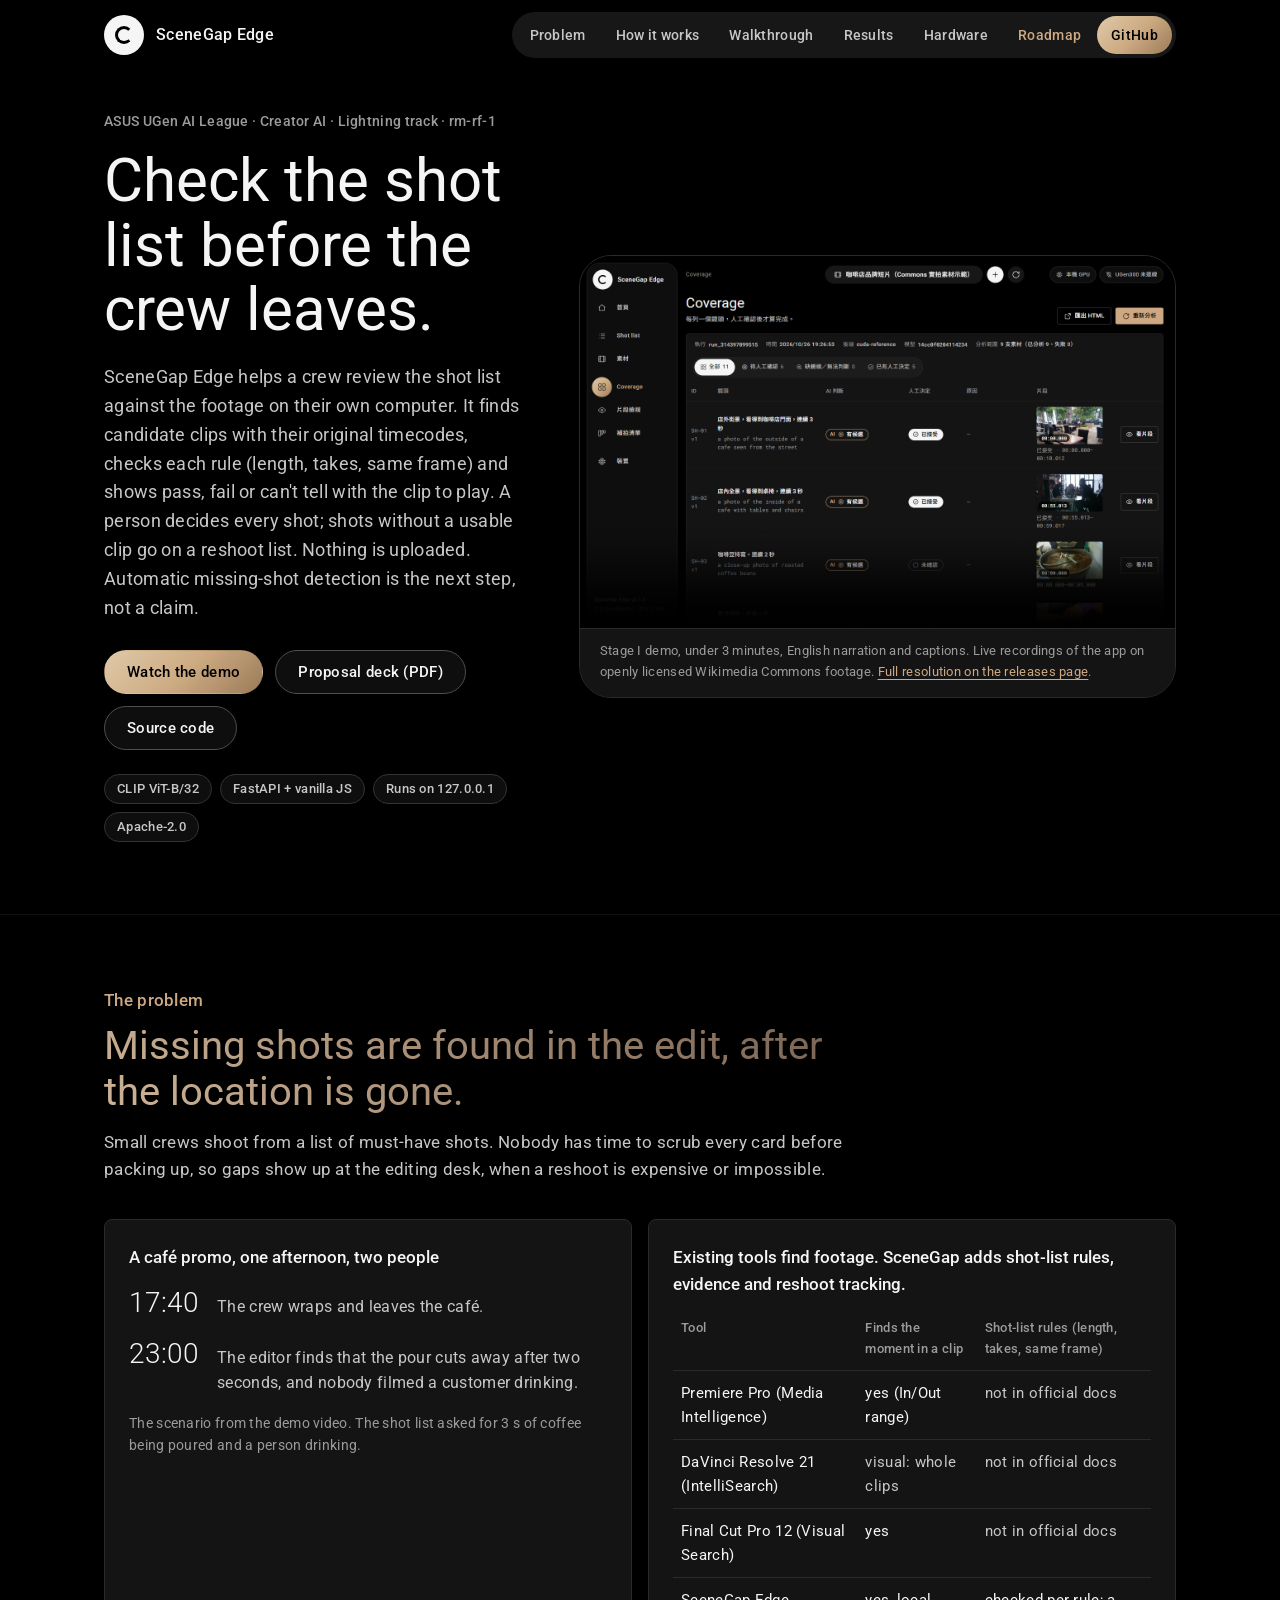
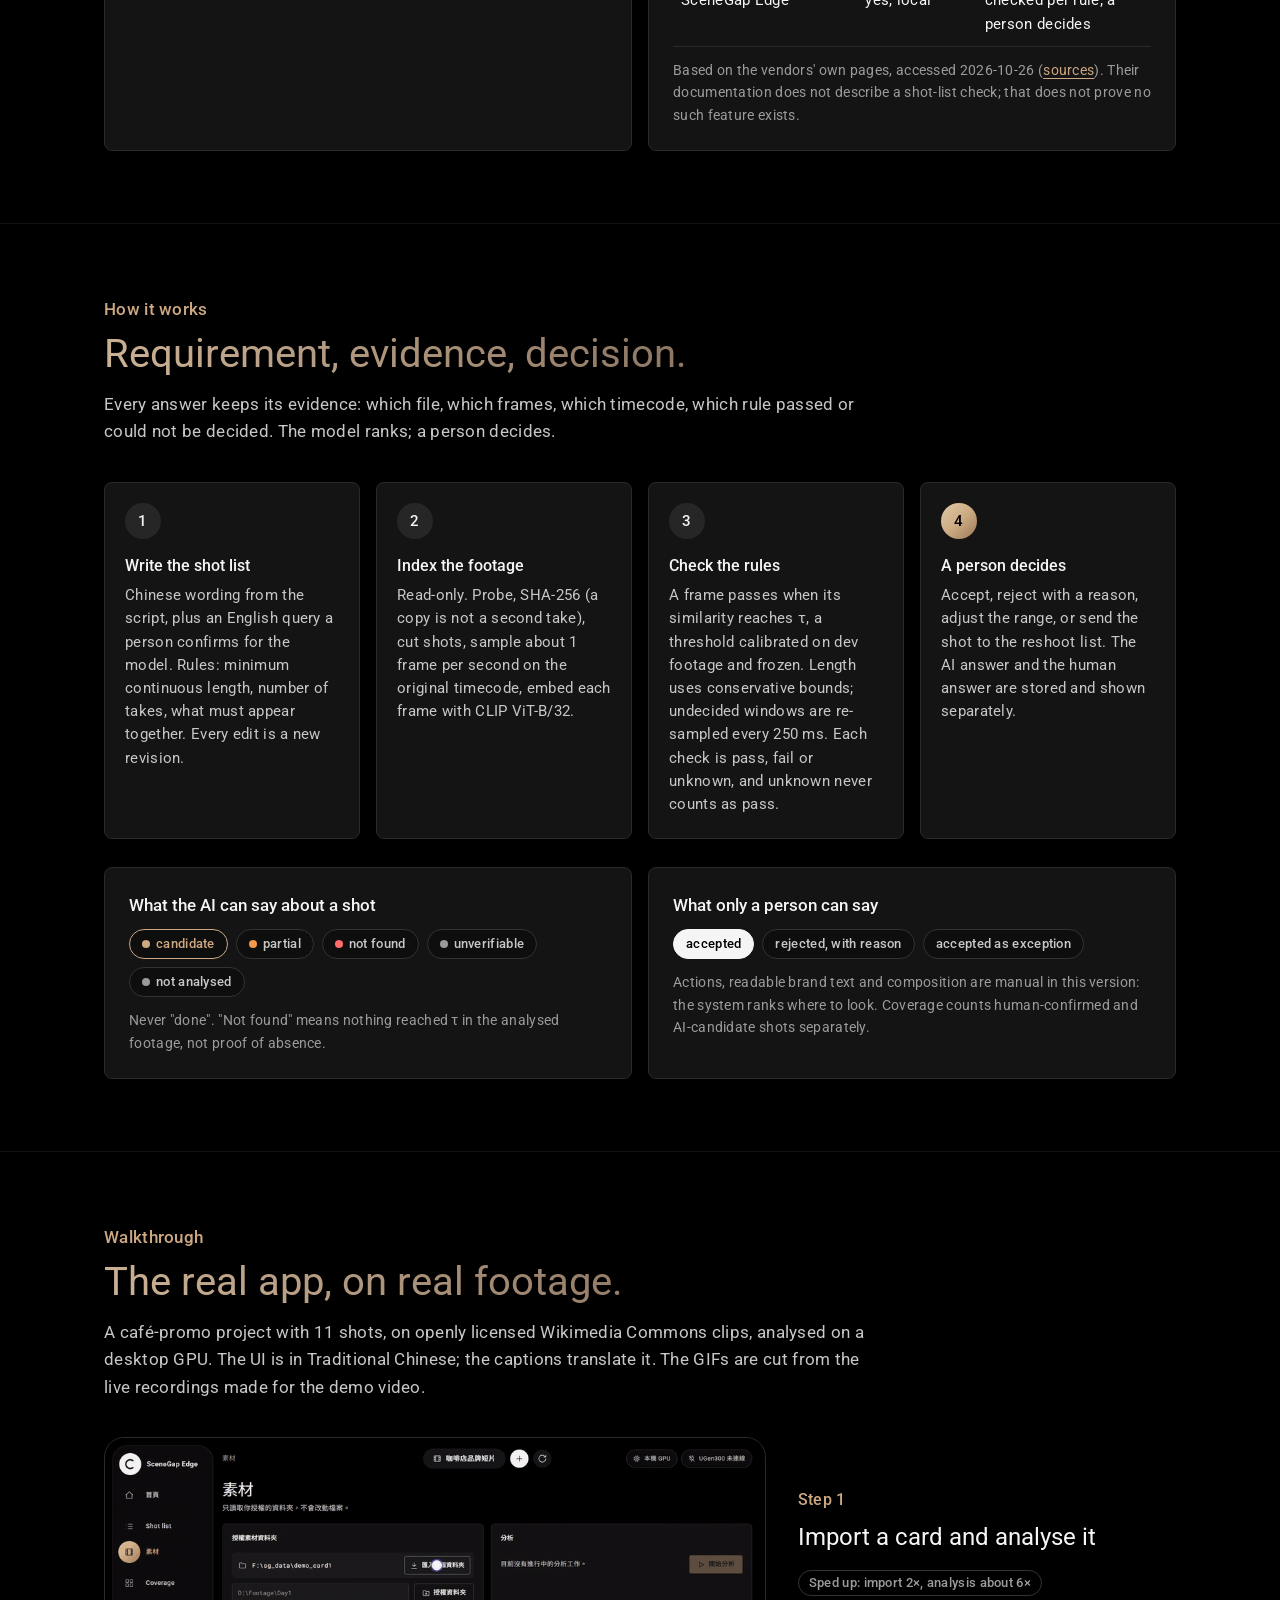
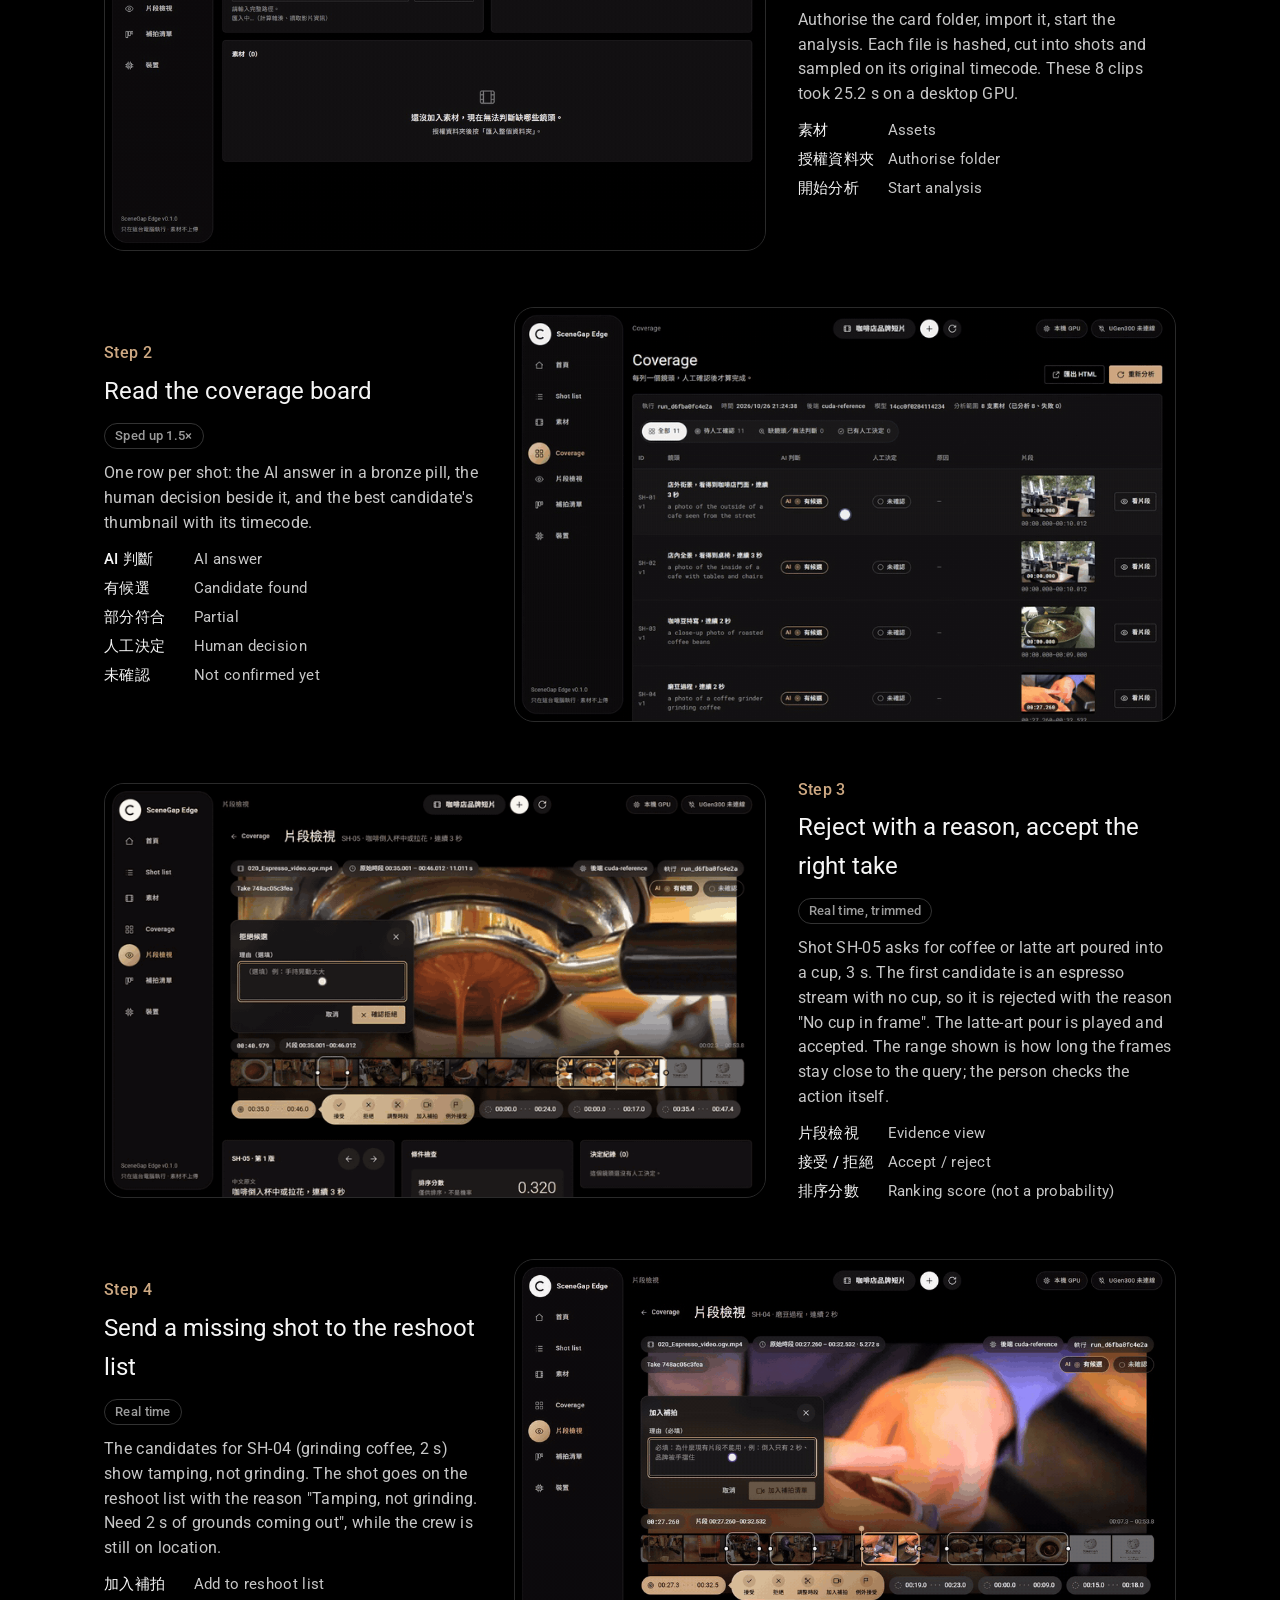
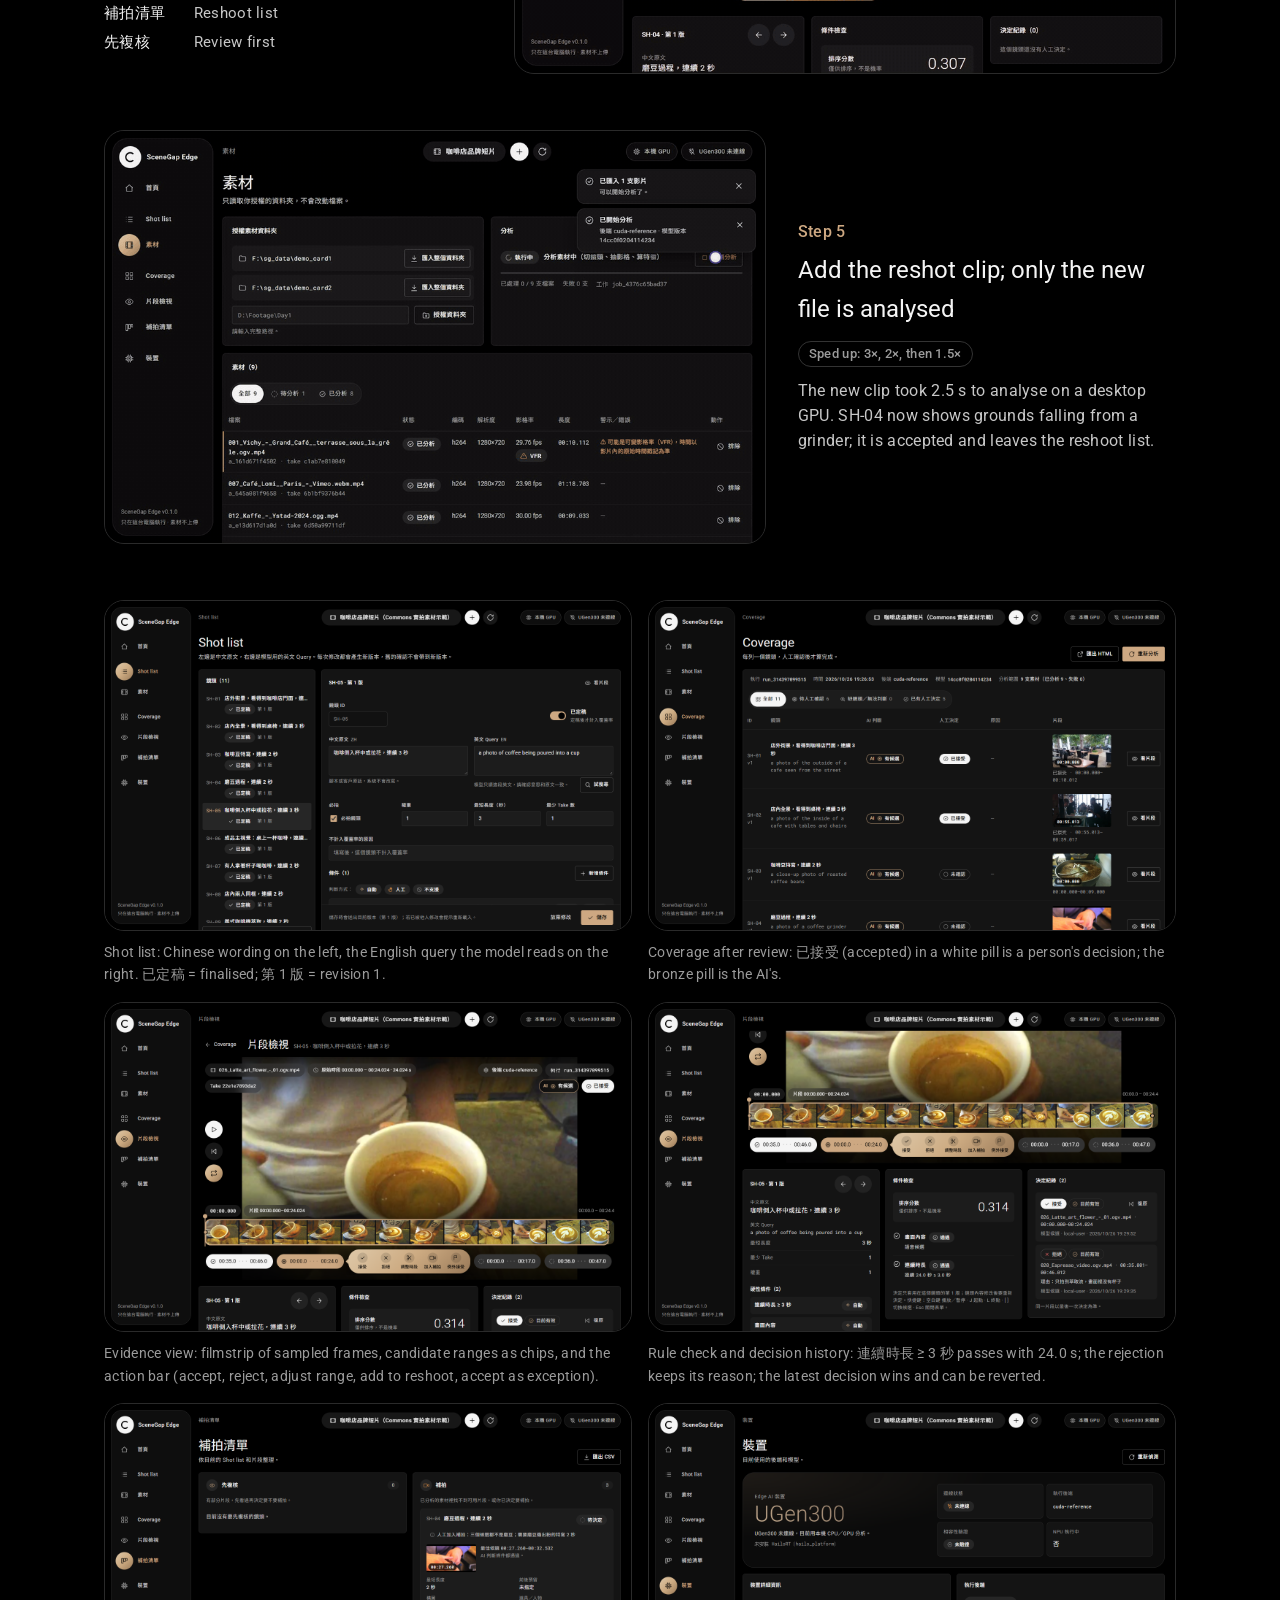
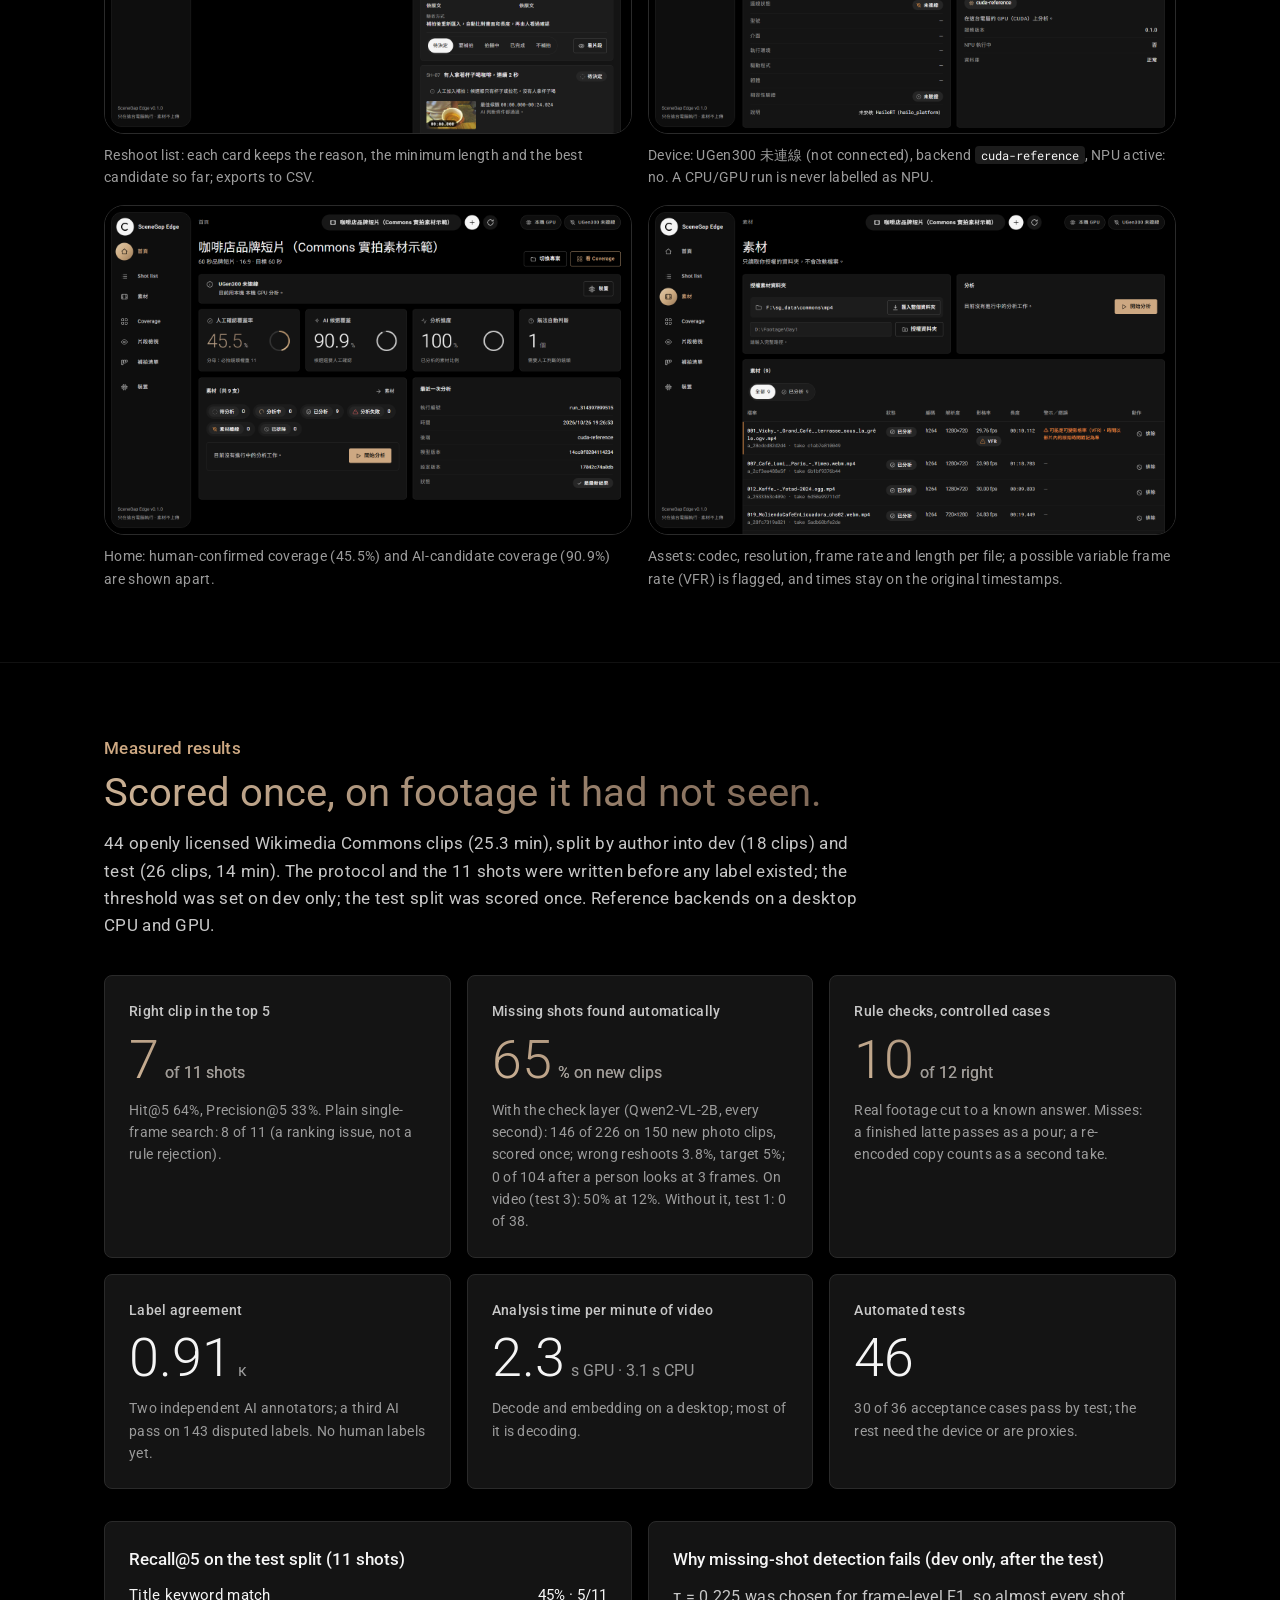
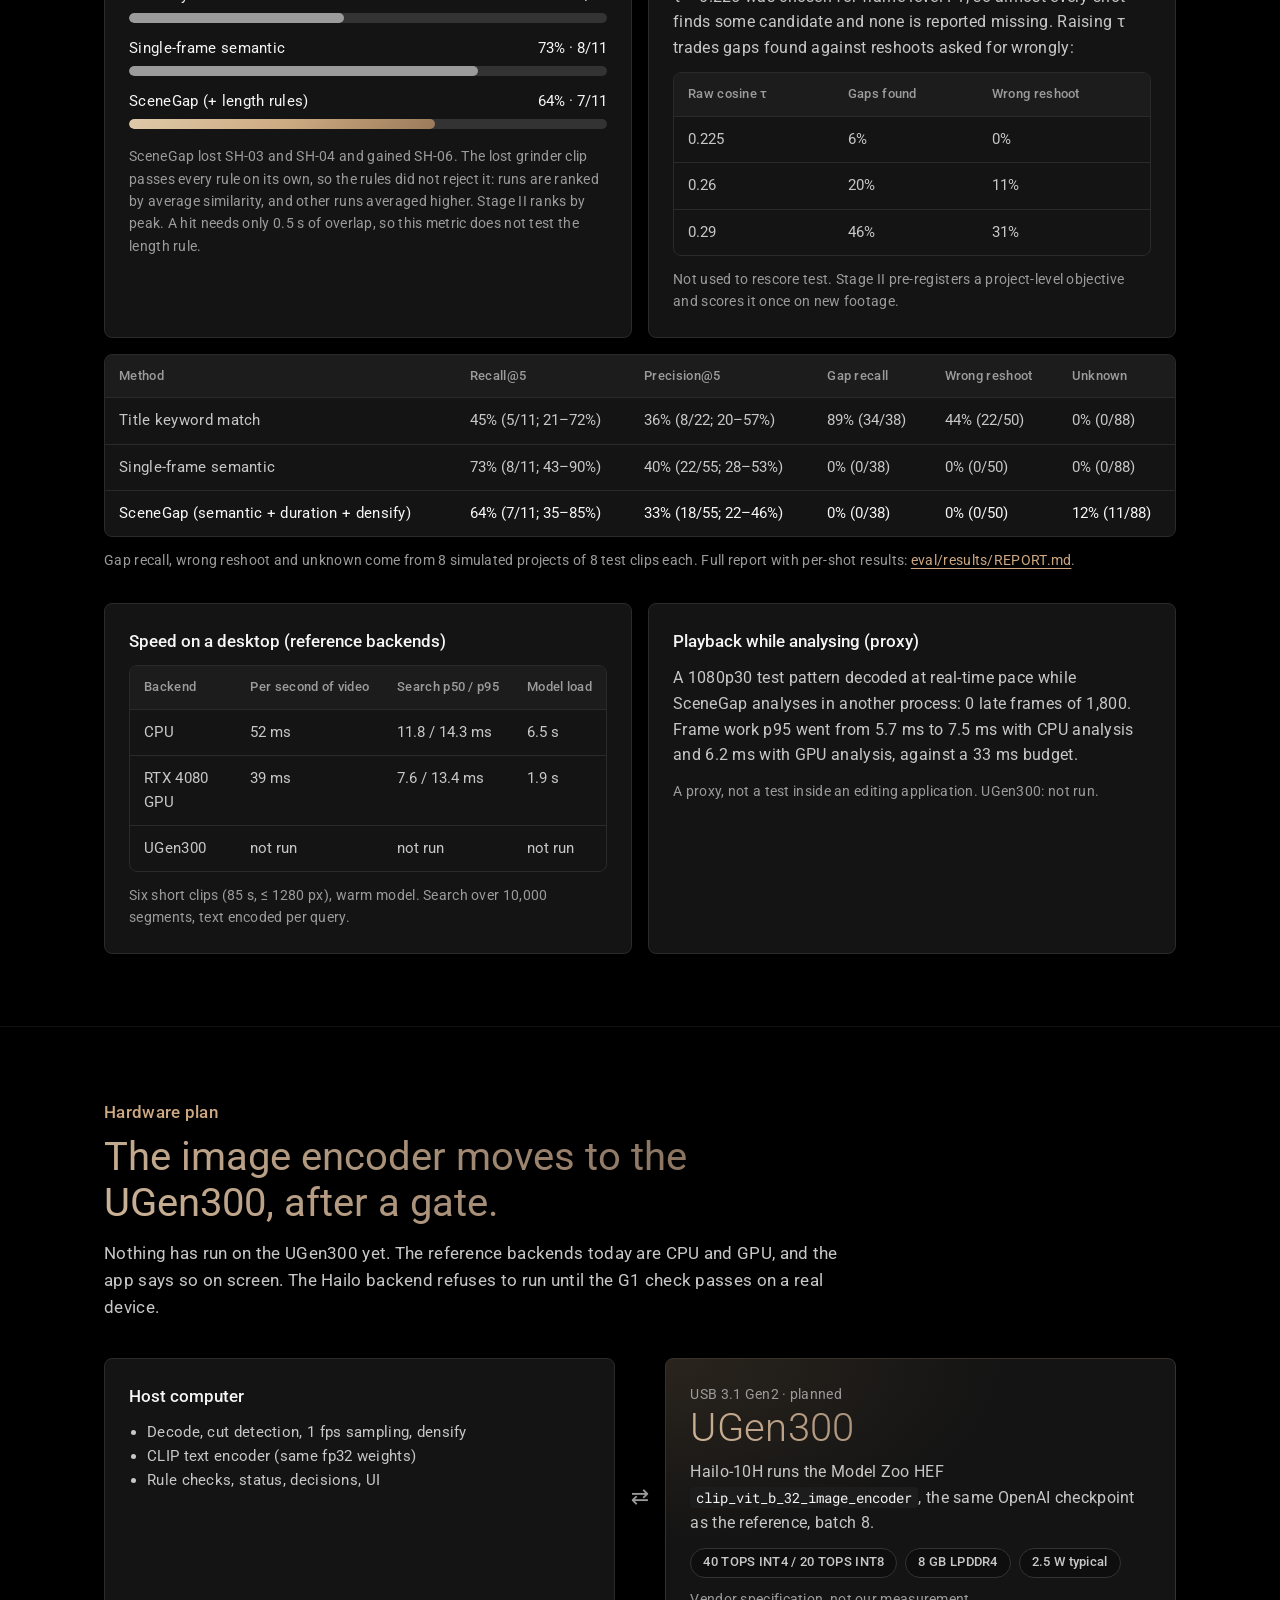
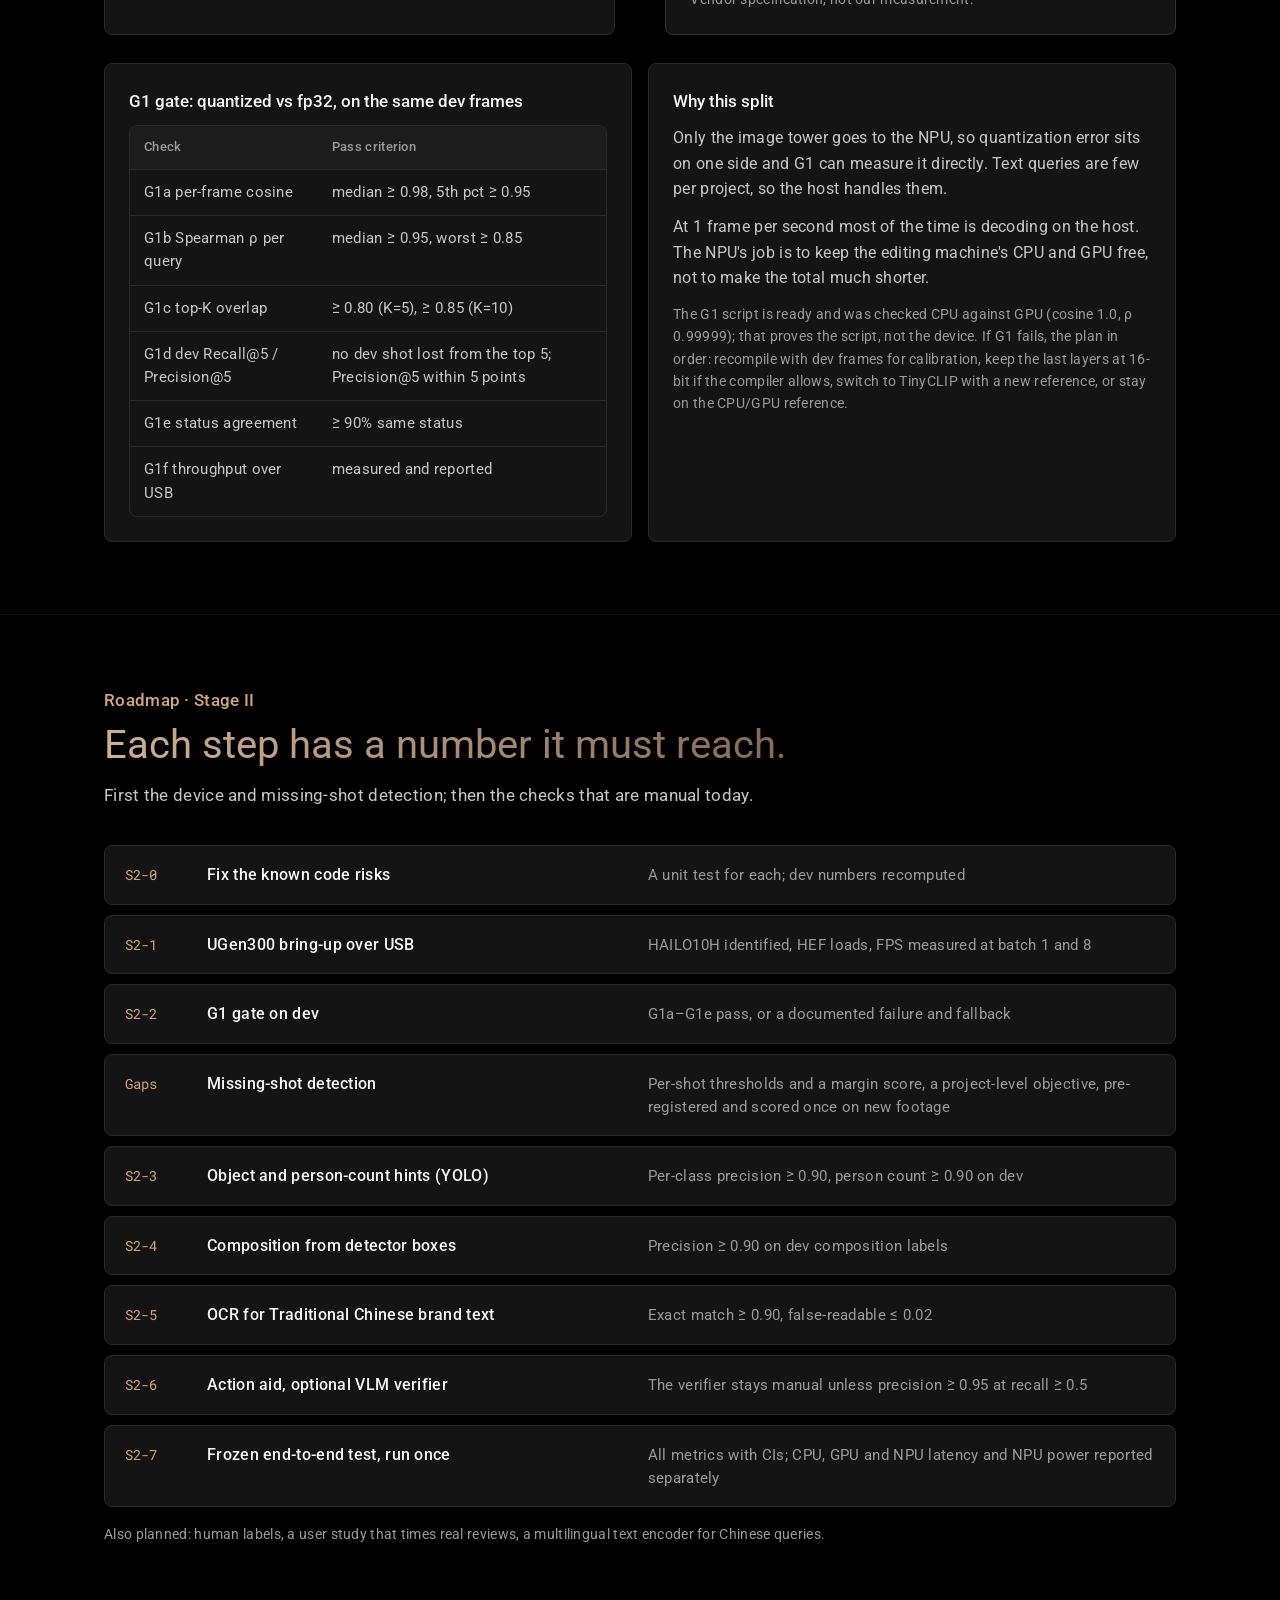
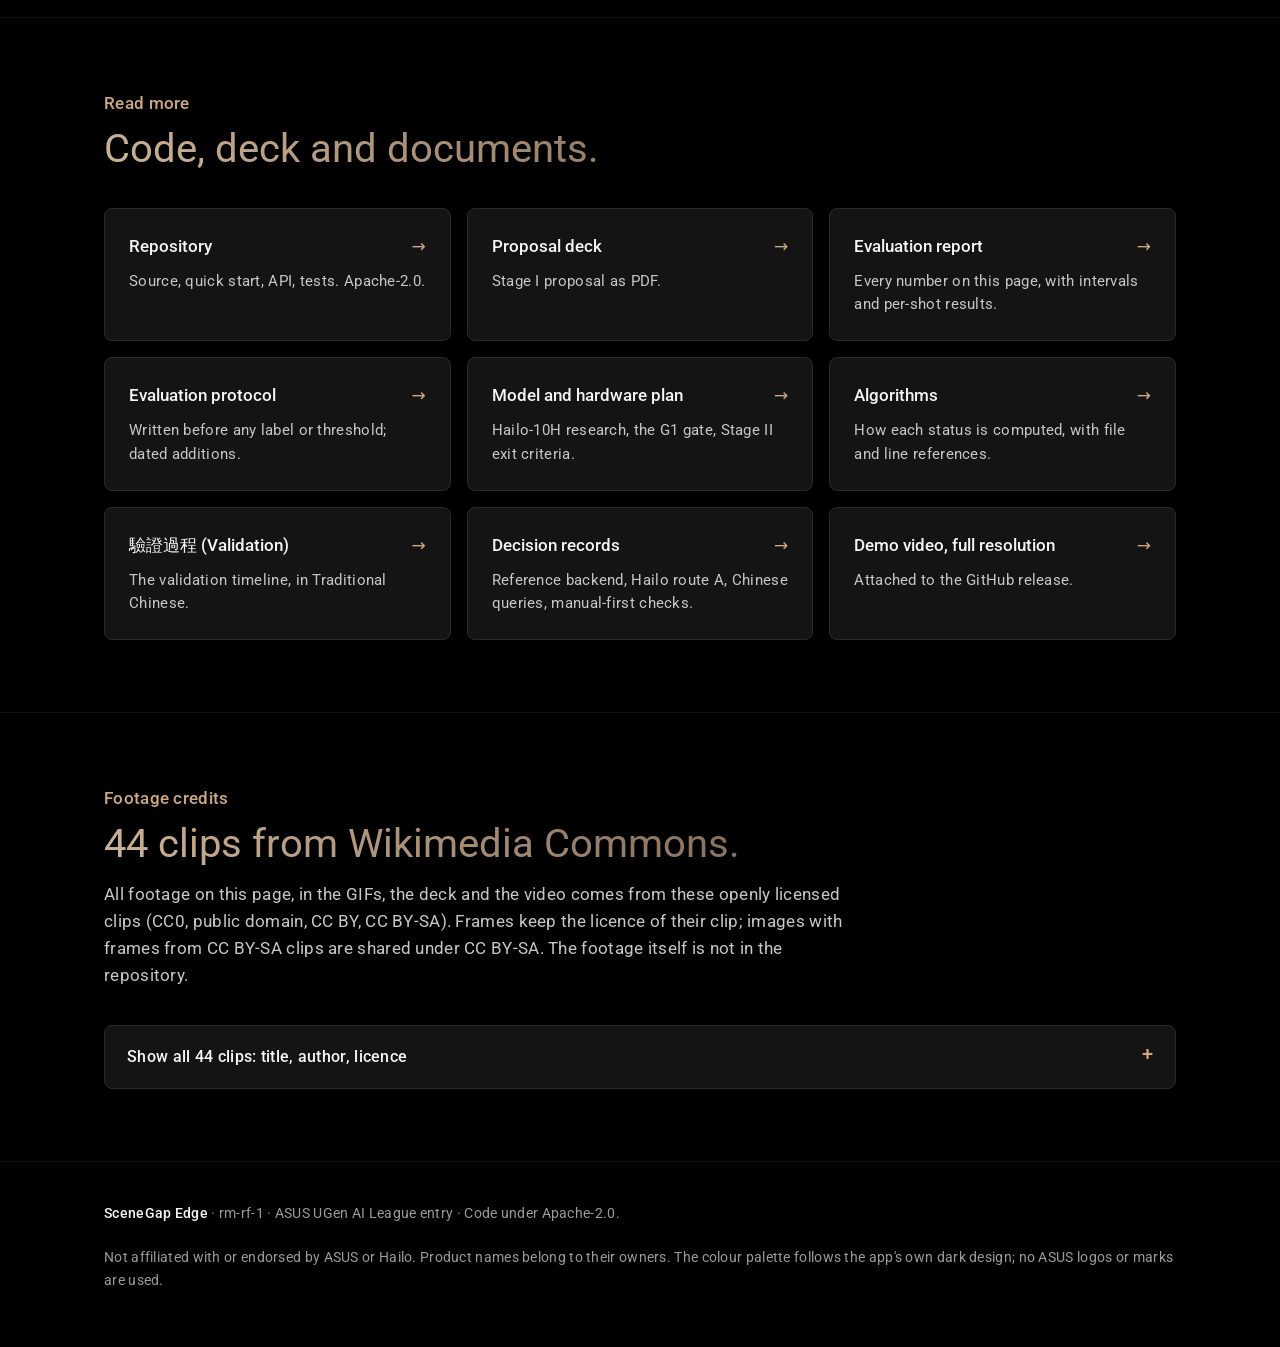
==== site/index.html @ 277eb00d "Team name rm-rf-1 and GitHub owner yu9bryan filled in (README, site, deck, video end card); deck reb" ====
<!doctype html>
<html lang="en">
<head>
<meta charset="utf-8">
<meta name="viewport" content="width=device-width, initial-scale=1">
<title>SceneGap Edge</title>
<meta name="description" content="SceneGap Edge checks a video shot list against the footage on your own computer, before the crew leaves the location. Local-first, a person confirms every answer.">
<meta name="theme-color" content="#000000">
<meta property="og:title" content="SceneGap Edge">
<meta property="og:description" content="Helps a crew check the shot list against the footage before leaving the location, with playable evidence and a person's decision on every shot.">
<meta property="og:image" content="assets/05_evidence.png">
<link rel="icon" href="data:image/svg+xml,%3Csvg xmlns='http://www.w3.org/2000/svg' viewBox='0 0 32 32'%3E%3Ccircle cx='16' cy='16' r='16' fill='%23F5F5F5'/%3E%3Cpath d='M21.5 10.5a8 8 0 1 0 0 11' fill='none' stroke='%23000' stroke-width='3'/%3E%3C/svg%3E">
<link rel="preconnect" href="https://fonts.googleapis.com">
<link rel="preconnect" href="https://fonts.gstatic.com" crossorigin>
<link rel="stylesheet" href="https://fonts.googleapis.com/css2?family=Roboto:wght@300;400;500&family=Roboto+Mono:wght@400&display=swap">
<link rel="stylesheet" href="style.css">
<script>document.documentElement.classList.add("js");</script>
</head>
<body>
<a class="skip-link" href="#main">Skip to content</a>

<header class="top">
  <div class="wrap">
    <a class="brand" href="#top" aria-label="SceneGap Edge, back to top"><span class="brand-mark" aria-hidden="true"></span><span class="brand-text">SceneGap Edge</span></a>
    <nav class="nav" aria-label="Sections">
      <a href="#problem">Problem</a>
      <a href="#how">How it works</a>
      <a href="#walkthrough">Walkthrough</a>
      <a href="#results">Results</a>
      <a href="#hardware">Hardware</a>
      <a href="#roadmap">Roadmap</a>
      <a class="nav-cta" href="https://github.com/yu9bryan/scenegap-edge">GitHub</a>
    </nav>
  </div>
</header>

<main id="main">

<!-- ======================= hero ======================= -->
<section class="hero" id="top">
  <div class="wrap hero-grid">
    <div>
      <p class="eyebrow">ASUS UGen AI League · Creator AI · Lightning track · rm-rf-1</p>
      <h1>Check the shot list before the crew leaves.</h1>
      <p class="lead">SceneGap Edge helps a crew review the shot list against the footage on their own computer. It finds
        candidate clips with their original timecodes, checks each rule (length, takes, same frame) and shows pass, fail or
        can't tell with the clip to play. A person decides every shot; shots without a usable clip go on a reshoot list.
        Nothing is uploaded. Automatic missing-shot detection is the next step, not a claim.</p>
      <div class="hero-actions">
        <a class="btn primary" href="#demo">Watch the demo</a>
        <a class="btn" href="assets/SceneGapEdge_StageI_Proposal.pdf">Proposal deck (PDF)</a>
        <a class="btn" href="https://github.com/yu9bryan/scenegap-edge">Source code</a>
      </div>
      <div class="hero-meta">
        <span class="pill">CLIP ViT-B/32</span>
        <span class="pill">FastAPI + vanilla JS</span>
        <span class="pill">Runs on 127.0.0.1</span>
        <span class="pill">Apache-2.0</span>
      </div>
    </div>
    <div id="demo">
      <div class="stage">
        <video controls preload="none" playsinline poster="assets/04_coverage.png" aria-describedby="demo-cap">
          <source src="assets/SceneGapEdge_StageI_Demo.mp4" type="video/mp4">
          Your browser cannot play this video. <a href="assets/SceneGapEdge_StageI_Demo.mp4">Download the demo (MP4)</a>.
        </video>
        <p class="stage-cap" id="demo-cap">Stage I demo, under 3 minutes, English narration and captions. Live recordings of the
          app on openly licensed Wikimedia Commons footage. <a href="https://github.com/yu9bryan/scenegap-edge/releases">Full resolution on the releases page</a>.</p>
      </div>
    </div>
  </div>
</section>

<!-- ======================= problem ======================= -->
<section id="problem">
  <div class="wrap">
    <div class="sec-head reveal">
      <p class="sec-kicker">The problem</p>
      <h2>Missing shots are found in the edit, after the location is gone.</h2>
      <p>Small crews shoot from a list of must-have shots. Nobody has time to scrub every card before packing up, so gaps
        show up at the editing desk, when a reshoot is expensive or impossible.</p>
    </div>
    <div class="grid-2">
      <div class="card reveal">
        <h3>A café promo, one afternoon, two people</h3>
        <div class="timeline">
          <span class="t">17:40</span><span>The crew wraps and leaves the café.</span>
          <span class="t">23:00</span><span>The editor finds that the pour cuts away after two seconds, and nobody filmed a customer drinking.</span>
        </div>
        <p class="note">The scenario from the demo video. The shot list asked for 3 s of coffee being poured and a person drinking.</p>
      </div>
      <div class="card reveal">
        <h3>Existing tools find footage. SceneGap adds shot-list rules, evidence and reshoot tracking.</h3>
        <table class="compare">
          <thead><tr><th scope="col">Tool</th><th scope="col">Finds the moment in a clip</th><th scope="col">Shot-list rules (length, takes, same frame)</th></tr></thead>
          <tbody>
            <tr><td>Premiere Pro (Media Intelligence)</td><td class="yes">yes (In/Out range)</td><td>not in official docs</td></tr>
            <tr><td>DaVinci Resolve 21 (IntelliSearch)</td><td>visual: whole clips</td><td>not in official docs</td></tr>
            <tr><td>Final Cut Pro 12 (Visual Search)</td><td class="yes">yes</td><td>not in official docs</td></tr>
            <tr><td>SceneGap Edge</td><td class="yes">yes, local</td><td class="yes">checked per rule; a person decides</td></tr>
          </tbody>
        </table>
        <p class="note" style="margin-top:12px">Based on the vendors' own pages, accessed 2026-10-26
          (<a href="https://github.com/yu9bryan/scenegap-edge/blob/main/docs/research/BUSINESS_FACTS.md">sources</a>). Their documentation does not
          describe a shot-list check; that does not prove no such feature exists.</p>
      </div>
    </div>
  </div>
</section>

<!-- ======================= how it works ======================= -->
<section id="how">
  <div class="wrap">
    <div class="sec-head reveal">
      <p class="sec-kicker">How it works</p>
      <h2>Requirement, evidence, decision.</h2>
      <p>Every answer keeps its evidence: which file, which frames, which timecode, which rule passed or could not be
        decided. The model ranks; a person decides.</p>
    </div>
    <ol class="flow">
      <li class="reveal"><h3>Write the shot list</h3><p>Chinese wording from the script, plus an English query a person confirms
        for the model. Rules: minimum continuous length, number of takes, what must appear together. Every edit is a new
        revision.</p></li>
      <li class="reveal"><h3>Index the footage</h3><p>Read-only. Probe, SHA-256 (a copy is not a second take), cut shots, sample
        about 1 frame per second on the original timecode, embed each frame with CLIP ViT-B/32.</p></li>
      <li class="reveal"><h3>Check the rules</h3><p>A frame passes when its similarity reaches τ, a threshold calibrated on dev
        footage and frozen. Length uses conservative bounds; undecided windows are re-sampled every 250 ms. Each check
        is pass, fail or unknown, and unknown never counts as pass.</p></li>
      <li class="reveal accent"><h3>A person decides</h3><p>Accept, reject with a reason, adjust the range, or send the shot to
        the reshoot list. The AI answer and the human answer are stored and shown separately.</p></li>
    </ol>
    <div class="grid-2">
      <div class="card reveal">
        <h3>What the AI can say about a shot</h3>
        <div class="statuses">
          <span class="pill ai"><span class="dot"></span>candidate</span>
          <span class="pill partial"><span class="dot"></span>partial</span>
          <span class="pill miss"><span class="dot"></span>not found</span>
          <span class="pill grey"><span class="dot"></span>unverifiable</span>
          <span class="pill grey"><span class="dot"></span>not analysed</span>
        </div>
        <p class="note" style="margin-top:12px">Never "done". "Not found" means nothing reached τ in the analysed footage, not proof of absence.</p>
      </div>
      <div class="card reveal">
        <h3>What only a person can say</h3>
        <div class="statuses">
          <span class="pill human">accepted</span>
          <span class="pill">rejected, with reason</span>
          <span class="pill">accepted as exception</span>
        </div>
        <p class="note" style="margin-top:12px">Actions, readable brand text and composition are manual in this version: the system
          ranks where to look. Coverage counts human-confirmed and AI-candidate shots separately.</p>
      </div>
    </div>
  </div>
</section>

<!-- ======================= walkthrough ======================= -->
<section id="walkthrough">
  <div class="wrap">
    <div class="sec-head reveal">
      <p class="sec-kicker">Walkthrough</p>
      <h2>The real app, on real footage.</h2>
      <p>A café-promo project with 11 shots, on openly licensed Wikimedia Commons clips, analysed on a desktop GPU. The UI is
        in Traditional Chinese; the captions translate it. The GIFs are cut from the live recordings made for the demo video.</p>
    </div>

    <div class="steps">
      <article class="step reveal">
        <figure class="shot">
          <picture>
            <source srcset="assets/import-analyse-still.jpg" media="(prefers-reduced-motion: reduce)">
            <img src="assets/import-analyse.gif" width="960" height="600" loading="lazy" alt="Assets screen: a folder is authorised, 8 clips are imported, and the analysis progress bar runs to completion.">
          </picture>
          <button class="play-btn" type="button">Play animation</button>
        </figure>
        <div>
          <p class="step-n">Step 1</p>
          <h3>Import a card and analyse it</h3>
          <span class="tag">Sped up: import 2×, analysis about 6×</span>
          <p>Authorise the card folder, import it, start the analysis. Each file is hashed, cut into shots and sampled on its
            original timecode. These 8 clips took 25.2 s on a desktop GPU.</p>
          <ul class="glossary">
            <li><span class="zh" lang="zh-Hant">素材</span><span>Assets</span></li>
            <li><span class="zh" lang="zh-Hant">授權資料夾</span><span>Authorise folder</span></li>
            <li><span class="zh" lang="zh-Hant">開始分析</span><span>Start analysis</span></li>
          </ul>
        </div>
      </article>

      <article class="step reveal">
        <figure class="shot">
          <picture>
            <source srcset="assets/coverage-board-still.jpg" media="(prefers-reduced-motion: reduce)">
            <img src="assets/coverage-board.gif" width="800" height="500" loading="lazy" alt="Coverage board scrolling through 11 shots, each with an AI answer, a human decision column and a thumbnail of the best candidate.">
          </picture>
          <button class="play-btn" type="button">Play animation</button>
        </figure>
        <div>
          <p class="step-n">Step 2</p>
          <h3>Read the coverage board</h3>
          <span class="tag">Sped up 1.5×</span>
          <p>One row per shot: the AI answer in a bronze pill, the human decision beside it, and the best candidate's
            thumbnail with its timecode.</p>
          <ul class="glossary">
            <li><span class="zh" lang="zh-Hant">AI 判斷</span><span>AI answer</span></li>
            <li><span class="zh" lang="zh-Hant">有候選</span><span>Candidate found</span></li>
            <li><span class="zh" lang="zh-Hant">部分符合</span><span>Partial</span></li>
            <li><span class="zh" lang="zh-Hant">人工決定</span><span>Human decision</span></li>
            <li><span class="zh" lang="zh-Hant">未確認</span><span>Not confirmed yet</span></li>
          </ul>
        </div>
      </article>

      <article class="step reveal">
        <figure class="shot">
          <picture>
            <source srcset="assets/review-reject-accept-still.jpg" media="(prefers-reduced-motion: reduce)">
            <img src="assets/review-reject-accept.gif" width="768" height="480" loading="lazy" alt="Evidence view: an espresso-stream candidate is rejected with the reason 'No cup in frame', then a latte-art pour is played and accepted.">
          </picture>
          <button class="play-btn" type="button">Play animation</button>
        </figure>
        <div>
          <p class="step-n">Step 3</p>
          <h3>Reject with a reason, accept the right take</h3>
          <span class="tag">Real time, trimmed</span>
          <p>Shot SH-05 asks for coffee or latte art poured into a cup, 3 s. The first candidate is an espresso stream with no
            cup, so it is rejected with the reason "No cup in frame". The latte-art pour is played and accepted. The range
            shown is how long the frames stay close to the query; the person checks the action itself.</p>
          <ul class="glossary">
            <li><span class="zh" lang="zh-Hant">片段檢視</span><span>Evidence view</span></li>
            <li><span class="zh" lang="zh-Hant">接受 / 拒絕</span><span>Accept / reject</span></li>
            <li><span class="zh" lang="zh-Hant">排序分數</span><span>Ranking score (not a probability)</span></li>
          </ul>
        </div>
      </article>

      <article class="step reveal">
        <figure class="shot">
          <picture>
            <source srcset="assets/reshoot-add-still.jpg" media="(prefers-reduced-motion: reduce)">
            <img src="assets/reshoot-add.gif" width="960" height="600" loading="lazy" alt="A grinder shot whose candidates show tamping is added to the reshoot list with a typed reason; the reshoot list then shows the card.">
          </picture>
          <button class="play-btn" type="button">Play animation</button>
        </figure>
        <div>
          <p class="step-n">Step 4</p>
          <h3>Send a missing shot to the reshoot list</h3>
          <span class="tag">Real time</span>
          <p>The candidates for SH-04 (grinding coffee, 2 s) show tamping, not grinding. The shot goes on the reshoot list with
            the reason "Tamping, not grinding. Need 2 s of grounds coming out", while the crew is still on location.</p>
          <ul class="glossary">
            <li><span class="zh" lang="zh-Hant">加入補拍</span><span>Add to reshoot list</span></li>
            <li><span class="zh" lang="zh-Hant">補拍清單</span><span>Reshoot list</span></li>
            <li><span class="zh" lang="zh-Hant">先複核</span><span>Review first</span></li>
          </ul>
        </div>
      </article>

      <article class="step reveal">
        <figure class="shot">
          <picture>
            <source srcset="assets/new-clip-accept-still.jpg" media="(prefers-reduced-motion: reduce)">
            <img src="assets/new-clip-accept.gif" width="960" height="600" loading="lazy" alt="A reshot clip is imported and analysed on its own; the grinder shot now shows grounds falling, is accepted, and leaves the reshoot list.">
          </picture>
          <button class="play-btn" type="button">Play animation</button>
        </figure>
        <div>
          <p class="step-n">Step 5</p>
          <h3>Add the reshot clip; only the new file is analysed</h3>
          <span class="tag">Sped up: 3×, 2×, then 1.5×</span>
          <p>The new clip took 2.5 s to analyse on a desktop GPU. SH-04 now shows grounds falling from a grinder; it is
            accepted and leaves the reshoot list.</p>
        </div>
      </article>
    </div>

    <div class="thumbs">
      <figure class="reveal">
        <div class="shot"><img src="assets/02_shotlist.png" width="1440" height="900" loading="lazy" alt="Shot list screen with 11 shots and the editor for SH-05 showing the Chinese wording and the English query."></div>
        <figcaption>Shot list: Chinese wording on the left, the English query the model reads on the right. 已定稿 = finalised; 第 1 版 = revision 1.</figcaption>
      </figure>
      <figure class="reveal">
        <div class="shot"><img src="assets/04_coverage.png" width="1440" height="900" loading="lazy" alt="Coverage board after review, with accepted shots in white pills."></div>
        <figcaption>Coverage after review: 已接受 (accepted) in a white pill is a person's decision; the bronze pill is the AI's.</figcaption>
      </figure>
      <figure class="reveal">
        <div class="shot"><img src="assets/05_evidence.png" width="1440" height="900" loading="lazy" alt="Evidence view with the candidate frame, a filmstrip, range chips and the action bar."></div>
        <figcaption>Evidence view: filmstrip of sampled frames, candidate ranges as chips, and the action bar (accept, reject, adjust range, add to reshoot, accept as exception).</figcaption>
      </figure>
      <figure class="reveal">
        <div class="shot"><img src="assets/05b_evidence_history.png" width="1440" height="900" loading="lazy" alt="Rule check showing continuous length 24.0 s passing, and a decision history with one acceptance and one rejection with its reason."></div>
        <figcaption>Rule check and decision history: 連續時長 ≥ 3 秒 passes with 24.0 s; the rejection keeps its reason; the latest decision wins and can be reverted.</figcaption>
      </figure>
      <figure class="reveal">
        <div class="shot"><img src="assets/06_reshoots.png" width="1440" height="900" loading="lazy" alt="Reshoot list with a review-first group and a reshoot group; a grinder card shows the reason and minimum length."></div>
        <figcaption>Reshoot list: each card keeps the reason, the minimum length and the best candidate so far; exports to CSV.</figcaption>
      </figure>
      <figure class="reveal">
        <div class="shot"><img src="assets/07_device.png" width="1440" height="900" loading="lazy" alt="Device screen: UGen300 not connected, backend cuda-reference, NPU active: no."></div>
        <figcaption>Device: UGen300 未連線 (not connected), backend <code>cuda-reference</code>, NPU active: no. A CPU/GPU run is never labelled as NPU.</figcaption>
      </figure>
      <figure class="reveal">
        <div class="shot"><img src="assets/01_home.png" width="1440" height="900" loading="lazy" alt="Home screen with human-confirmed coverage 45.5 percent and AI-candidate coverage 90.9 percent shown as separate cards."></div>
        <figcaption>Home: human-confirmed coverage (45.5%) and AI-candidate coverage (90.9%) are shown apart.</figcaption>
      </figure>
      <figure class="reveal">
        <div class="shot"><img src="assets/03_assets.png" width="1440" height="900" loading="lazy" alt="Assets table with codec, resolution, frame rate, length and a variable-frame-rate warning."></div>
        <figcaption>Assets: codec, resolution, frame rate and length per file; a possible variable frame rate (VFR) is flagged, and times stay on the original timestamps.</figcaption>
      </figure>
    </div>
  </div>
</section>

<!-- ======================= results ======================= -->
<section id="results">
  <div class="wrap">
    <div class="sec-head reveal">
      <p class="sec-kicker">Measured results</p>
      <h2>Scored once, on footage it had not seen.</h2>
      <p>44 openly licensed Wikimedia Commons clips (25.3 min), split by author into dev (18 clips) and test (26 clips,
        14 min). The protocol and the 11 shots were written before any label existed; the threshold was set on dev only;
        the test split was scored once. Reference backends on a desktop CPU and GPU.</p>
    </div>

    <div class="kpis">
      <div class="card kpi reveal">
        <p class="k-label">Right clip in the top 5</p>
        <p class="k-num grad">7<small>of 11 shots</small></p>
        <p class="k-sub">Hit@5 64%, Precision@5 33%. Plain single-frame search: 8 of 11 (a ranking issue, not a rule rejection).</p>
      </div>
      <div class="card kpi reveal">
        <p class="k-label">Missing shots found automatically</p>
        <p class="k-num grad">65<small>% on new clips</small></p>
        <p class="k-sub">With the check layer (Qwen2-VL-2B, every second): 146 of 226 on 150 new photo clips, scored once; wrong reshoots 3.8%, target 5%; 0 of 104 after a person looks at 3 frames. On video (test 3): 50% at 12%. Without it, test 1: 0 of 38.</p>
      </div>
      <div class="card kpi reveal">
        <p class="k-label">Rule checks, controlled cases</p>
        <p class="k-num grad">10<small>of 12 right</small></p>
        <p class="k-sub">Real footage cut to a known answer. Misses: a finished latte passes as a pour; a re-encoded copy counts as a second take.</p>
      </div>
      <div class="card kpi reveal">
        <p class="k-label">Label agreement</p>
        <p class="k-num">0.91<small>κ</small></p>
        <p class="k-sub">Two independent AI annotators; a third AI pass on 143 disputed labels. No human labels yet.</p>
      </div>
      <div class="card kpi reveal">
        <p class="k-label">Analysis time per minute of video</p>
        <p class="k-num">2.3<small>s GPU · 3.1 s CPU</small></p>
        <p class="k-sub">Decode and embedding on a desktop; most of it is decoding.</p>
      </div>
      <div class="card kpi reveal">
        <p class="k-label">Automated tests</p>
        <p class="k-num">46</p>
        <p class="k-sub">30 of 36 acceptance cases pass by test; the rest need the device or are proxies.</p>
      </div>
    </div>

    <div class="grid-2">
      <div class="card reveal">
        <h3>Recall@5 on the test split (11 shots)</h3>
        <div class="bars" role="list">
          <div class="bar-row" role="listitem"><span class="name">Title keyword match</span><span class="bar" aria-hidden="true"><span style="width:45%"></span></span><span class="val">45% · 5/11</span></div>
          <div class="bar-row" role="listitem"><span class="name">Single-frame semantic</span><span class="bar" aria-hidden="true"><span style="width:73%"></span></span><span class="val">73% · 8/11</span></div>
          <div class="bar-row" role="listitem"><span class="name">SceneGap (+ length rules)</span><span class="bar main" aria-hidden="true"><span style="width:64%"></span></span><span class="val">64% · 7/11</span></div>
        </div>
        <p class="note" style="margin-top:16px">SceneGap lost SH-03 and SH-04 and gained SH-06. The lost grinder clip passes every
          rule on its own, so the rules did not reject it: runs are ranked by average similarity, and other runs averaged higher.
          Stage II ranks by peak. A hit needs only 0.5 s of overlap, so this metric does not test the length rule.</p>
      </div>
      <div class="card reveal">
        <h3>Why missing-shot detection fails (dev only, after the test)</h3>
        <p>τ = 0.225 was chosen for frame-level F1, so almost every shot finds some candidate and none is reported missing.
          Raising τ trades gaps found against reshoots asked for wrongly:</p>
        <div class="table-wrap">
          <table class="data">
            <thead><tr><th scope="col">Raw cosine τ</th><th scope="col">Gaps found</th><th scope="col">Wrong reshoot</th></tr></thead>
            <tbody>
              <tr><td class="n">0.225</td><td class="n">6%</td><td class="n">0%</td></tr>
              <tr><td class="n">0.26</td><td class="n">20%</td><td class="n">11%</td></tr>
              <tr><td class="n">0.29</td><td class="n">46%</td><td class="n">31%</td></tr>
            </tbody>
          </table>
        </div>
        <p class="note" style="margin-top:12px">Not used to rescore test. Stage II pre-registers a project-level objective and scores it once on new footage.</p>
      </div>
    </div>

    <h3 class="sr-only">Full test-split table</h3>
    <div class="table-wrap reveal" style="margin-top:16px">
      <table class="data">
        <caption class="sr-only">Test split scored once, Wilson 95% intervals</caption>
        <thead><tr><th scope="col">Method</th><th scope="col">Recall@5</th><th scope="col">Precision@5</th><th scope="col">Gap recall</th><th scope="col">Wrong reshoot</th><th scope="col">Unknown</th></tr></thead>
        <tbody>
          <tr><td>Title keyword match</td><td class="n">45% (5/11; 21–72%)</td><td class="n">36% (8/22; 20–57%)</td><td class="n">89% (34/38)</td><td class="n">44% (22/50)</td><td class="n">0% (0/88)</td></tr>
          <tr><td>Single-frame semantic</td><td class="n">73% (8/11; 43–90%)</td><td class="n">40% (22/55; 28–53%)</td><td class="n">0% (0/38)</td><td class="n">0% (0/50)</td><td class="n">0% (0/88)</td></tr>
          <tr class="hl"><td>SceneGap (semantic + duration + densify)</td><td class="n">64% (7/11; 35–85%)</td><td class="n">33% (18/55; 22–46%)</td><td class="n">0% (0/38)</td><td class="n">0% (0/50)</td><td class="n">12% (11/88)</td></tr>
        </tbody>
      </table>
    </div>
    <p class="note" style="margin-top:12px">Gap recall, wrong reshoot and unknown come from 8 simulated projects of 8 test clips each.
      Full report with per-shot results: <a href="https://github.com/yu9bryan/scenegap-edge/blob/main/eval/results/REPORT.md">eval/results/REPORT.md</a>.</p>

    <div class="grid-2" style="margin-top:32px">
      <div class="card reveal">
        <h3>Speed on a desktop (reference backends)</h3>
        <div class="table-wrap">
          <table class="data">
            <thead><tr><th scope="col">Backend</th><th scope="col">Per second of video</th><th scope="col">Search p50 / p95</th><th scope="col">Model load</th></tr></thead>
            <tbody>
              <tr><td>CPU</td><td class="n">52 ms</td><td class="n">11.8 / 14.3 ms</td><td class="n">6.5 s</td></tr>
              <tr><td>RTX 4080 GPU</td><td class="n">39 ms</td><td class="n">7.6 / 13.4 ms</td><td class="n">1.9 s</td></tr>
              <tr><td>UGen300</td><td class="n">not run</td><td class="n">not run</td><td class="n">not run</td></tr>
            </tbody>
          </table>
        </div>
        <p class="note" style="margin-top:12px">Six short clips (85 s, ≤ 1280 px), warm model. Search over 10,000 segments, text encoded per query.</p>
      </div>
      <div class="card reveal">
        <h3>Playback while analysing (proxy)</h3>
        <p>A 1080p30 test pattern decoded at real-time pace while SceneGap analyses in another process: 0 late frames of
          1,800. Frame work p95 went from 5.7 ms to 7.5 ms with CPU analysis and 6.2 ms with GPU analysis, against a 33 ms
          budget.</p>
        <p class="note">A proxy, not a test inside an editing application. UGen300: not run.</p>
      </div>
    </div>
  </div>
</section>

<!-- ======================= hardware ======================= -->
<section id="hardware">
  <div class="wrap">
    <div class="sec-head reveal">
      <p class="sec-kicker">Hardware plan</p>
      <h2>The image encoder moves to the UGen300, after a gate.</h2>
      <p>Nothing has run on the UGen300 yet. The reference backends today are CPU and GPU, and the app says so on screen.
        The Hailo backend refuses to run until the G1 check passes on a real device.</p>
    </div>
    <div class="route">
      <div class="card reveal">
        <h3>Host computer</h3>
        <ul>
          <li>Decode, cut detection, 1 fps sampling, densify</li>
          <li>CLIP text encoder (same fp32 weights)</li>
          <li>Rule checks, status, decisions, UI</li>
        </ul>
      </div>
      <div class="arrow" aria-hidden="true">⇄</div>
      <div class="card dev reveal">
        <p class="note" style="margin:0">USB 3.1 Gen2 · planned</p>
        <p class="big-name">UGen300</p>
        <p>Hailo-10H runs the Model Zoo HEF <code>clip_vit_b_32_image_encoder</code>, the same OpenAI checkpoint as the reference, batch 8.</p>
        <div class="spec">
          <span class="pill">40 TOPS INT4 / 20 TOPS INT8</span>
          <span class="pill">8 GB LPDDR4</span>
          <span class="pill">2.5 W typical</span>
        </div>
        <p class="note" style="margin-top:10px">Vendor specification, not our measurement.</p>
      </div>
    </div>
    <div class="grid-2">
      <div class="card reveal">
        <h3>G1 gate: quantized vs fp32, on the same dev frames</h3>
        <div class="table-wrap">
          <table class="data">
            <thead><tr><th scope="col">Check</th><th scope="col">Pass criterion</th></tr></thead>
            <tbody>
              <tr><td>G1a per-frame cosine</td><td>median ≥ 0.98, 5th pct ≥ 0.95</td></tr>
              <tr><td>G1b Spearman ρ per query</td><td>median ≥ 0.95, worst ≥ 0.85</td></tr>
              <tr><td>G1c top-K overlap</td><td>≥ 0.80 (K=5), ≥ 0.85 (K=10)</td></tr>
              <tr><td>G1d dev Recall@5 / Precision@5</td><td>no dev shot lost from the top 5; Precision@5 within 5 points</td></tr>
              <tr><td>G1e status agreement</td><td>≥ 90% same status</td></tr>
              <tr><td>G1f throughput over USB</td><td>measured and reported</td></tr>
            </tbody>
          </table>
        </div>
      </div>
      <div class="card reveal">
        <h3>Why this split</h3>
        <p>Only the image tower goes to the NPU, so quantization error sits on one side and G1 can measure it directly. Text
          queries are few per project, so the host handles them.</p>
        <p>At 1 frame per second most of the time is decoding on the host. The NPU's job is to keep the editing machine's
          CPU and GPU free, not to make the total much shorter.</p>
        <p class="note">The G1 script is ready and was checked CPU against GPU (cosine 1.0, ρ 0.99999); that proves the
          script, not the device. If G1 fails, the plan in order: recompile with dev frames for calibration, keep the last
          layers at 16-bit if the compiler allows, switch to TinyCLIP with a new reference, or stay on the CPU/GPU reference.</p>
      </div>
    </div>
  </div>
</section>

<!-- ======================= roadmap ======================= -->
<section id="roadmap">
  <div class="wrap">
    <div class="sec-head reveal">
      <p class="sec-kicker">Roadmap · Stage II</p>
      <h2>Each step has a number it must reach.</h2>
      <p>First the device and missing-shot detection; then the checks that are manual today.</p>
    </div>
    <ol class="road">
      <li class="reveal"><span class="id">S2-0</span><span class="what">Fix the known code risks</span><span class="exit">A unit test for each; dev numbers recomputed</span></li>
      <li class="reveal"><span class="id">S2-1</span><span class="what">UGen300 bring-up over USB</span><span class="exit">HAILO10H identified, HEF loads, FPS measured at batch 1 and 8</span></li>
      <li class="reveal"><span class="id">S2-2</span><span class="what">G1 gate on dev</span><span class="exit">G1a–G1e pass, or a documented failure and fallback</span></li>
      <li class="reveal"><span class="id">Gaps</span><span class="what">Missing-shot detection</span><span class="exit">Per-shot thresholds and a margin score, a project-level objective, pre-registered and scored once on new footage</span></li>
      <li class="reveal"><span class="id">S2-3</span><span class="what">Object and person-count hints (YOLO)</span><span class="exit">Per-class precision ≥ 0.90, person count ≥ 0.90 on dev</span></li>
      <li class="reveal"><span class="id">S2-4</span><span class="what">Composition from detector boxes</span><span class="exit">Precision ≥ 0.90 on dev composition labels</span></li>
      <li class="reveal"><span class="id">S2-5</span><span class="what">OCR for Traditional Chinese brand text</span><span class="exit">Exact match ≥ 0.90, false-readable ≤ 0.02</span></li>
      <li class="reveal"><span class="id">S2-6</span><span class="what">Action aid, optional VLM verifier</span><span class="exit">The verifier stays manual unless precision ≥ 0.95 at recall ≥ 0.5</span></li>
      <li class="reveal"><span class="id">S2-7</span><span class="what">Frozen end-to-end test, run once</span><span class="exit">All metrics with CIs; CPU, GPU and NPU latency and NPU power reported separately</span></li>
    </ol>
    <p class="note" style="margin-top:16px">Also planned: human labels, a user study that times real reviews, a multilingual text encoder for Chinese queries.</p>
  </div>
</section>

<!-- ======================= links ======================= -->
<section id="links">
  <div class="wrap">
    <div class="sec-head reveal">
      <p class="sec-kicker">Read more</p>
      <h2>Code, deck and documents.</h2>
    </div>
    <div class="links">
      <a class="card link-card reveal" href="https://github.com/yu9bryan/scenegap-edge"><h3>Repository</h3><p>Source, quick start, API, tests. Apache-2.0.</p></a>
      <a class="card link-card reveal" href="assets/SceneGapEdge_StageI_Proposal.pdf"><h3>Proposal deck</h3><p>Stage I proposal as PDF.</p></a>
      <a class="card link-card reveal" href="https://github.com/yu9bryan/scenegap-edge/blob/main/eval/results/REPORT.md"><h3>Evaluation report</h3><p>Every number on this page, with intervals and per-shot results.</p></a>
      <a class="card link-card reveal" href="https://github.com/yu9bryan/scenegap-edge/blob/main/eval/PROTOCOL.md"><h3>Evaluation protocol</h3><p>Written before any label or threshold; dated additions.</p></a>
      <a class="card link-card reveal" href="https://github.com/yu9bryan/scenegap-edge/blob/main/docs/MODEL_PLAN.md"><h3>Model and hardware plan</h3><p>Hailo-10H research, the G1 gate, Stage II exit criteria.</p></a>
      <a class="card link-card reveal" href="https://github.com/yu9bryan/scenegap-edge/blob/main/docs/ALGORITHMS.md"><h3>Algorithms</h3><p>How each status is computed, with file and line references.</p></a>
      <a class="card link-card reveal" href="https://github.com/yu9bryan/scenegap-edge/blob/main/docs/VALIDATION_zh.md"><h3>驗證過程 (Validation)</h3><p>The validation timeline, in Traditional Chinese.</p></a>
      <a class="card link-card reveal" href="https://github.com/yu9bryan/scenegap-edge/tree/main/docs/adr"><h3>Decision records</h3><p>Reference backend, Hailo route A, Chinese queries, manual-first checks.</p></a>
      <a class="card link-card reveal" href="https://github.com/yu9bryan/scenegap-edge/releases"><h3>Demo video, full resolution</h3><p>Attached to the GitHub release.</p></a>
    </div>
  </div>
</section>

<!-- ======================= credits ======================= -->
<section id="credits">
  <div class="wrap">
    <div class="sec-head reveal">
      <p class="sec-kicker">Footage credits</p>
      <h2>44 clips from Wikimedia Commons.</h2>
      <p>All footage on this page, in the GIFs, the deck and the video comes from these openly licensed clips (CC0, public
        domain, CC BY, CC BY-SA). Frames keep the licence of their clip; images with frames from CC BY-SA clips are shared
        under CC BY-SA. The footage itself is not in the repository.</p>
    </div>
    <details class="credits reveal">
      <summary>Show all 44 clips: title, author, licence</summary>
      <div class="table-wrap">
        <table class="data">
          <thead><tr><th scope="col">#</th><th scope="col">Title on Commons</th><th scope="col">Author</th><th scope="col">Licence</th></tr></thead>
          <tbody>
            <tr><td class="num">000</td><td><a href="https://commons.wikimedia.org/wiki/File:Cadaques_cafe_de_la_habana_2008_august_converted_YAN3.ogv">Cadaques cafe de la habana 2008 august converted YAN3.ogv</a></td><td>Cliché Online (Yan.)</td><td><a href="https://creativecommons.org/licenses/by/3.0">CC BY 3.0</a></td></tr>
            <tr><td class="num">001</td><td><a href="https://commons.wikimedia.org/wiki/File:Vichy_-_Grand_Caf%C3%A9,_terrasse_sous_la_gr%C3%AAle.ogv">Vichy - Grand Café, terrasse sous la grêle.ogv</a></td><td>Romainbehar</td><td><a href="http://creativecommons.org/publicdomain/zero/1.0/deed.en">CC0</a></td></tr>
            <tr><td class="num">002</td><td><a href="https://commons.wikimedia.org/wiki/File:Merry_X-mas_at_Kranzler.webm">Merry X-mas at Kranzler.webm</a></td><td>C.Suthorn</td><td><a href="https://creativecommons.org/licenses/by-sa/4.0">CC BY-SA 4.0</a></td></tr>
            <tr><td class="num">003</td><td><a href="https://commons.wikimedia.org/wiki/File:Times_Cafe_inflatable_waving_character.webm">Times Cafe inflatable waving character.webm</a></td><td>Andy Li</td><td><a href="http://creativecommons.org/publicdomain/zero/1.0/deed.en">CC0</a></td></tr>
            <tr><td class="num">004</td><td><a href="https://commons.wikimedia.org/wiki/File:Rateel_cafe_music2.webm">Rateel cafe music2.webm</a></td><td>Iainsimpsonstewart</td><td><a href="http://creativecommons.org/publicdomain/zero/1.0/deed.en">CC0</a></td></tr>
            <tr><td class="num">005</td><td><a href="https://commons.wikimedia.org/wiki/File:Starbucks_en_la_a%C4%89etcentro_Kristall_(Tjumeno).webm">Starbucks en la aĉetcentro Kristall (Tjumeno).webm</a></td><td>RG72</td><td><a href="https://creativecommons.org/licenses/by-sa/4.0">CC BY-SA 4.0</a></td></tr>
            <tr><td class="num">006</td><td><a href="https://commons.wikimedia.org/wiki/File:Interior_Paragon_Caf%C3%A9_Katoomba.ogv">Interior Paragon Café Katoomba.ogv</a></td><td>Bluedawe</td><td><a href="https://creativecommons.org/licenses/by-sa/3.0">CC BY-SA 3.0</a></td></tr>
            <tr><td class="num">007</td><td><a href="https://commons.wikimedia.org/wiki/File:Caf%C3%A9_Lomi,_Paris_-_Vimeo.webm">Café Lomi, Paris - Vimeo.webm</a></td><td>ideafarm films</td><td><a href="https://creativecommons.org/licenses/by/3.0">CC BY 3.0</a></td></tr>
            <tr><td class="num">008</td><td><a href="https://commons.wikimedia.org/wiki/File:Operation_Ghost_Stories_-_Video_01.webm">Operation Ghost Stories - Video 01.webm</a></td><td>FBI – Federal Bureau of Investigation</td><td>Public domain</td></tr>
            <tr><td class="num">009</td><td><a href="https://commons.wikimedia.org/wiki/File:Coffee_Bean_%26_Tea_Leaf_Process.webm">Coffee Bean &amp; Tea Leaf Process.webm</a></td><td>Kelliks</td><td><a href="https://creativecommons.org/licenses/by-sa/3.0">CC BY-SA 3.0</a></td></tr>
            <tr><td class="num">010</td><td><a href="https://commons.wikimedia.org/wiki/File:%E2%80%9C%E8%B5%B0%E7%BA%BF%E5%AE%A2%E2%80%9D%E8%BF%87%E5%A2%83%E5%A2%A8%E8%A5%BF%E5%93%A5_%E4%B8%8D%E5%BF%98%E6%9D%A5%E6%9D%AF%E6%98%9F%E5%B7%B4%E5%85%8B.webm">“走线客”过境墨西哥 不忘来杯星巴克.webm</a></td><td>美国之音中文网</td><td>Public domain</td></tr>
            <tr><td class="num">011</td><td><a href="https://commons.wikimedia.org/wiki/File:Color_sorter_coffeebeans.webm">Color sorter coffeebeans.webm</a></td><td>AlexanderKlink</td><td><a href="http://creativecommons.org/publicdomain/zero/1.0/deed.en">CC0</a></td></tr>
            <tr><td class="num">012</td><td><a href="https://commons.wikimedia.org/wiki/File:Kaffe_-_Ystad-2024.ogg">Kaffe - Ystad-2024.ogg</a></td><td>Jonn Leffmann</td><td><a href="https://creativecommons.org/licenses/by/3.0">CC BY 3.0</a></td></tr>
            <tr><td class="num">013</td><td><a href="https://commons.wikimedia.org/wiki/File:Coffee_from_dan_2.webm">Coffee from dan 2.webm</a></td><td>Denis kasozi</td><td><a href="https://creativecommons.org/licenses/by-sa/4.0">CC BY-SA 4.0</a></td></tr>
            <tr><td class="num">014</td><td><a href="https://commons.wikimedia.org/wiki/File:Traditional_Ethiopian_Coffee_Roasting_Ceremony.webm">Traditional Ethiopian Coffee Roasting Ceremony.webm</a></td><td>Keria T</td><td><a href="https://creativecommons.org/licenses/by-sa/4.0">CC BY-SA 4.0</a></td></tr>
            <tr><td class="num">015</td><td><a href="https://commons.wikimedia.org/wiki/File:Despulpadora.ogg">Despulpadora.ogg</a></td><td>Jhonespe150102</td><td><a href="https://creativecommons.org/licenses/by-sa/4.0">CC BY-SA 4.0</a></td></tr>
            <tr><td class="num">016</td><td><a href="https://commons.wikimedia.org/wiki/File:Lions_Almelo_zamelt_koffie_in_voor_Voedselbank.webm">Lions Almelo zamelt koffie in voor Voedselbank.webm</a></td><td>AAVISIE</td><td><a href="https://creativecommons.org/licenses/by/3.0">CC BY 3.0</a></td></tr>
            <tr><td class="num">017</td><td><a href="https://commons.wikimedia.org/wiki/File:Sunday_Morning_Espresso_Routine_-_Grind_%2B_distribute_%2B_tamp_%2B_extraction_(15-Second_Abridged_Version).webm">Sunday Morning Espresso Routine - Grind + distribute + tamp + extraction (15-Second Abridged Version).webm</a></td><td>Scott Schiller from San Francisco, CA, USA</td><td><a href="https://creativecommons.org/licenses/by/2.0">CC BY 2.0</a></td></tr>
            <tr><td class="num">018</td><td><a href="https://commons.wikimedia.org/wiki/File:%D0%9A%D0%BE%D1%84%D0%B5%D0%BC%D0%B5%D0%BB%D1%8C%D0%BD%D0%B8%D1%86%D0%B0_JURA_43.webm">Кофемельница JURA 43.webm</a></td><td>Gontcharik.petr</td><td><a href="https://creativecommons.org/licenses/by-sa/4.0">CC BY-SA 4.0</a></td></tr>
            <tr><td class="num">019</td><td><a href="https://commons.wikimedia.org/wiki/File:MoliendoCafeEnLicuadora_ohs02.webm">MoliendoCafeEnLicuadora ohs02.webm</a></td><td>PetrohsW</td><td><a href="https://creativecommons.org/licenses/by-sa/4.0">CC BY-SA 4.0</a></td></tr>
            <tr><td class="num">020</td><td><a href="https://commons.wikimedia.org/wiki/File:Espresso_video.ogv">Espresso video.ogv</a></td><td>Rosatrieu</td><td><a href="https://creativecommons.org/licenses/by-sa/3.0">CC BY-SA 3.0</a></td></tr>
            <tr><td class="num">021</td><td><a href="https://commons.wikimedia.org/wiki/File:Macro_Espresso_Process.webm">Macro Espresso Process.webm</a></td><td>Scott Schiller from San Francisco, CA, USA</td><td><a href="https://creativecommons.org/licenses/by/2.0">CC BY 2.0</a></td></tr>
            <tr><td class="num">022</td><td><a href="https://commons.wikimedia.org/wiki/File:Der_perfekte_Espresso_aus_dem_Siebtr%C3%A4ger.ogv">Der perfekte Espresso aus dem Siebträger.ogv</a></td><td>Max Duchardt, Katrin Engel</td><td><a href="https://creativecommons.org/licenses/by/3.0">CC BY 3.0</a></td></tr>
            <tr><td class="num">023</td><td><a href="https://commons.wikimedia.org/wiki/File:Pour_Over.ogv">Pour Over.ogv</a></td><td>Lev Lazinskiy</td><td><a href="https://creativecommons.org/licenses/by-sa/4.0">CC BY-SA 4.0</a></td></tr>
            <tr><td class="num">024</td><td><a href="https://commons.wikimedia.org/wiki/File:Use_of_a_coffee_press.ogv">Use of a coffee press.ogv</a></td><td>Daniel Case</td><td><a href="https://creativecommons.org/licenses/by-sa/3.0">CC BY-SA 3.0</a></td></tr>
            <tr><td class="num">025</td><td><a href="https://commons.wikimedia.org/wiki/File:Schritt_f%C3%BCr_Schritt_-_Kaffeezubereitung_mit_der_Chemex.ogv">Schritt für Schritt - Kaffeezubereitung mit der Chemex.ogv</a></td><td>Max Duchardt, Katrin Engel</td><td><a href="https://creativecommons.org/licenses/by/3.0">CC BY 3.0</a></td></tr>
            <tr><td class="num">026</td><td><a href="https://commons.wikimedia.org/wiki/File:Latte_art_flower_-_01.ogv">Latte art flower - 01.ogv</a></td><td>Anna Frodesiak</td><td><a href="http://creativecommons.org/publicdomain/zero/1.0/deed.en">CC0</a></td></tr>
            <tr><td class="num">027</td><td><a href="https://commons.wikimedia.org/wiki/File:Latte_art_leaf_-_01.ogv">Latte art leaf - 01.ogv</a></td><td>Anna Frodesiak</td><td><a href="http://creativecommons.org/publicdomain/zero/1.0/deed.en">CC0</a></td></tr>
            <tr><td class="num">028</td><td><a href="https://commons.wikimedia.org/wiki/File:Nespresso_machine.ogv">Nespresso machine.ogv</a></td><td>Kjetil Ree</td><td><a href="http://creativecommons.org/publicdomain/zero/1.0/deed.en">CC0</a></td></tr>
            <tr><td class="num">029</td><td><a href="https://commons.wikimedia.org/wiki/File:A_man_pours_Arabic_coffee.ogv">A man pours Arabic coffee.ogv</a></td><td>Sarah Canbel</td><td><a href="https://creativecommons.org/licenses/by-sa/4.0">CC BY-SA 4.0</a></td></tr>
            <tr><td class="num">030</td><td><a href="https://commons.wikimedia.org/wiki/File:Servido_tradicional_de_caf%C3%A9_et%C3%ADope.webm">Servido tradicional de café etíope.webm</a></td><td>ProtoplasmaKid</td><td><a href="https://creativecommons.org/licenses/by/4.0">CC BY 4.0</a></td></tr>
            <tr><td class="num">031</td><td><a href="https://commons.wikimedia.org/wiki/File:How_to_brew_Coffee_using_the_laws_of_physics_-_with_the_Hario_Syphon_Technica.webm">How to brew Coffee using the laws of physics - with the Hario Syphon Technica.webm</a></td><td>Coffee Circle</td><td><a href="https://creativecommons.org/licenses/by/3.0">CC BY 3.0</a></td></tr>
            <tr><td class="num">032</td><td><a href="https://commons.wikimedia.org/wiki/File:Sugar_falling_into_coffee.webm">Sugar falling into coffee.webm</a></td><td>Anselm Schüler</td><td><a href="https://creativecommons.org/licenses/by-sa/4.0">CC BY-SA 4.0</a></td></tr>
            <tr><td class="num">033</td><td><a href="https://commons.wikimedia.org/wiki/File:Bosnian_coffee_with_rahat_lokum,_Kujundziluk_and_Old_Bridge_in_Mostar_-_Bosnia_and_Herzegovina_(2026)-bs.webm">Bosnian coffee with rahat lokum, Kujundziluk and Old Bridge in Mostar - Bosnia and Herzegovina (2026)-bs.webm</a></td><td>Minja Klarić</td><td><a href="https://creativecommons.org/licenses/by-sa/4.0">CC BY-SA 4.0</a></td></tr>
            <tr><td class="num">034</td><td><a href="https://commons.wikimedia.org/wiki/File:A_cup_of_Kenyan_Coffee.webm">A cup of Kenyan Coffee.webm</a></td><td>Queen Asali</td><td><a href="https://creativecommons.org/licenses/by-sa/4.0">CC BY-SA 4.0</a></td></tr>
            <tr><td class="num">035</td><td><a href="https://commons.wikimedia.org/wiki/File:Latte_salute.webm">Latte salute.webm</a></td><td>The White House</td><td>Public domain</td></tr>
            <tr><td class="num">036</td><td><a href="https://commons.wikimedia.org/wiki/File:Turkish_tea_2015.webm">Turkish tea 2015.webm</a></td><td>Klapi</td><td><a href="https://creativecommons.org/licenses/by-sa/4.0">CC BY-SA 4.0</a></td></tr>
            <tr><td class="num">037</td><td><a href="https://commons.wikimedia.org/wiki/File:Jane_pouring_beer_fast.webm">Jane pouring beer fast.webm</a></td><td>Angulidayaaluta</td><td><a href="https://creativecommons.org/licenses/by-sa/4.0">CC BY-SA 4.0</a></td></tr>
            <tr><td class="num">038</td><td><a href="https://commons.wikimedia.org/wiki/File:Turkovich_Family_Wines_-_June_2019_-_Stierch_03.ogv">Turkovich Family Wines - June 2019 - Stierch 03.ogv</a></td><td>Missvain</td><td><a href="https://creativecommons.org/licenses/by/4.0">CC BY 4.0</a></td></tr>
            <tr><td class="num">039</td><td><a href="https://commons.wikimedia.org/wiki/File:Drinking_glass_symphony.ogv">Drinking glass symphony.ogv</a></td><td>IMG 4512</td><td><a href="http://creativecommons.org/publicdomain/zero/1.0/deed.en">CC0</a></td></tr>
            <tr><td class="num">040</td><td><a href="https://commons.wikimedia.org/wiki/File:Thermochromic_mug.webm">Thermochromic mug.webm</a></td><td>The wub</td><td><a href="https://creativecommons.org/licenses/by-sa/4.0">CC BY-SA 4.0</a></td></tr>
            <tr><td class="num">041</td><td><a href="https://commons.wikimedia.org/wiki/File:Empty_Streets_of_Paris_COVID19.webm">Empty Streets of Paris COVID19.webm</a></td><td>CreatorsCloud</td><td><a href="https://creativecommons.org/licenses/by/3.0">CC BY 3.0</a></td></tr>
            <tr><td class="num">042</td><td><a href="https://commons.wikimedia.org/wiki/File:IrishTraditionalMusic-IrishPub-Tokyo-2016-2-24.webm">IrishTraditionalMusic-IrishPub-Tokyo-2016-2-24.webm</a></td><td>Nesnad</td><td><a href="https://creativecommons.org/licenses/by/4.0">CC BY 4.0</a></td></tr>
            <tr><td class="num">043</td><td><a href="https://commons.wikimedia.org/wiki/File:Couple_holding_hands.webm">Couple holding hands.webm</a></td><td>YouTube user “Editor”</td><td><a href="https://creativecommons.org/licenses/by/3.0">CC BY 3.0</a></td></tr>
          </tbody>
        </table>
      </div>
    </details>
  </div>
</section>

</main>

<footer>
  <div class="wrap">
    <p><strong>SceneGap Edge</strong> · rm-rf-1 · ASUS UGen AI League entry · Code under Apache-2.0.</p>
    <p>Not affiliated with or endorsed by ASUS or Hailo. Product names belong to their owners. The colour palette follows
      the app's own dark design; no ASUS logos or marks are used.</p>
  </div>
</footer>

<script src="main.js" defer></script>
</body>
</html>
---- site/style.css ----
/* SceneGap Edge project page. Same palette and shapes as the app (web/style.css, docs/ui_preview/DESIGN_SPEC_v3.md):
   black and charcoal surfaces, greyscale text, one champagne-bronze accent, pill chips, round controls.
   No ASUS or ProArt marks. No build step. */
:root {
  --bg: #000000;
  --ink: #0F0F11;
  --card: #141414;
  --card-2: #1C1C1C;
  --card-3: #262626;
  --line: #2A2A2A;
  --line-2: #333333;
  --ctl-line: #4D4D4D;
  --glass: rgba(51, 51, 51, .45);
  --text: #F5F5F5;
  --text-2: #C7C7C7;
  --text-3: #9B9B9B;
  --bronze: #CDA882;
  --bronze-hi: #D7B286;
  --grad: linear-gradient(135deg, #DFC9A9, #CDAB82 50.78%, #9A7A59);
  --grad-text: linear-gradient(39deg, #CEB497, #766050);
  --st-partial: #F2994A;
  --st-miss: #FF6B6B;
  --r-card: 8px;
  --r-pill: 80px;
  --r-stage: 32px;
  --font: "Roboto", "Noto Sans TC", "Microsoft JhengHei", "PingFang TC", system-ui, -apple-system, "Segoe UI", sans-serif;
  --mono: "Roboto Mono", "Cascadia Mono", Consolas, ui-monospace, monospace;
  --wrap: 1120px;
  --gutter: 24px;
  color-scheme: dark;
}

* { box-sizing: border-box; }
html { scroll-behavior: smooth; scroll-padding-top: 88px; }
body {
  margin: 0; background: var(--bg); color: var(--text-2);
  font: 400 16px/1.6 var(--font); letter-spacing: .3px; -webkit-font-smoothing: antialiased;
  overflow-x: hidden;
}
img, video { max-width: 100%; height: auto; display: block; }
a { color: var(--bronze); text-underline-offset: 3px; }
a:hover { color: var(--bronze-hi); }
h1, h2, h3 { margin: 0; color: var(--text); font-weight: 400; letter-spacing: 0; }
p { margin: 0 0 12px; }
p:last-child { margin-bottom: 0; }
strong { color: var(--text); font-weight: 500; }
code { font-family: var(--mono); font-size: .88em; background: var(--card-2); padding: 1px 6px; border-radius: 4px; letter-spacing: 0; color: var(--text); }
.num { font-variant-numeric: tabular-nums; letter-spacing: 0; }
.wrap { width: 100%; max-width: var(--wrap); margin: 0 auto; padding: 0 var(--gutter); }
.sr-only { position: absolute; width: 1px; height: 1px; overflow: hidden; clip: rect(0 0 0 0); white-space: nowrap; }

:focus-visible { outline: 2px solid var(--bronze); outline-offset: 2px; box-shadow: 0 0 0 2px #000; border-radius: 4px; }
.skip-link { position: absolute; left: 12px; top: -60px; z-index: 100; background: var(--bronze); color: #000; padding: 8px 16px; border-radius: var(--r-pill); text-decoration: none; font-weight: 500; }
.skip-link:focus { top: 12px; }

/* ---------- top bar: brand + glass pill nav ---------- */
.top {
  position: sticky; top: 0; z-index: 50; padding: 12px 0;
  background: linear-gradient(180deg, rgba(0,0,0,.92), rgba(0,0,0,.72) 70%, rgba(0,0,0,0));
}
.top .wrap { display: flex; align-items: center; gap: 16px; }
.brand { display: inline-flex; align-items: center; gap: 12px; color: var(--text); text-decoration: none; font-weight: 500; font-size: 16px; white-space: nowrap; }
.brand-mark { width: 40px; height: 40px; border-radius: 50%; background: var(--text); position: relative; flex: none; }
.brand-mark::after { content: ""; position: absolute; inset: 11px; border-radius: 50%; border: 3px solid #000; border-right-color: transparent; }
.nav {
  margin-left: auto; display: flex; align-items: center; gap: 2px; padding: 4px;
  background: var(--glass); backdrop-filter: blur(16px); -webkit-backdrop-filter: blur(16px);
  border-radius: var(--r-pill); box-shadow: 0 12px 40px rgba(0,0,0,.55);
}
.nav a { color: var(--text-2); text-decoration: none; font-size: 14px; font-weight: 500; padding: 8px 14px; border-radius: var(--r-pill); white-space: nowrap; }
.nav a:hover { color: var(--text); background: rgba(255,255,255,.06); }
.nav a.is-active { color: var(--bronze); }
.nav .nav-cta { background: var(--grad); color: #000; }
.nav .nav-cta:hover { color: #000; background: var(--bronze-hi); }

/* ---------- buttons and pills ---------- */
.btn {
  display: inline-flex; align-items: center; gap: 8px; height: 44px; padding: 0 22px; border-radius: var(--r-pill);
  font-weight: 500; font-size: 15px; text-decoration: none; border: 1px solid var(--ctl-line); color: var(--text); background: #0E0E0E;
  white-space: nowrap;
}
.btn:hover { border-color: var(--text-3); color: var(--text); }
.btn.primary { background: var(--grad); border-color: transparent; color: #000; }
.btn.primary:hover { background: var(--bronze-hi); color: #000; }
.btn svg { width: 18px; height: 18px; flex: none; }
.pill {
  display: inline-flex; align-items: center; gap: 6px; height: 30px; padding: 0 12px; border-radius: var(--r-pill);
  font-size: 13px; font-weight: 500; border: 1px solid var(--line-2); color: var(--text-2); white-space: nowrap; background: #0E0E0E;
}
.pill.ai { border-color: var(--bronze); color: var(--bronze); }
.pill.human { background: var(--text); color: #000; border-color: var(--text); }
.pill .dot { width: 8px; height: 8px; border-radius: 50%; background: currentColor; }
.pill.partial .dot { background: var(--st-partial); }
.pill.miss .dot { background: var(--st-miss); }
.pill.grey .dot { background: var(--text-3); }

/* ---------- hero ---------- */
.hero { padding: 40px 0 72px; }
.hero-grid { display: grid; grid-template-columns: minmax(0, 5fr) minmax(0, 7fr); gap: 48px; align-items: center; }
.eyebrow { font-size: 14px; color: var(--text-3); margin-bottom: 16px; font-weight: 500; }
.hero h1 { font-size: clamp(36px, 5.2vw, 60px); line-height: 1.08; margin-bottom: 20px; }
.hero .lead { font-size: 18px; line-height: 1.6; color: var(--text-2); margin-bottom: 28px; }
.hero-actions { display: flex; flex-wrap: wrap; gap: 12px; margin-bottom: 24px; }
.hero-meta { display: flex; flex-wrap: wrap; gap: 8px; }
.stage {
  position: relative; border-radius: var(--r-stage); overflow: hidden; background: var(--ink);
  border: 1px solid var(--line); box-shadow: 0 30px 80px rgba(0,0,0,.6);
}
.stage video { width: 100%; aspect-ratio: 16 / 10; object-fit: cover; background: #000; }
.stage-cap { font-size: 13px; color: var(--text-3); padding: 12px 20px 14px; border-top: 1px solid var(--line); background: var(--card); }

/* ---------- sections ---------- */
section { padding: 72px 0; }
section + section { border-top: 1px solid #111; }
.sec-head { max-width: 760px; margin-bottom: 36px; }
.sec-kicker { font-size: 14px; font-weight: 500; color: var(--bronze); margin-bottom: 8px; }
.sec-head h2 {
  font-size: clamp(28px, 3.6vw, 40px); line-height: 1.15; margin-bottom: 14px;
  background: var(--grad-text); -webkit-background-clip: text; background-clip: text; color: transparent;
}
.sec-head p { font-size: 17px; }

.card { background: var(--card); border: 1px solid var(--line); border-radius: var(--r-card); padding: 24px; min-width: 0; }
.card h3 { font-size: 17px; font-weight: 500; margin-bottom: 10px; }
.grid-2 { display: grid; grid-template-columns: repeat(2, minmax(0, 1fr)); gap: 16px; }
.grid-3 { display: grid; grid-template-columns: repeat(3, minmax(0, 1fr)); gap: 16px; }

/* problem: timeline card */
.timeline { display: grid; grid-template-columns: auto 1fr; gap: 6px 18px; align-items: baseline; margin: 4px 0 16px; }
.timeline .t { font-size: 28px; font-weight: 300; color: var(--text); font-variant-numeric: tabular-nums; letter-spacing: 0; }
.compare { width: 100%; border-collapse: collapse; font-size: 15px; }
.compare th, .compare td { text-align: left; padding: 10px 8px; border-bottom: 1px solid var(--line); vertical-align: top; }
.compare th { color: var(--text-3); font-weight: 500; font-size: 13px; }
.compare td:first-child { color: var(--text); }
.yes { color: var(--text); }
.no { color: var(--text-3); }

/* how it works: flow of steps */
.flow { list-style: none; margin: 0 0 28px; padding: 0; display: grid; grid-template-columns: repeat(4, minmax(0, 1fr)); gap: 16px; counter-reset: step; }
.flow li { position: relative; background: var(--card); border: 1px solid var(--line); border-radius: var(--r-card); padding: 20px 20px 22px; counter-increment: step; min-width: 0; }
.flow li::before {
  content: counter(step); display: grid; place-items: center; width: 36px; height: 36px; border-radius: 50%;
  background: var(--card-3); color: var(--text); font-weight: 500; font-size: 15px; margin-bottom: 14px;
}
.flow li.accent::before { background: var(--grad); color: #000; }
.flow h3 { font-size: 16px; font-weight: 500; margin-bottom: 6px; }
.flow p { font-size: 14.5px; }
.statuses { display: flex; flex-wrap: wrap; gap: 8px; margin-top: 8px; }
.note { font-size: 14px; color: var(--text-3); }

/* walkthrough */
.steps { display: flex; flex-direction: column; gap: 56px; }
.step { display: grid; grid-template-columns: minmax(0, 7fr) minmax(0, 4fr); gap: 32px; align-items: center; }
.step:nth-child(even) { grid-template-columns: minmax(0, 4fr) minmax(0, 7fr); }
.step:nth-child(even) .shot { order: 2; }
.shot { margin: 0; border-radius: 20px; overflow: hidden; background: var(--ink); border: 1px solid var(--line); position: relative; }
.shot img { width: 100%; }
.step-n { font-size: 14px; font-weight: 500; color: var(--bronze); margin-bottom: 6px; }
.step h3 { font-size: 24px; font-weight: 400; margin-bottom: 12px; }
.step p { font-size: 15.5px; }
.tag { display: inline-block; font-size: 12.5px; font-weight: 500; color: var(--text-3); border: 1px solid var(--line-2); border-radius: var(--r-pill); padding: 2px 10px; margin-bottom: 12px; }
.glossary { margin: 12px 0 0; padding: 0; list-style: none; display: grid; gap: 6px; font-size: 14.5px; }
.glossary li { display: flex; gap: 10px; align-items: baseline; }
.glossary .zh { color: var(--text); font-weight: 500; flex: none; min-width: 5.5em; }
.play-btn {
  position: absolute; right: 12px; bottom: 12px; display: none; height: 36px; padding: 0 14px; border-radius: var(--r-pill);
  border: 0; background: var(--grad); color: #000; font: 500 13px var(--font); cursor: pointer;
}
.thumbs { display: grid; grid-template-columns: repeat(2, minmax(0, 1fr)); gap: 16px; margin-top: 56px; }
.thumbs figure { margin: 0; }
.thumbs figcaption, .shot-cap { font-size: 14px; color: var(--text-3); margin-top: 10px; }

/* results */
.kpis { display: grid; grid-template-columns: repeat(3, minmax(0, 1fr)); gap: 16px; margin-bottom: 32px; }
.kpi .k-label { font-size: 14px; font-weight: 500; color: var(--text-2); margin-bottom: 10px; }
.kpi .k-num { font-size: clamp(40px, 5vw, 54px); font-weight: 300; line-height: 1; color: var(--text); letter-spacing: 0; font-variant-numeric: tabular-nums; }
.kpi .k-num small { font-size: 16px; color: var(--text-3); margin-left: 6px; font-weight: 400; }
.kpi .k-num.grad { background: var(--grad-text); -webkit-background-clip: text; background-clip: text; color: transparent; }
.kpi .k-sub { font-size: 14px; color: var(--text-3); margin-top: 12px; }
.bars { display: grid; gap: 14px; }
.bar-row { display: grid; grid-template-columns: minmax(0, 1fr) auto; gap: 6px 14px; align-items: center; font-size: 14.5px; }
.bar-row .bar { grid-column: 1 / -1; grid-row: 2; }
.bar-row .name { color: var(--text); }
.bar { position: relative; height: 10px; border-radius: var(--r-pill); background: var(--line-2); overflow: hidden; }
.bar span { position: absolute; inset: 0 auto 0 0; border-radius: var(--r-pill); background: var(--text-3); }
.bar.main span { background: var(--grad); }
.bar-row .val { font-variant-numeric: tabular-nums; color: var(--text); min-width: 7.5em; text-align: right; letter-spacing: 0; }
.table-wrap { overflow-x: auto; -webkit-overflow-scrolling: touch; border: 1px solid var(--line); border-radius: var(--r-card); background: var(--card); }
.data { width: 100%; border-collapse: collapse; font-size: 14.5px; }
.data th, .data td { text-align: left; padding: 11px 14px; border-bottom: 1px solid var(--line); vertical-align: top; }
.data thead th { color: var(--text-3); font-weight: 500; font-size: 13px; background: var(--card-2); white-space: nowrap; }
.data tbody tr:last-child td { border-bottom: 0; }
.data td.n { font-variant-numeric: tabular-nums; white-space: nowrap; letter-spacing: 0; }
.data tr.hl td { color: var(--text); }
.callout { border-left: 3px solid var(--bronze); padding: 14px 18px; background: var(--card); border-radius: 0 var(--r-card) var(--r-card) 0; margin-top: 24px; font-size: 15px; }

/* hardware */
.route { display: grid; grid-template-columns: minmax(0, 1fr) auto minmax(0, 1fr); gap: 16px; align-items: stretch; margin-bottom: 28px; }
.route .arrow { display: grid; place-items: center; color: var(--text-3); font-size: 22px; }
.route .card.dev { background: radial-gradient(120% 120% at 0% 0%, #2a241d 0%, var(--card) 55%); border-color: #3a3128; }
.route ul { margin: 8px 0 0; padding-left: 18px; font-size: 15px; }
.big-name { font-size: 40px; font-weight: 300; line-height: 1.05; margin: 2px 0 10px; background: var(--grad-text); -webkit-background-clip: text; background-clip: text; color: transparent; }
.spec { display: flex; flex-wrap: wrap; gap: 8px; margin-top: 10px; }

/* roadmap */
.road { list-style: none; margin: 0; padding: 0; display: grid; gap: 10px; }
.road li { display: grid; grid-template-columns: 64px minmax(0, 1fr) minmax(0, 1.2fr); gap: 18px; padding: 16px 20px; background: var(--card); border: 1px solid var(--line); border-radius: var(--r-card); align-items: baseline; }
.road .id { font-family: var(--mono); color: var(--bronze); font-size: 14px; letter-spacing: 0; }
.road .what { color: var(--text); font-weight: 500; }
.road .exit { font-size: 14.5px; color: var(--text-3); }

/* links */
.links { display: grid; grid-template-columns: repeat(3, minmax(0, 1fr)); gap: 16px; }
.link-card { display: block; text-decoration: none; color: var(--text-2); transition: border-color .15s; }
.link-card:hover { border-color: var(--ctl-line); color: var(--text-2); }
.link-card h3 { color: var(--text); display: flex; align-items: center; justify-content: space-between; gap: 8px; }
.link-card h3::after { content: "→"; color: var(--bronze); }
.link-card p { font-size: 14.5px; }

/* credits */
details.credits { background: var(--card); border: 1px solid var(--line); border-radius: var(--r-card); }
details.credits summary { cursor: pointer; padding: 18px 22px; color: var(--text); font-weight: 500; list-style: none; display: flex; justify-content: space-between; gap: 12px; }
details.credits summary::-webkit-details-marker { display: none; }
details.credits summary::after { content: "+"; color: var(--bronze); font-size: 20px; line-height: 1; }
details.credits[open] summary::after { content: "−"; }
details.credits .table-wrap { border: 0; border-top: 1px solid var(--line); border-radius: 0 0 var(--r-card) var(--r-card); }
.credits .data { font-size: 13.5px; }
.credits .data td a { word-break: break-word; }

footer { padding: 40px 0 56px; border-top: 1px solid #111; font-size: 14px; color: var(--text-3); }
footer .wrap { display: grid; gap: 10px; }

/* fade-in on scroll (only with JS and without reduced motion) */
.js .reveal { opacity: 0; transform: translateY(12px); transition: opacity .5s ease, transform .5s ease; }
.js .reveal.in { opacity: 1; transform: none; }

@media (prefers-reduced-motion: reduce) {
  html { scroll-behavior: auto; }
  .js .reveal { opacity: 1; transform: none; transition: none; }
  .play-btn { display: inline-flex; align-items: center; }
  .shot.playing .play-btn { display: none; }
}

/* ---------- responsive ---------- */
@media (max-width: 1000px) {
  .hero-grid { grid-template-columns: minmax(0, 1fr); gap: 32px; }
  .flow { grid-template-columns: repeat(2, minmax(0, 1fr)); }
  .step, .step:nth-child(even) { grid-template-columns: minmax(0, 1fr); gap: 18px; }
  .step:nth-child(even) .shot { order: 0; }
  .kpis { grid-template-columns: repeat(2, minmax(0, 1fr)); }
  .links { grid-template-columns: repeat(2, minmax(0, 1fr)); }
  .route { grid-template-columns: minmax(0, 1fr); }
  .route .arrow { transform: rotate(90deg); }
}
@media (max-width: 760px) {
  :root { --gutter: 16px; }
  .nav a:not(.nav-cta) { display: none; }
  section { padding: 56px 0; }
  .hero { padding: 24px 0 56px; }
  .grid-2, .grid-3, .thumbs, .links { grid-template-columns: minmax(0, 1fr); }
  .flow { grid-template-columns: minmax(0, 1fr); }
  .kpis { grid-template-columns: minmax(0, 1fr); }
  .road li { grid-template-columns: minmax(0, 1fr); gap: 4px; }
  .stage { border-radius: 20px; }
  .card { padding: 20px; }
  .data th, .data td { padding: 9px 10px; }
  .credits .data { font-size: 12.5px; }
}
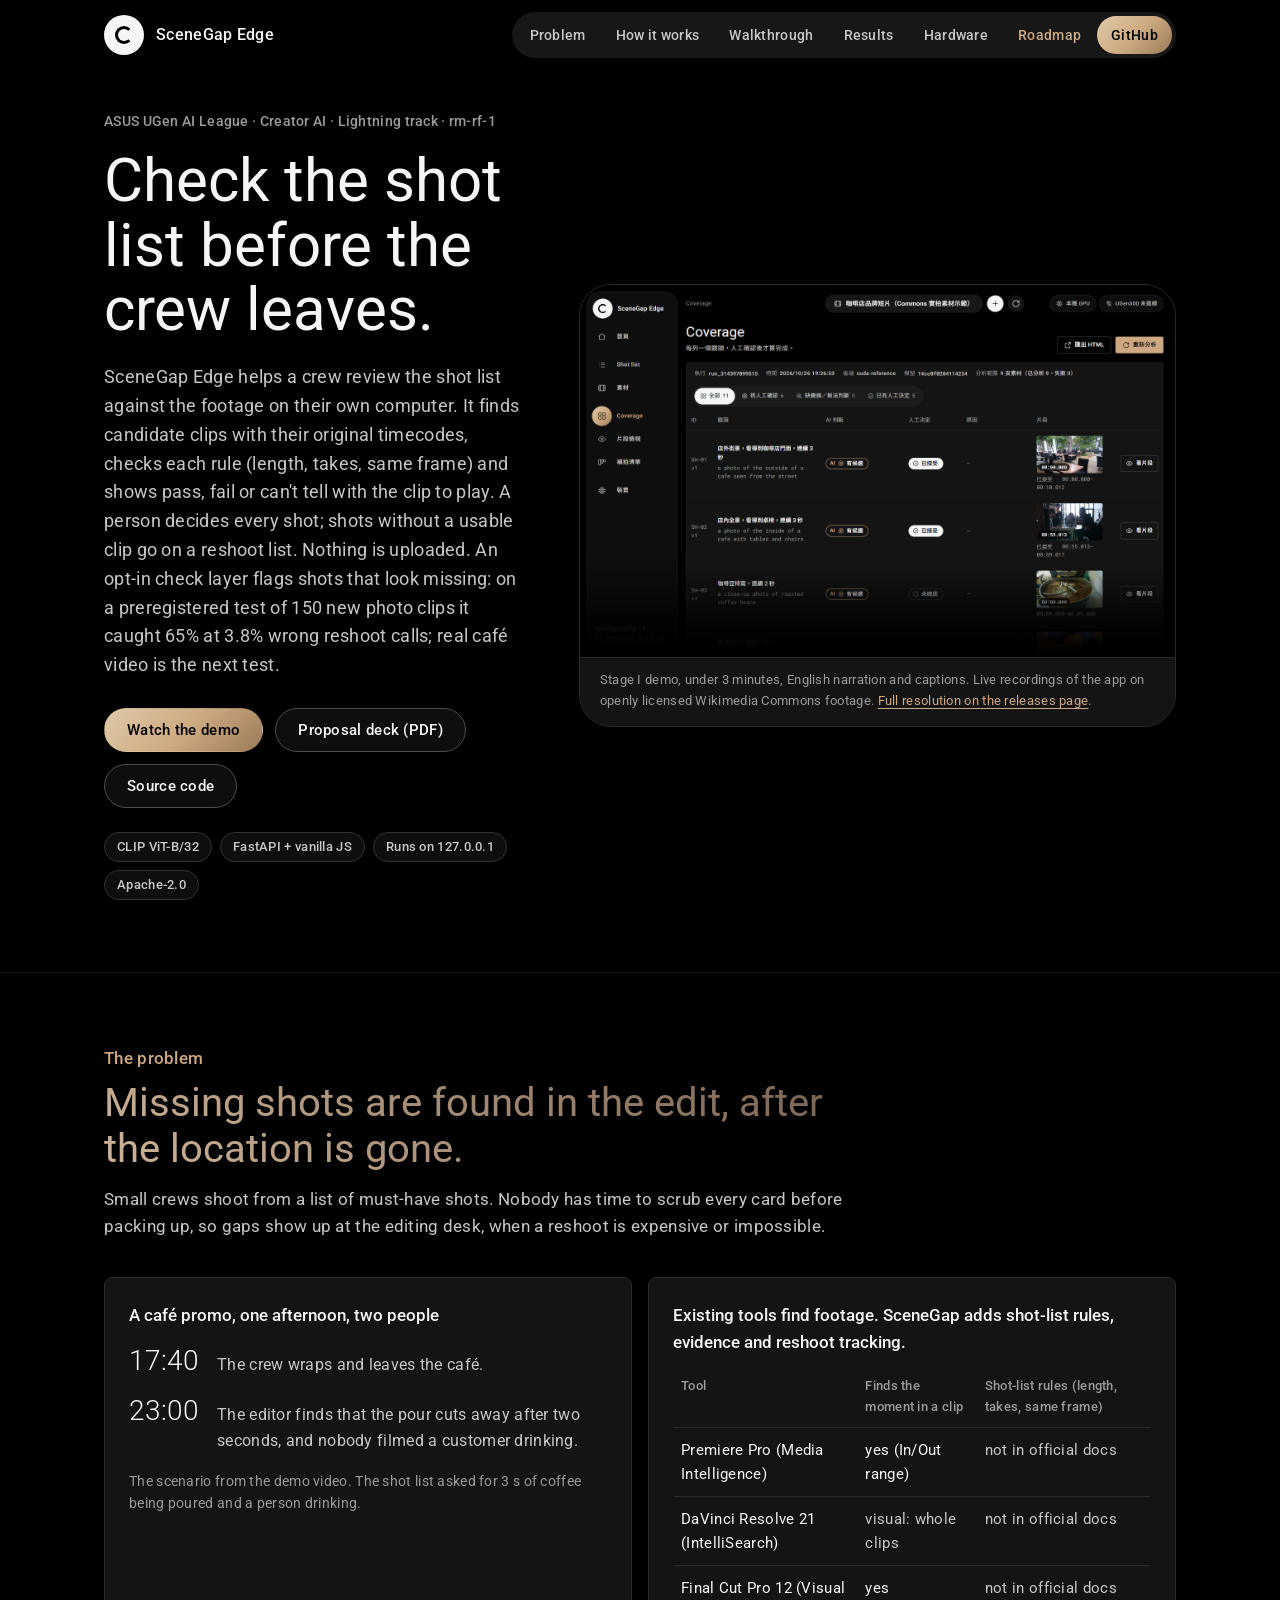
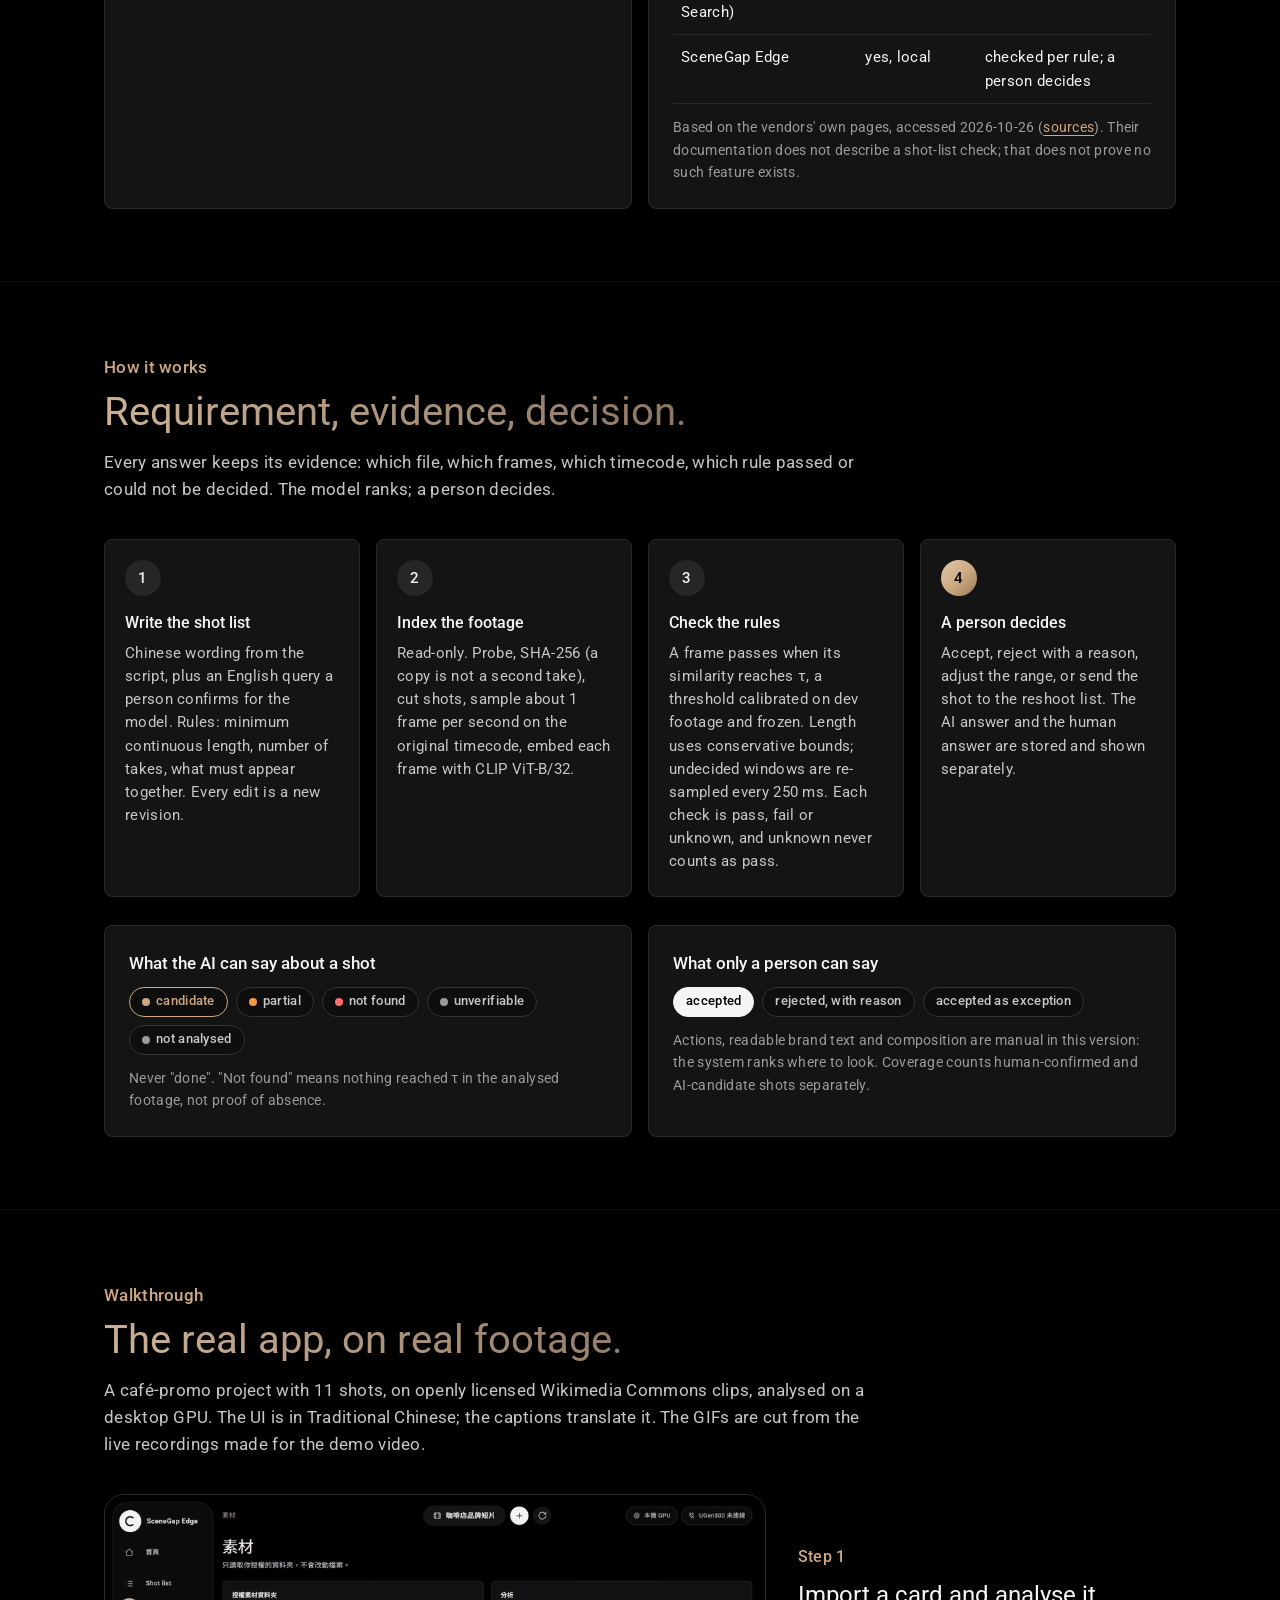
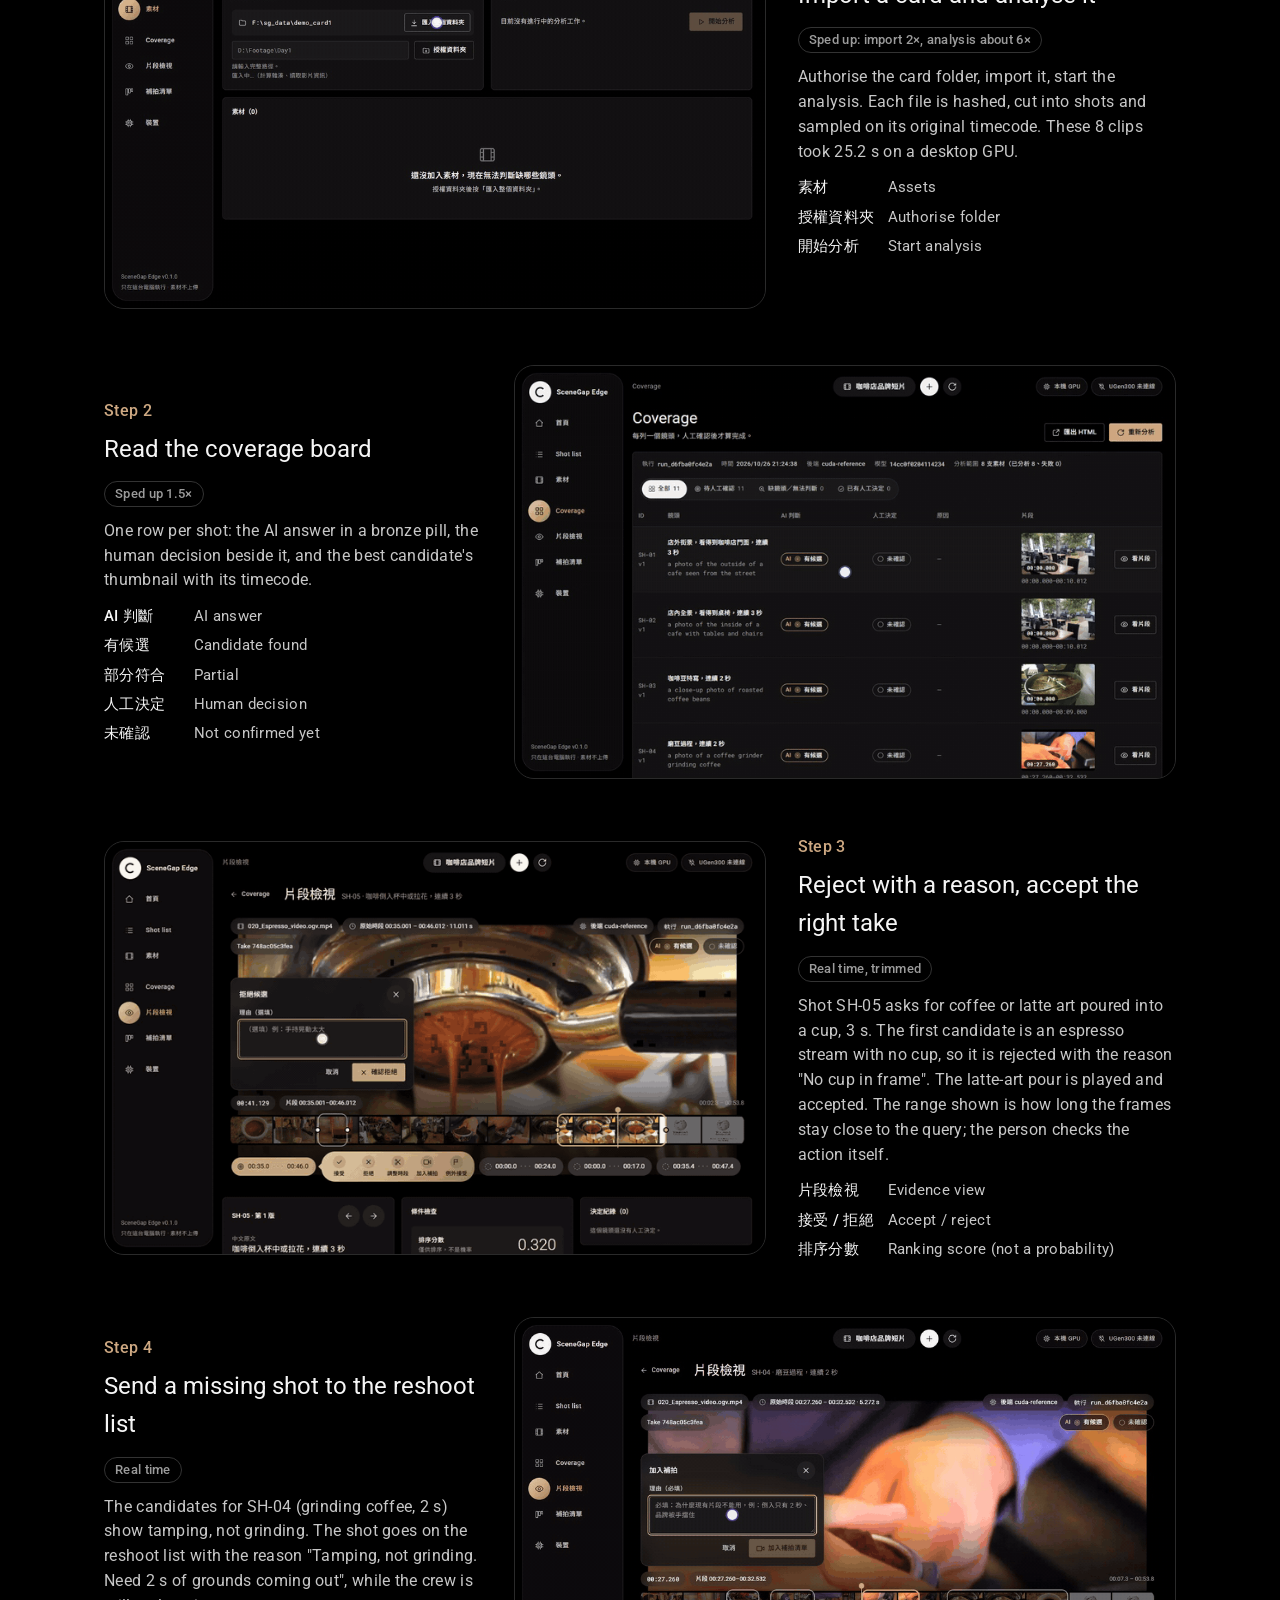
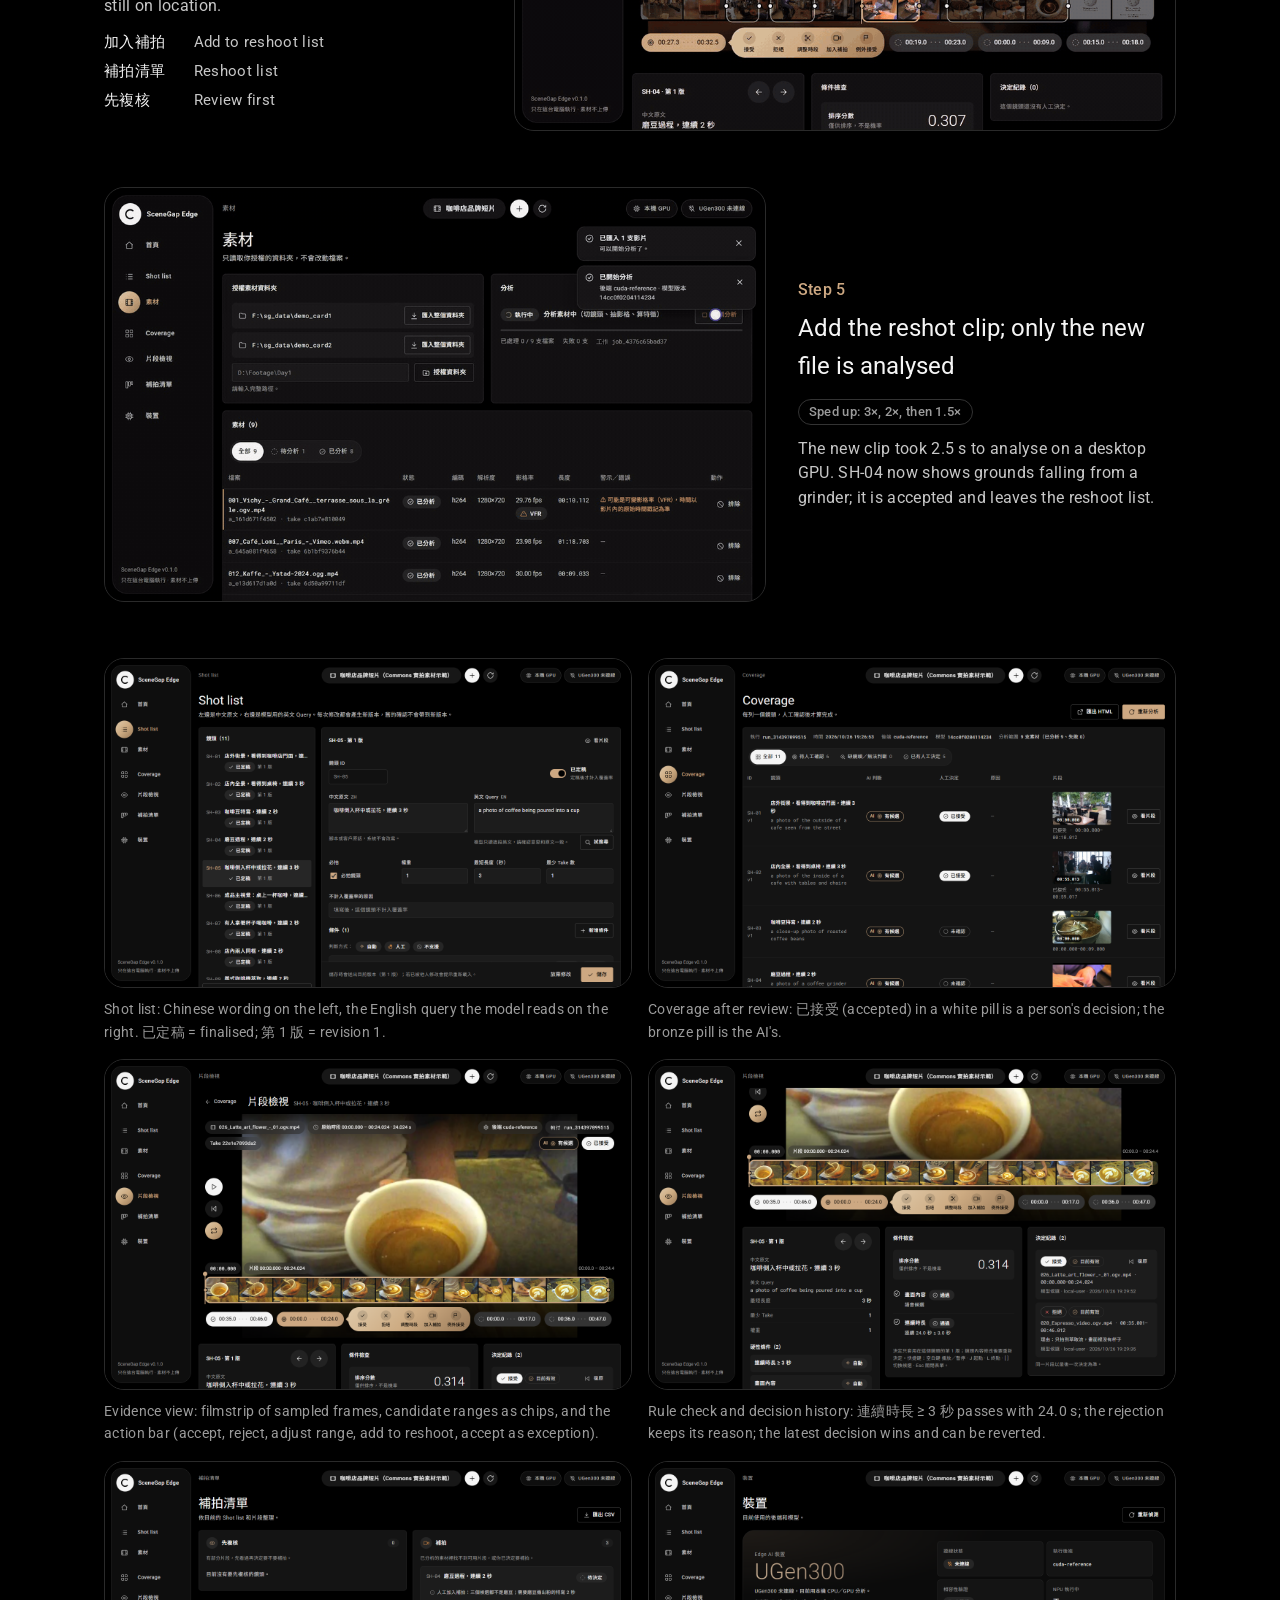
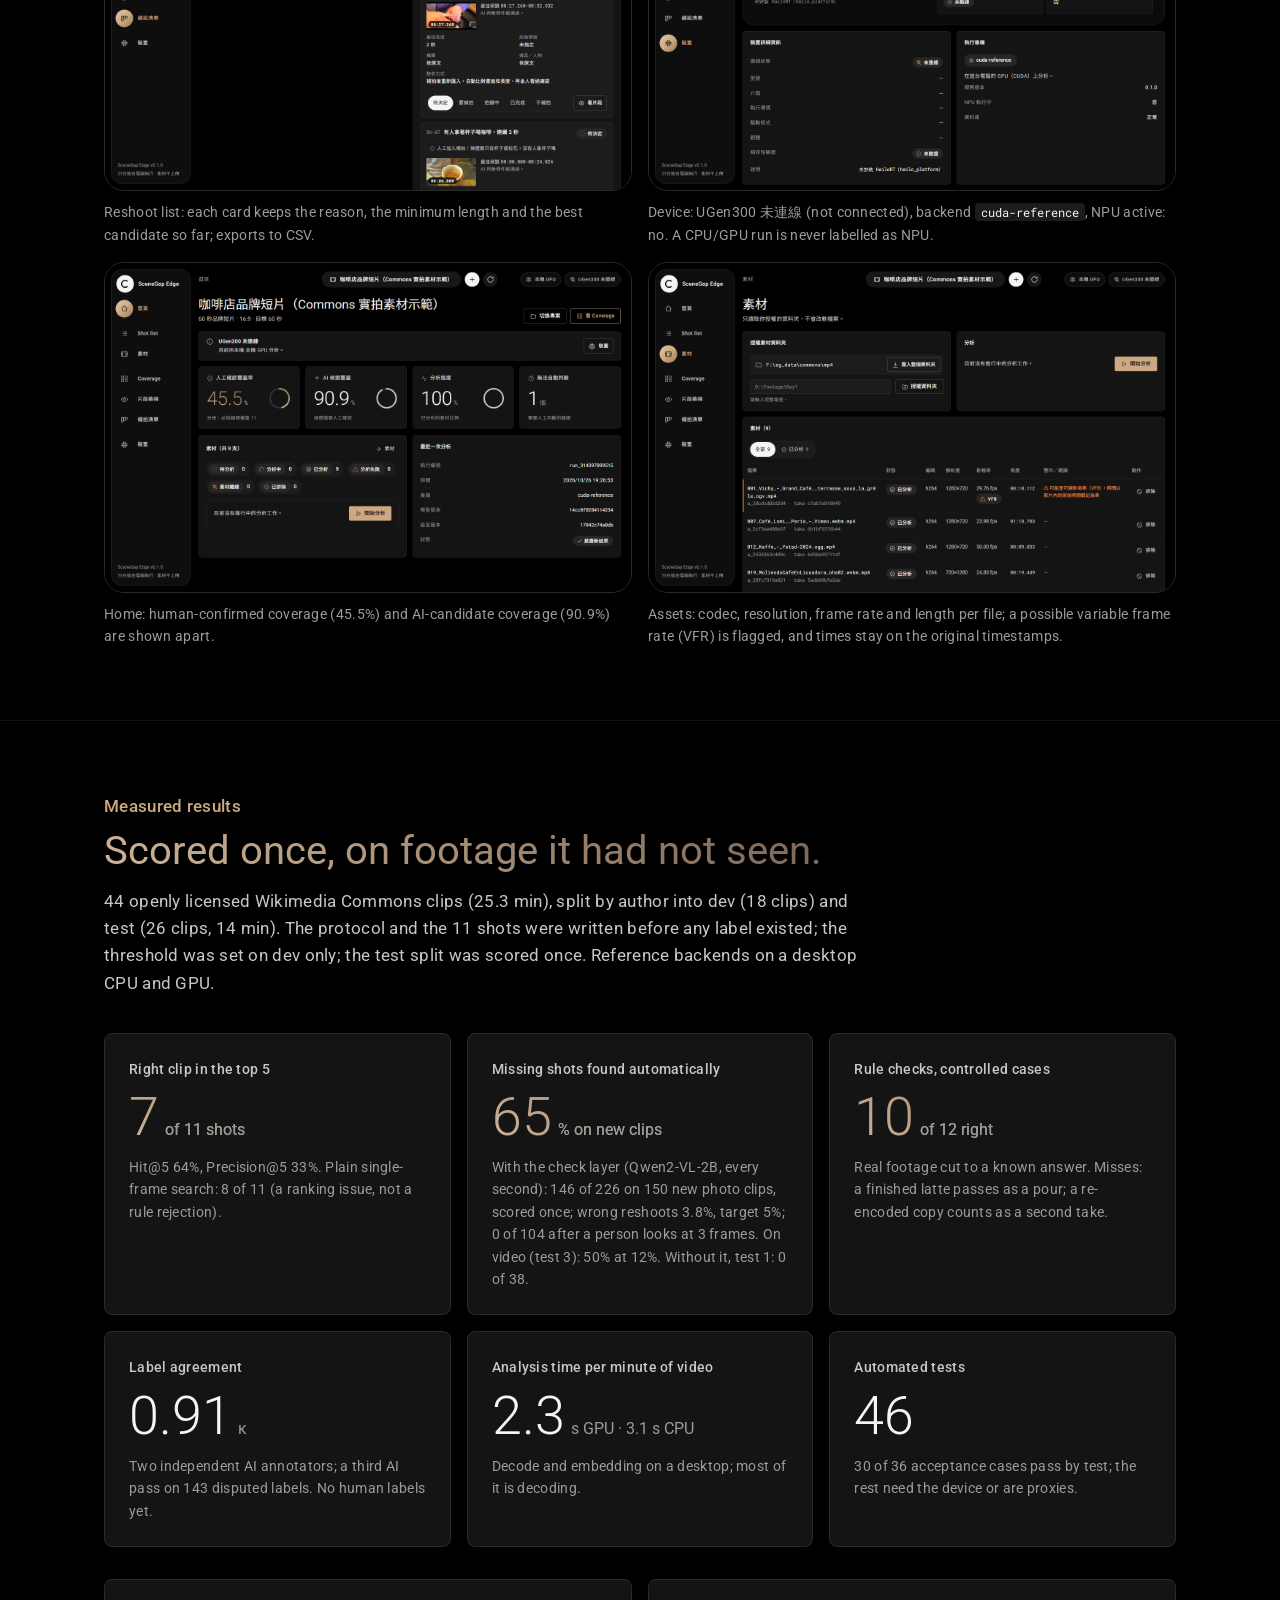
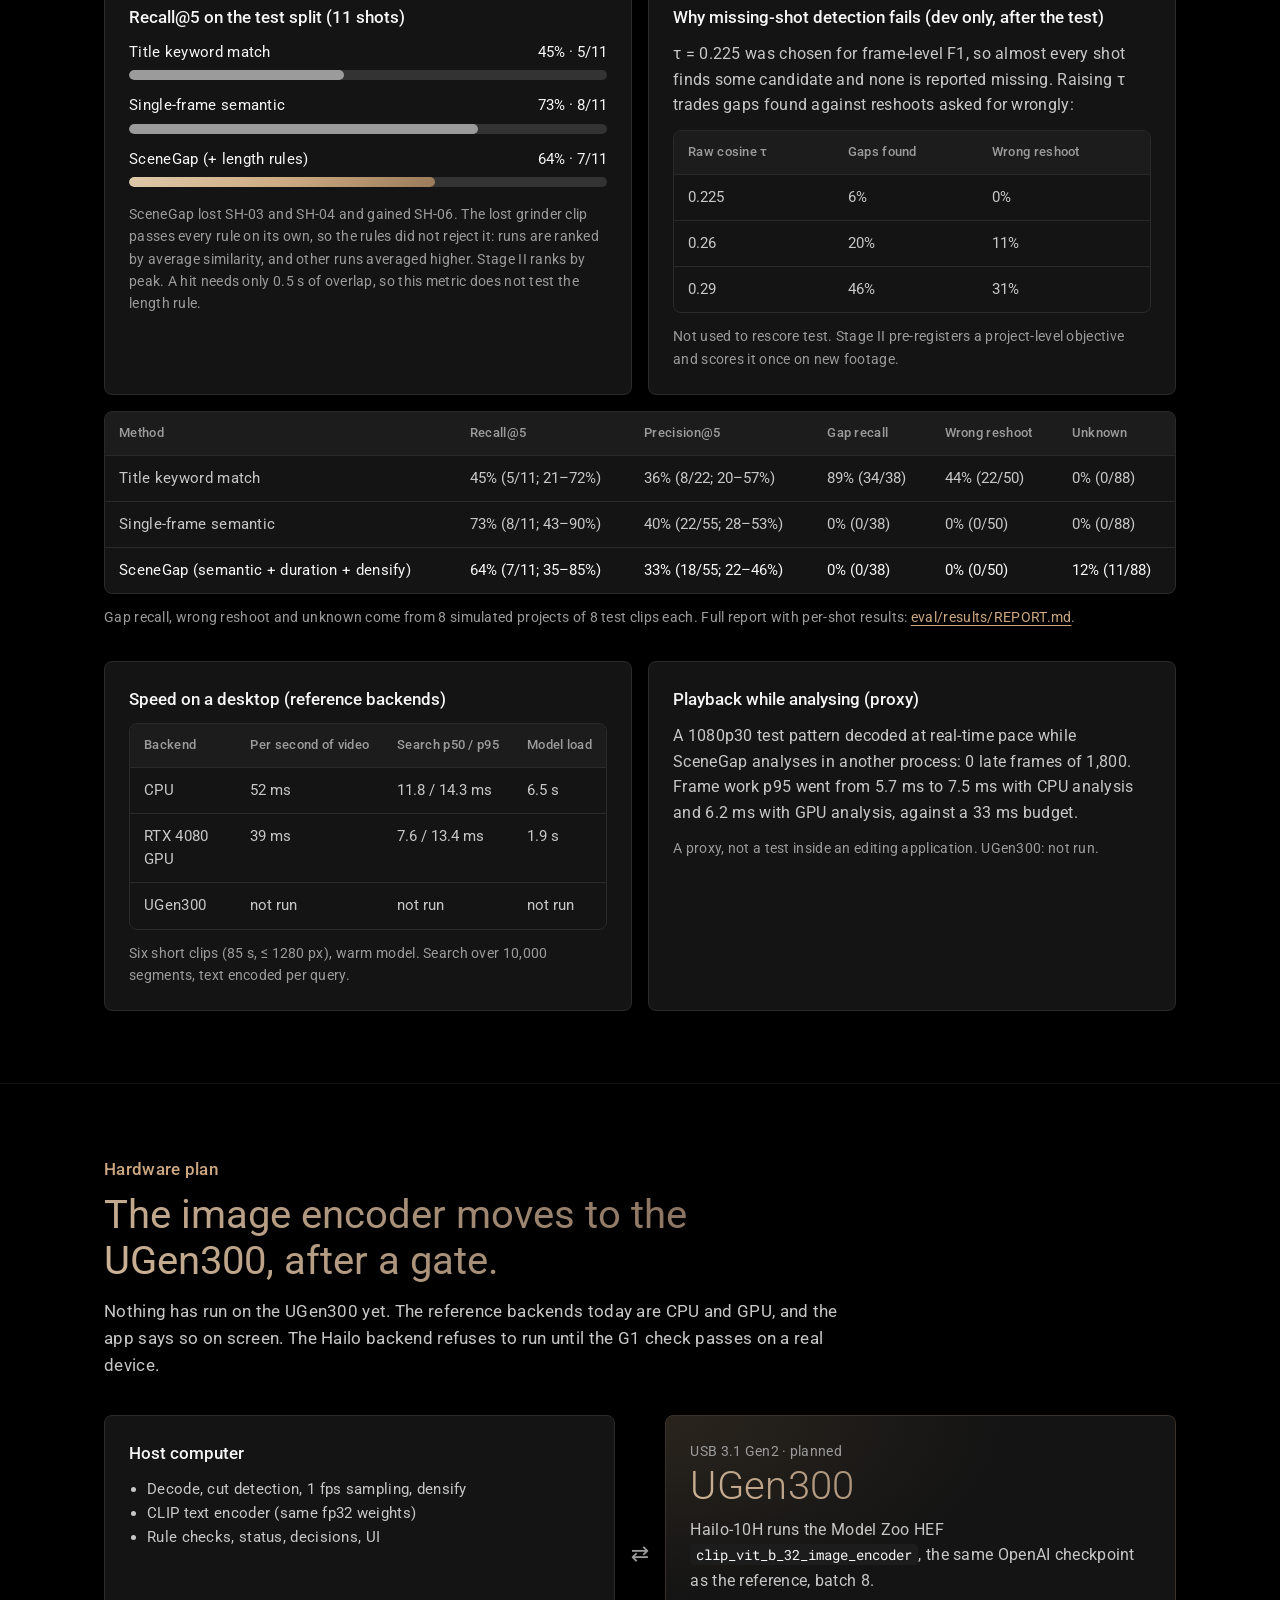
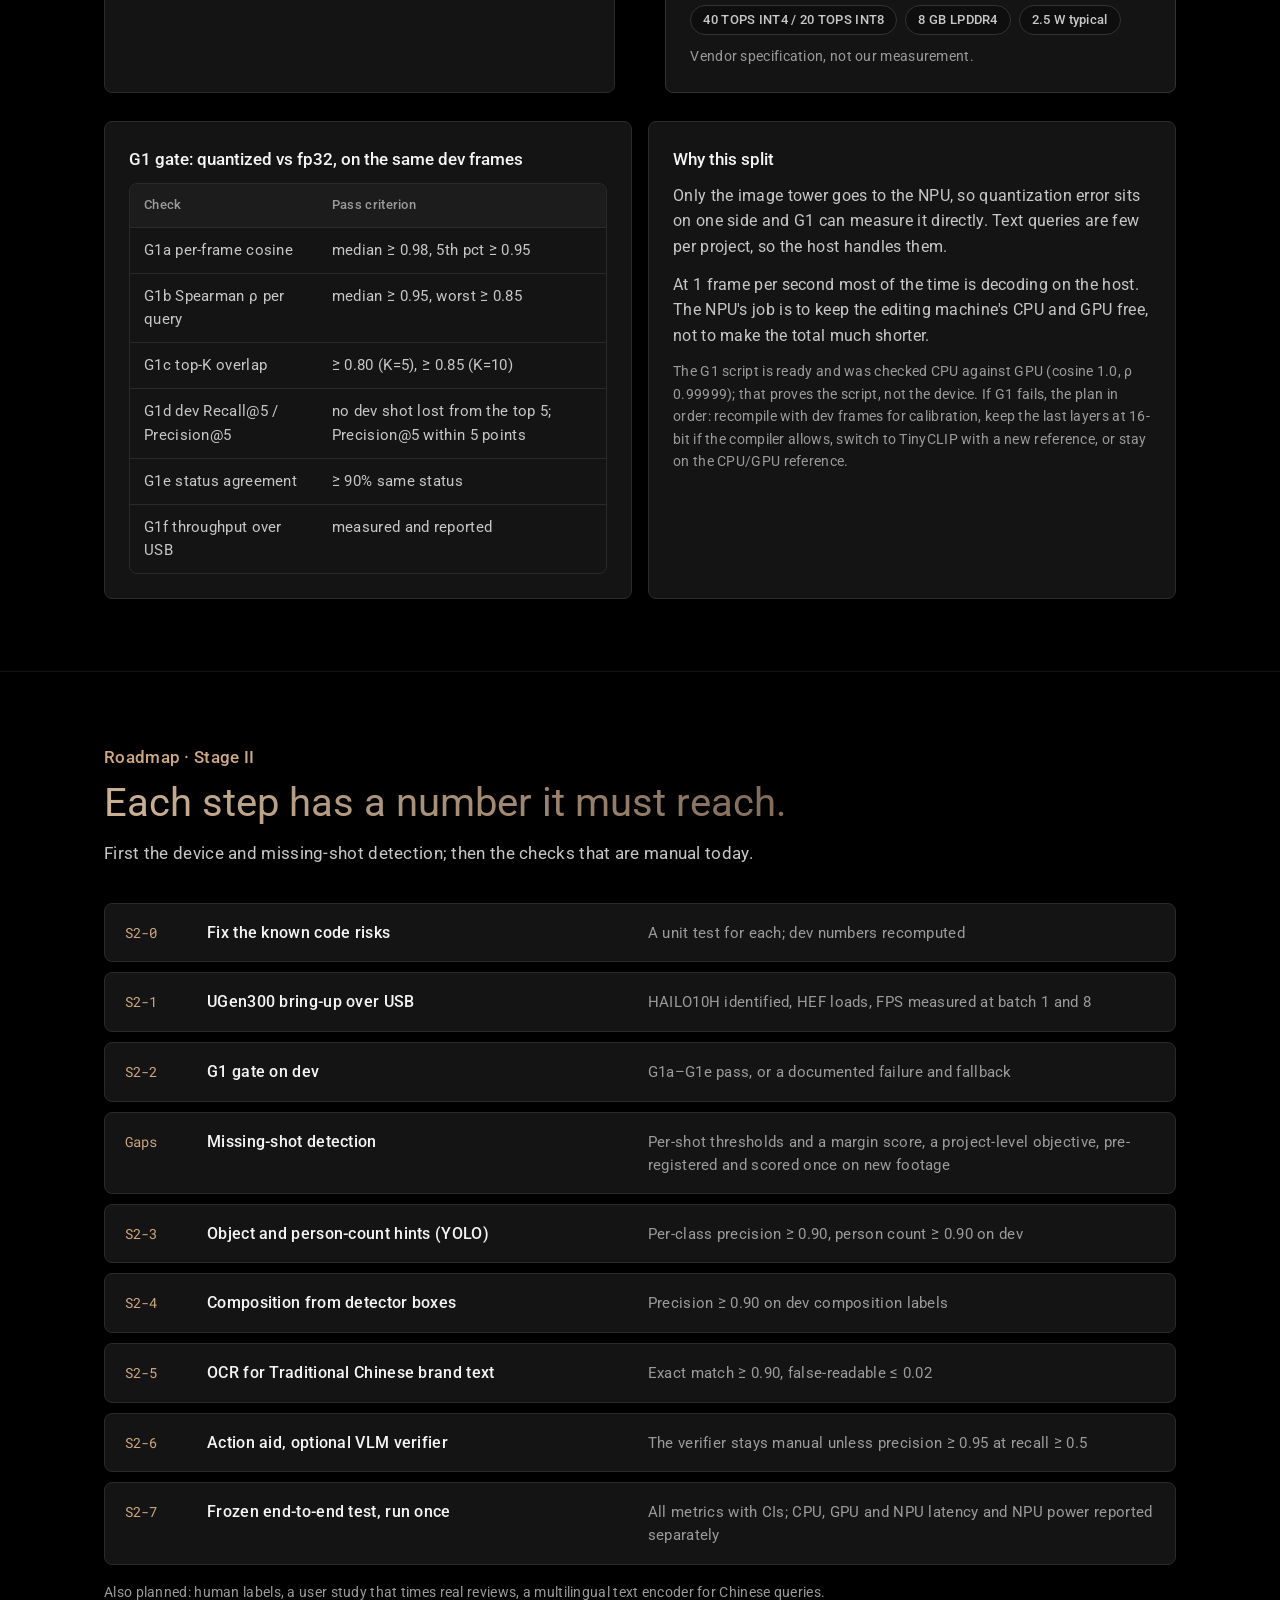
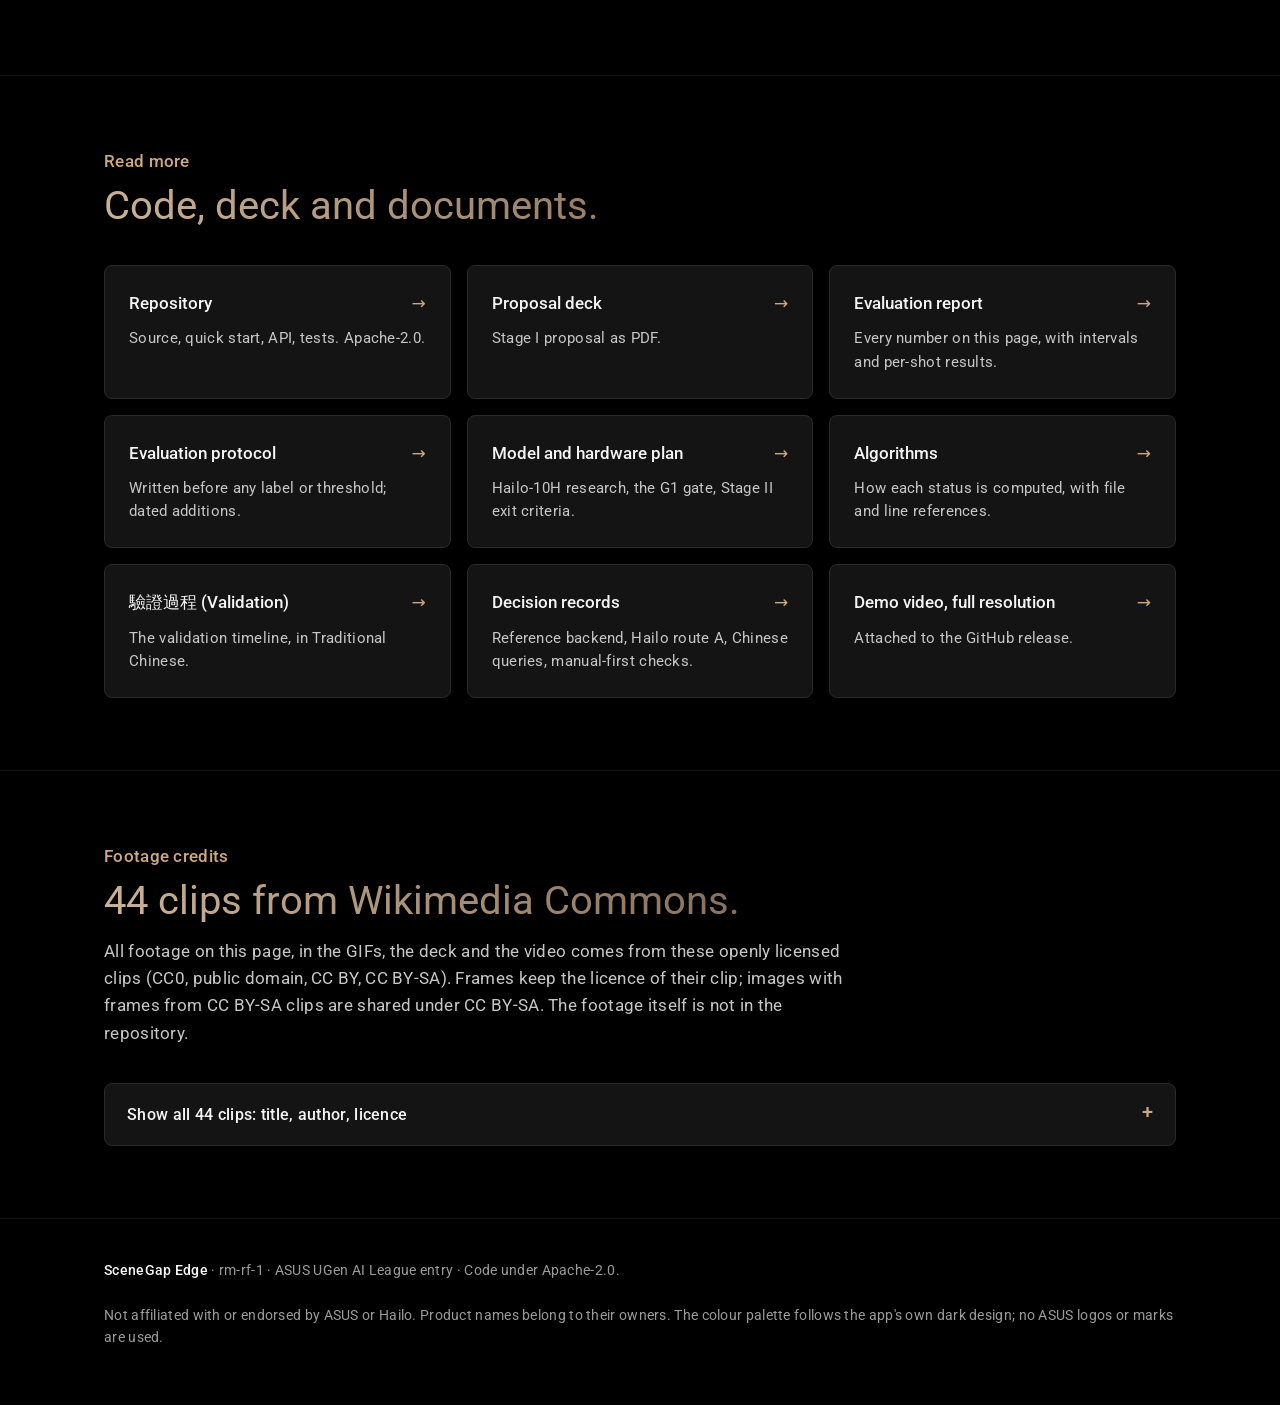
==== commit 72285243: "Site: opening line states the test-4 result instead of 'not a claim' Co-Authored-By: Claude Opus 5.5" ====
--- a/site/index.html
+++ b/site/index.html
@@ -45,7 +45,7 @@
       <p class="lead">SceneGap Edge helps a crew review the shot list against the footage on their own computer. It finds
         candidate clips with their original timecodes, checks each rule (length, takes, same frame) and shows pass, fail or
         can't tell with the clip to play. A person decides every shot; shots without a usable clip go on a reshoot list.
-        Nothing is uploaded. Automatic missing-shot detection is the next step, not a claim.</p>
+        Nothing is uploaded. An opt-in check layer flags shots that look missing: on a preregistered test of 150 new photo clips it caught 65% at 3.8% wrong reshoot calls; real café video is the next test.</p>
       <div class="hero-actions">
         <a class="btn primary" href="#demo">Watch the demo</a>
         <a class="btn" href="assets/SceneGapEdge_StageI_Proposal.pdf">Proposal deck (PDF)</a>
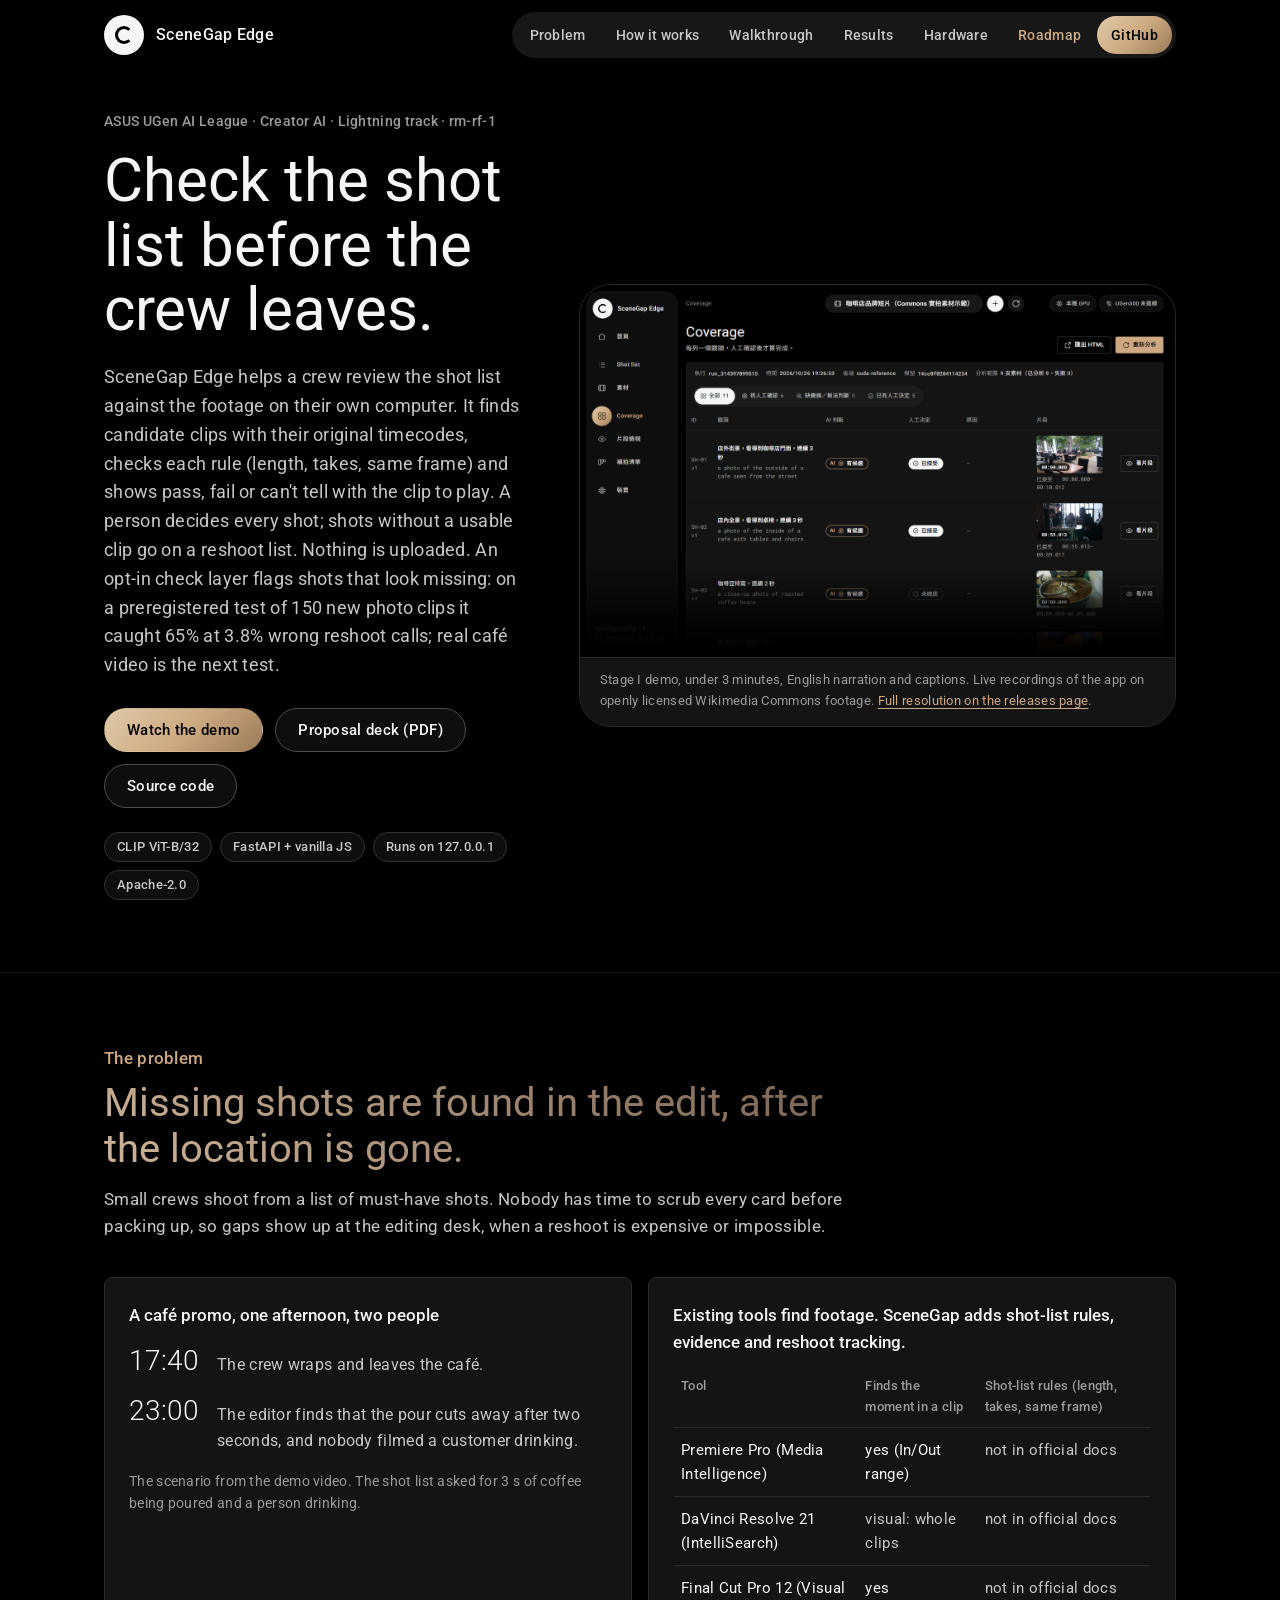
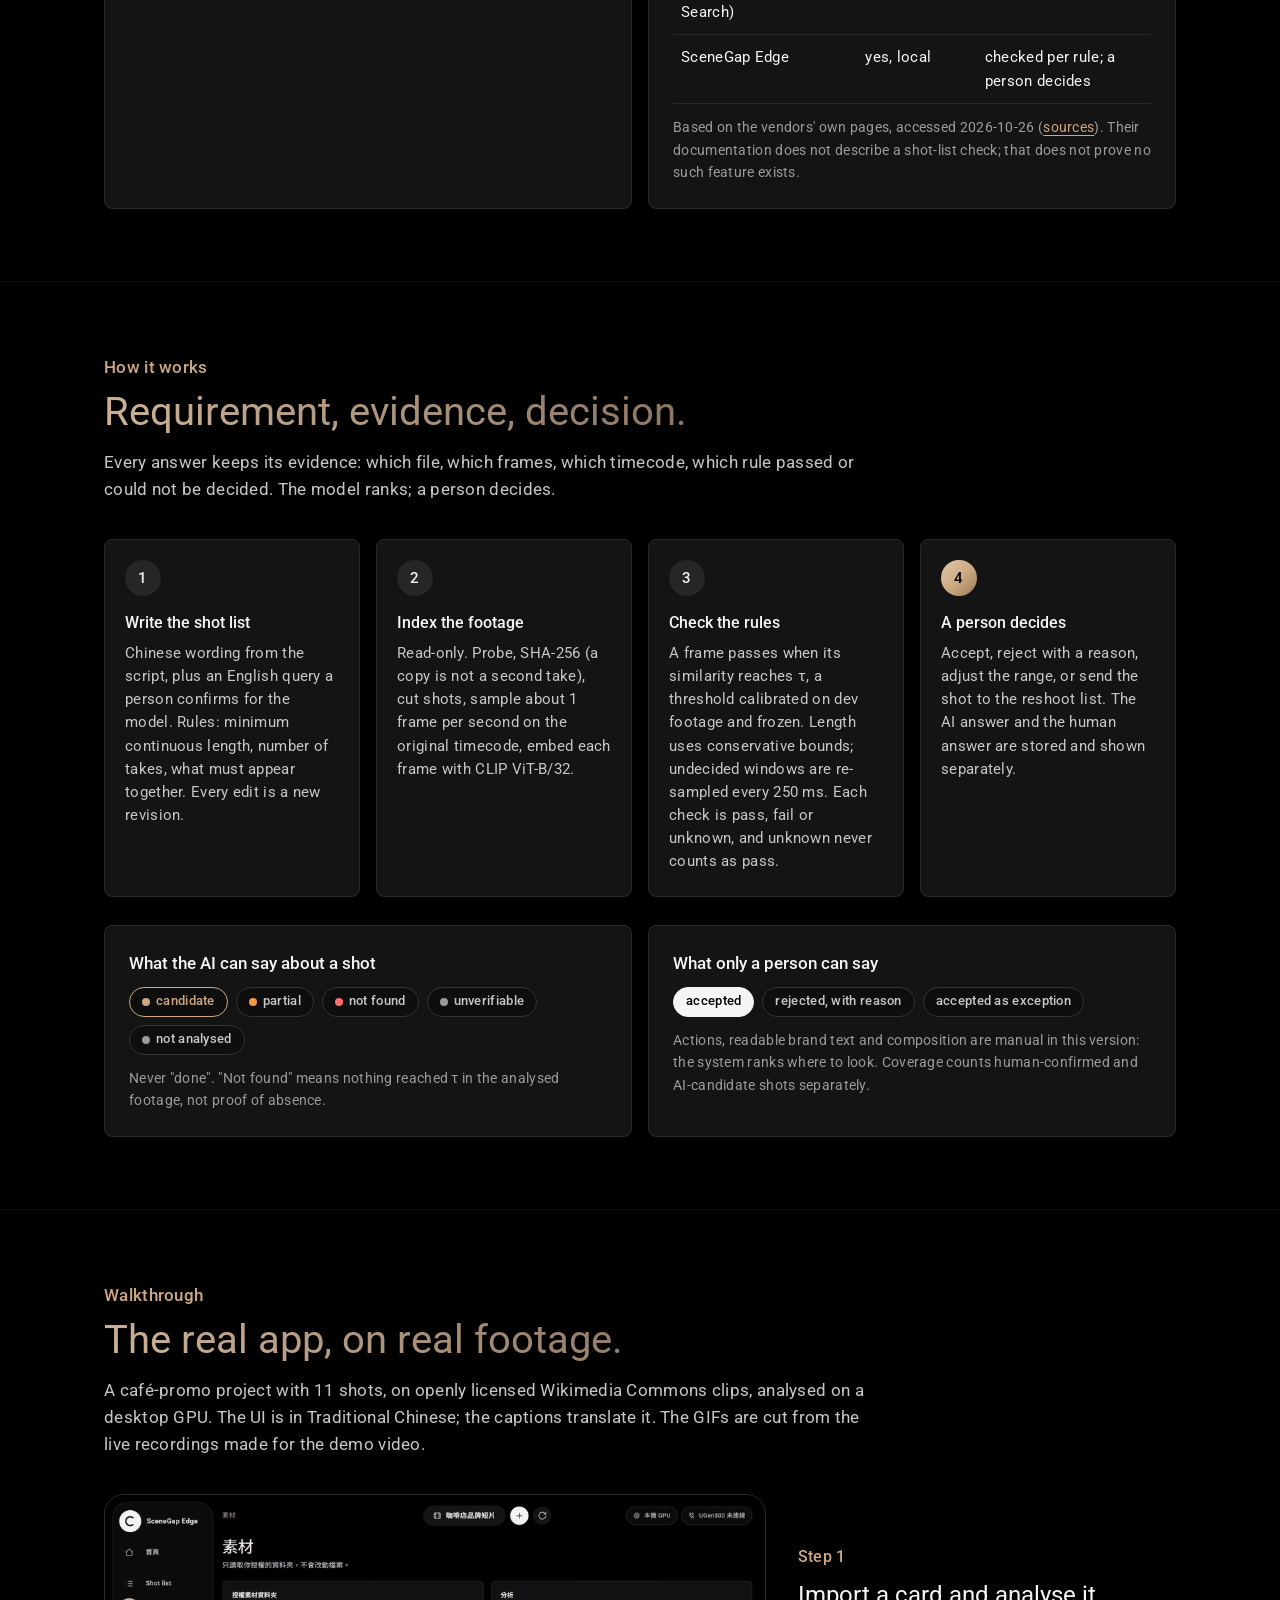
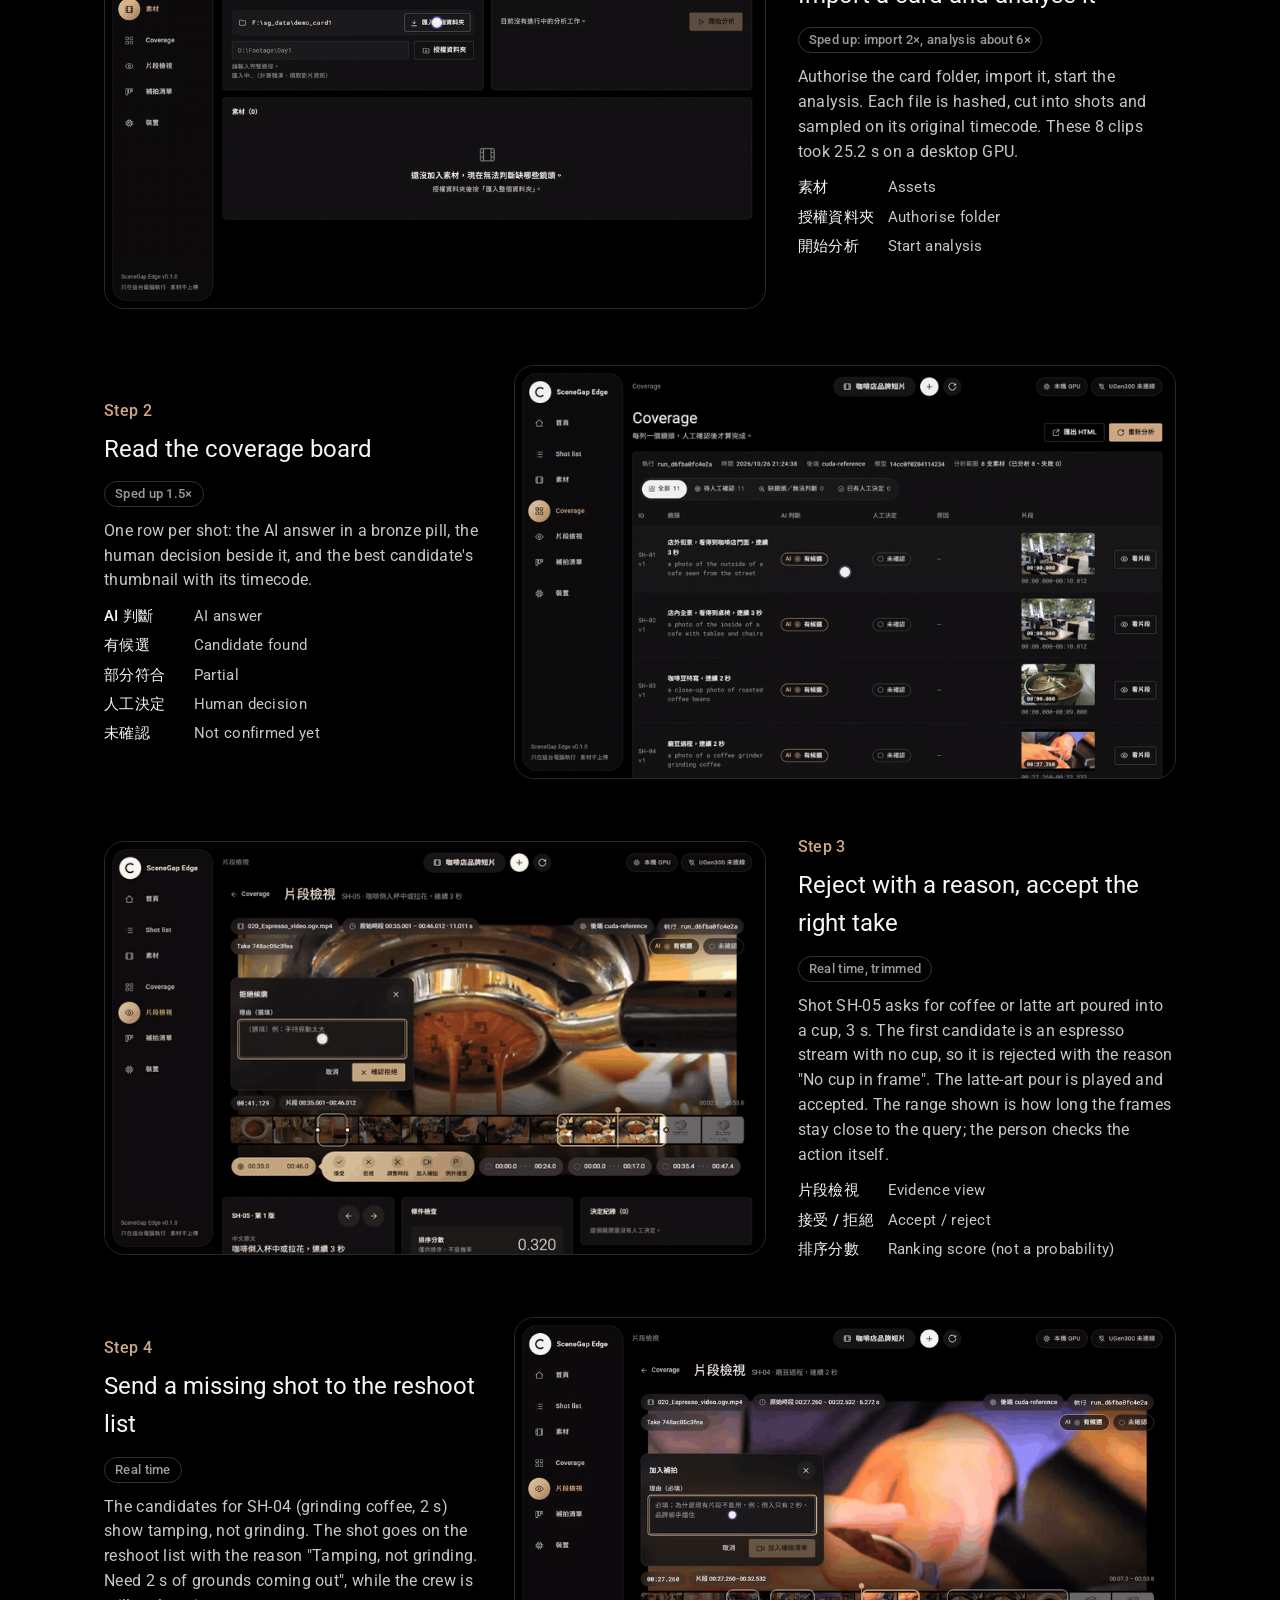
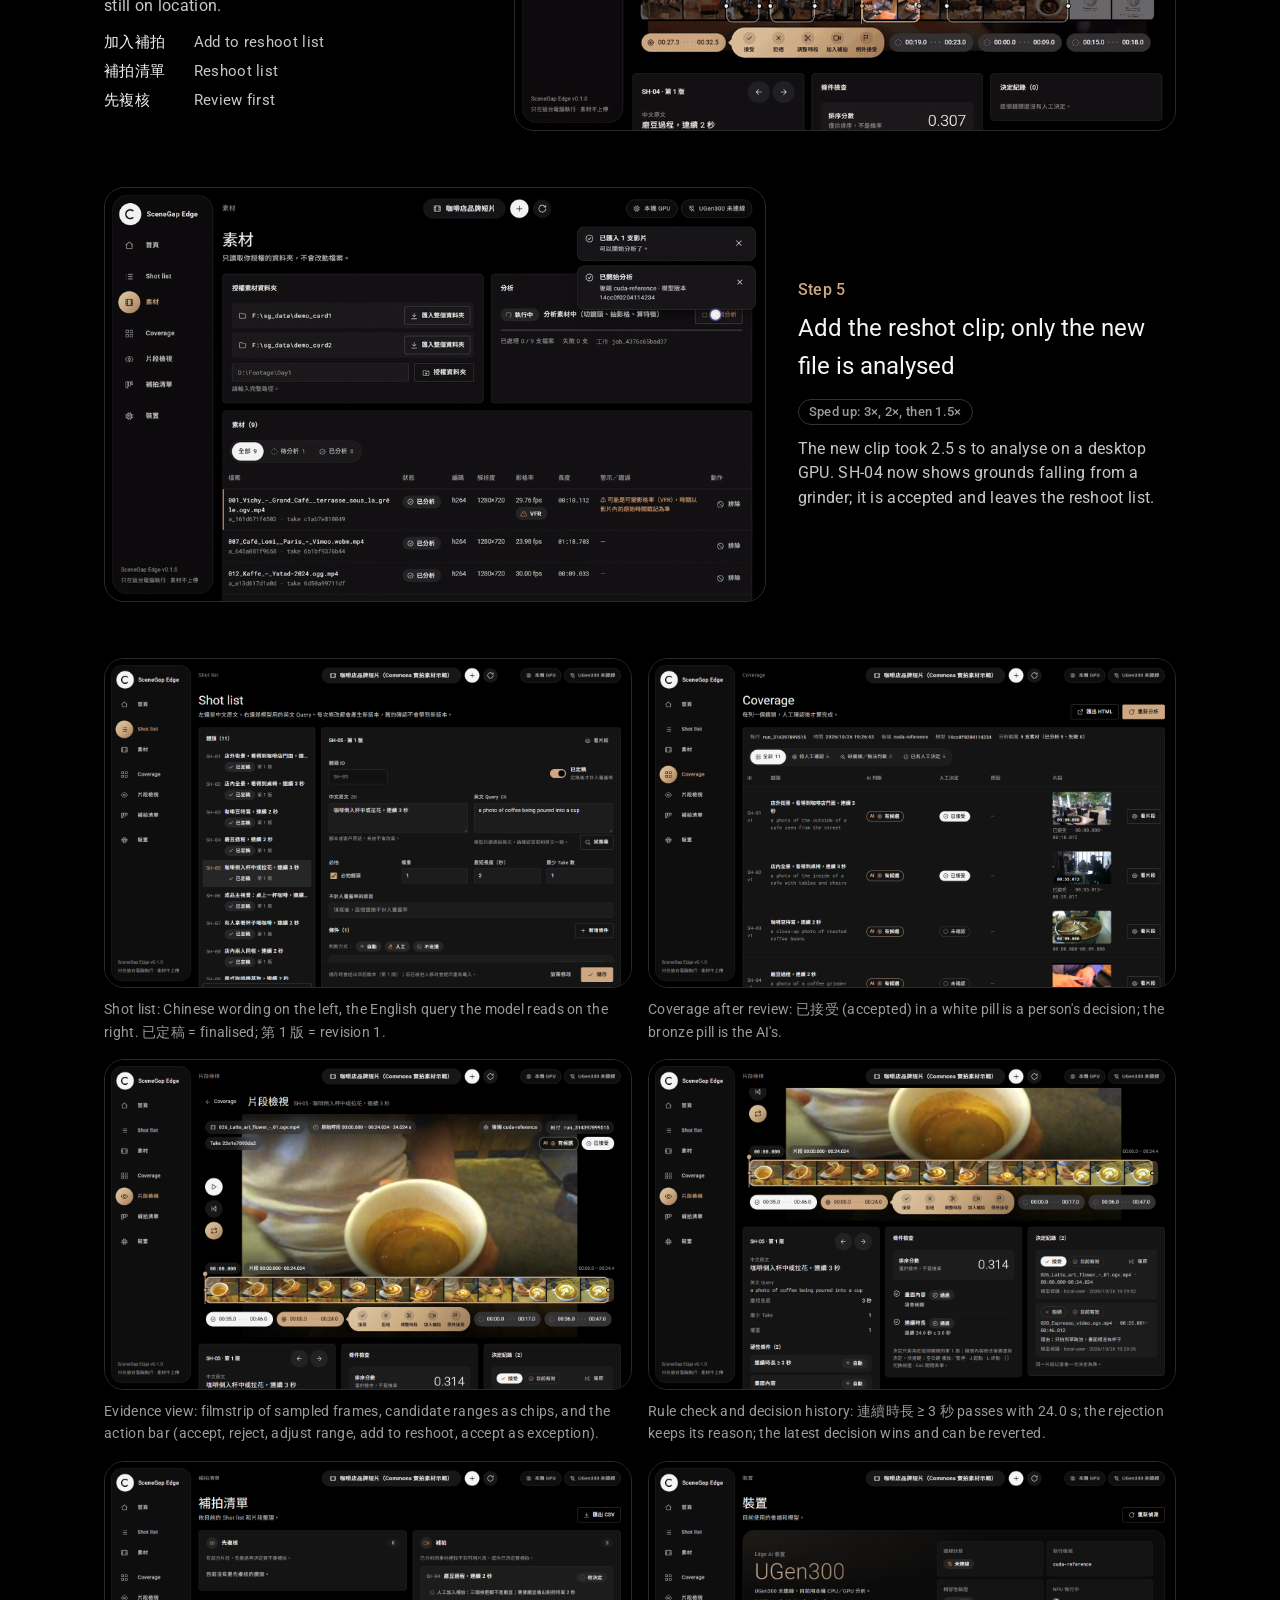
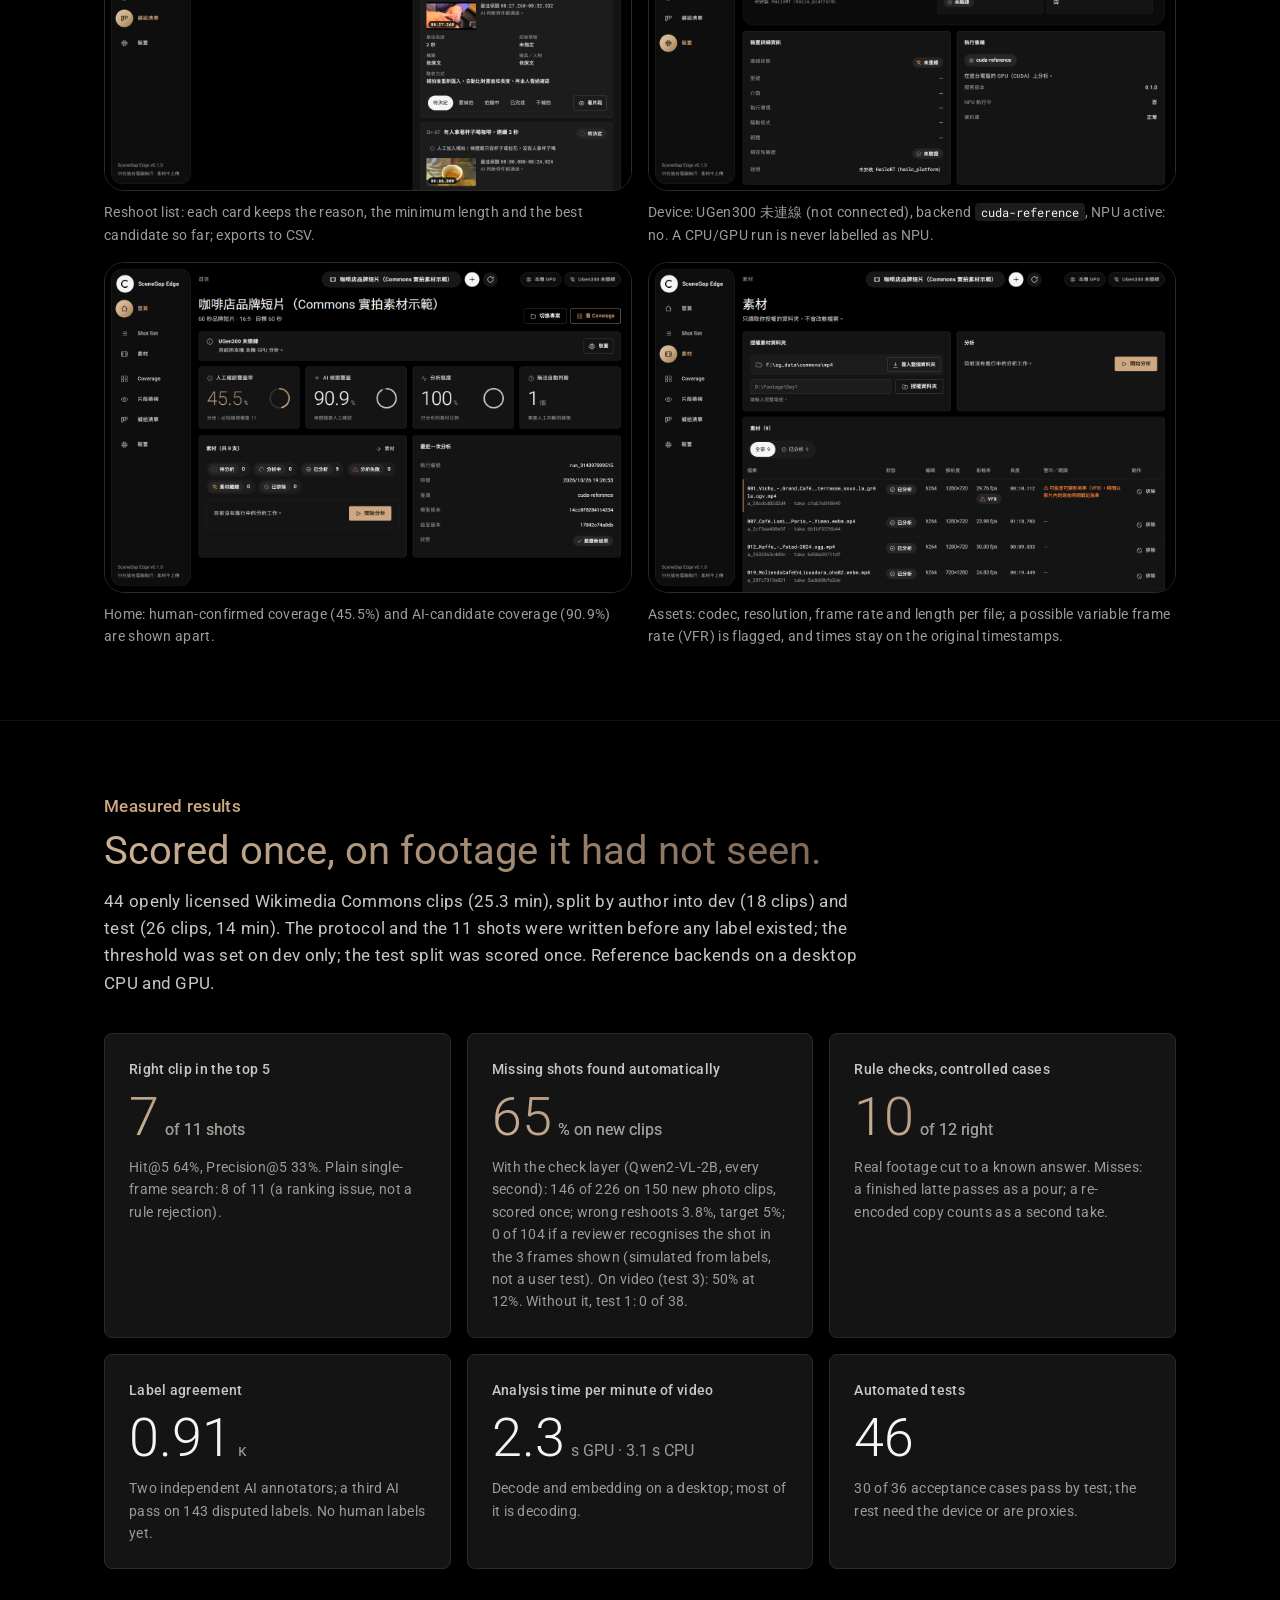
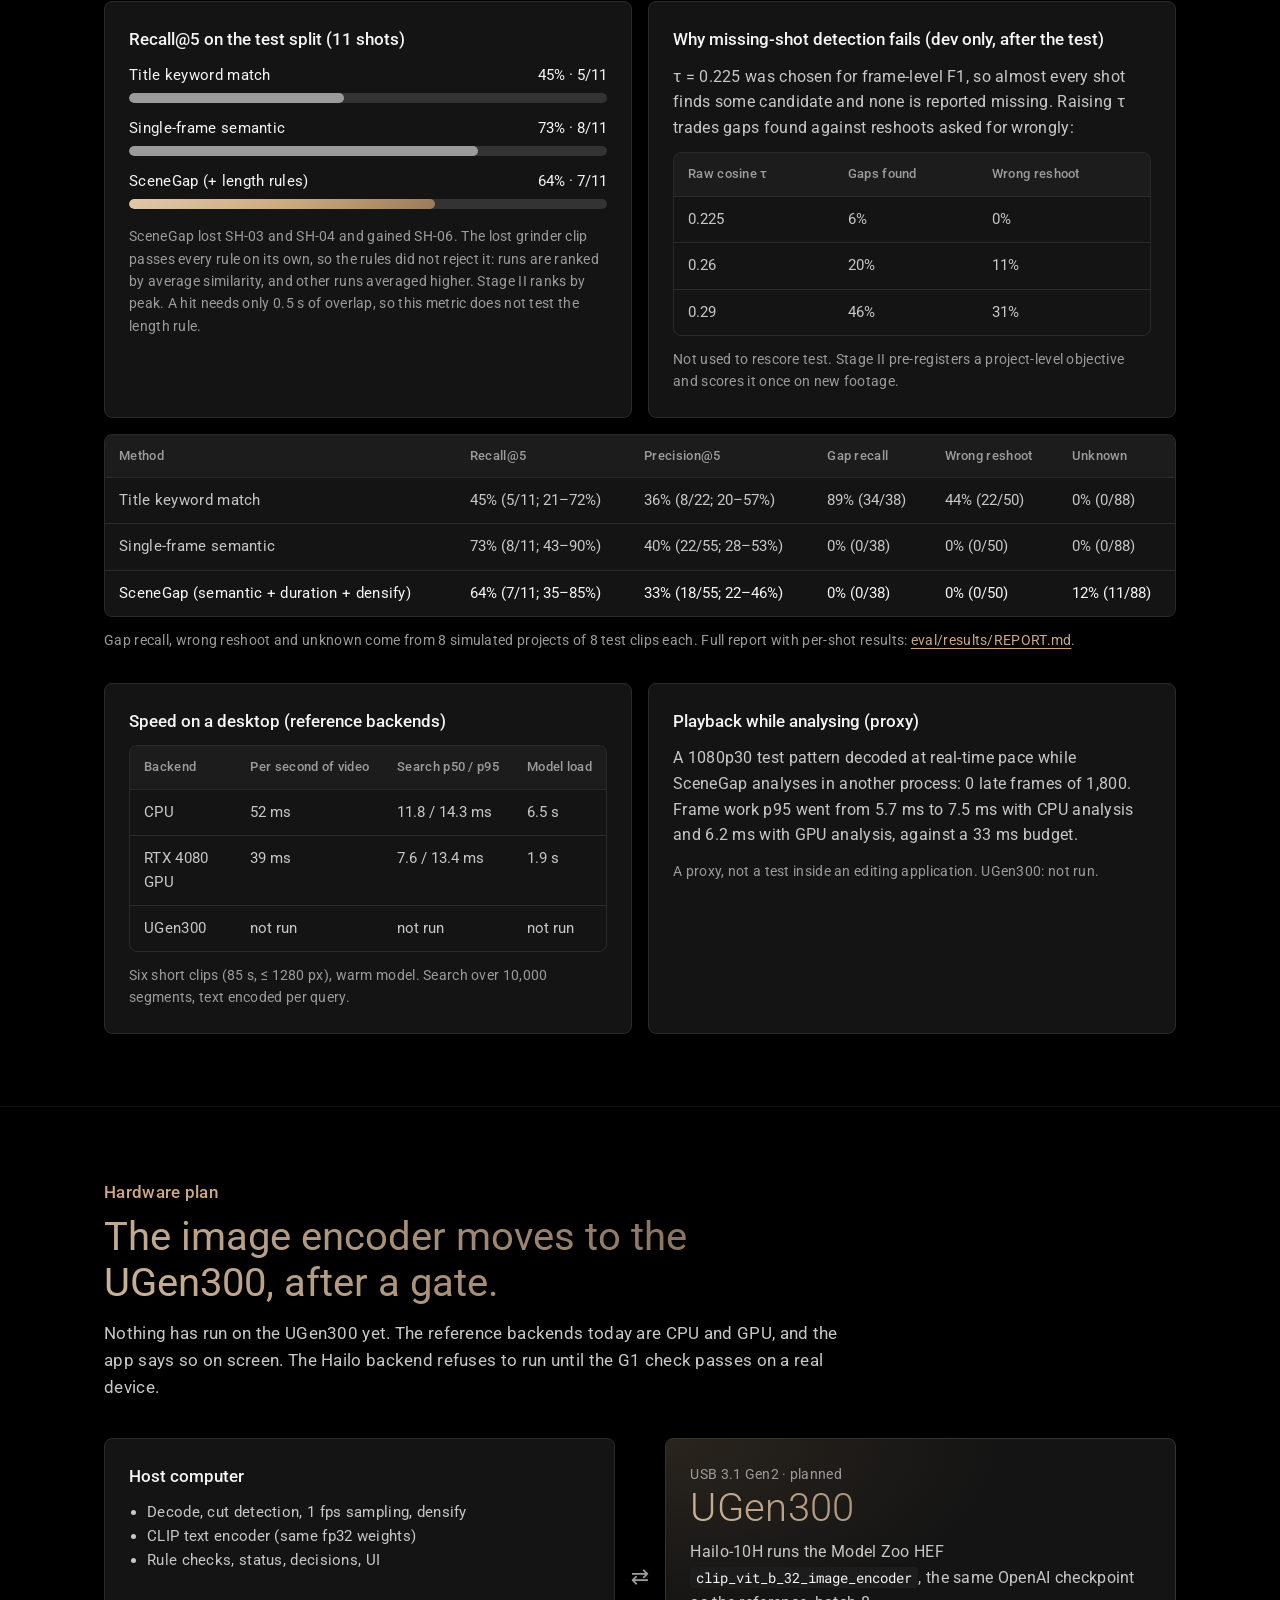
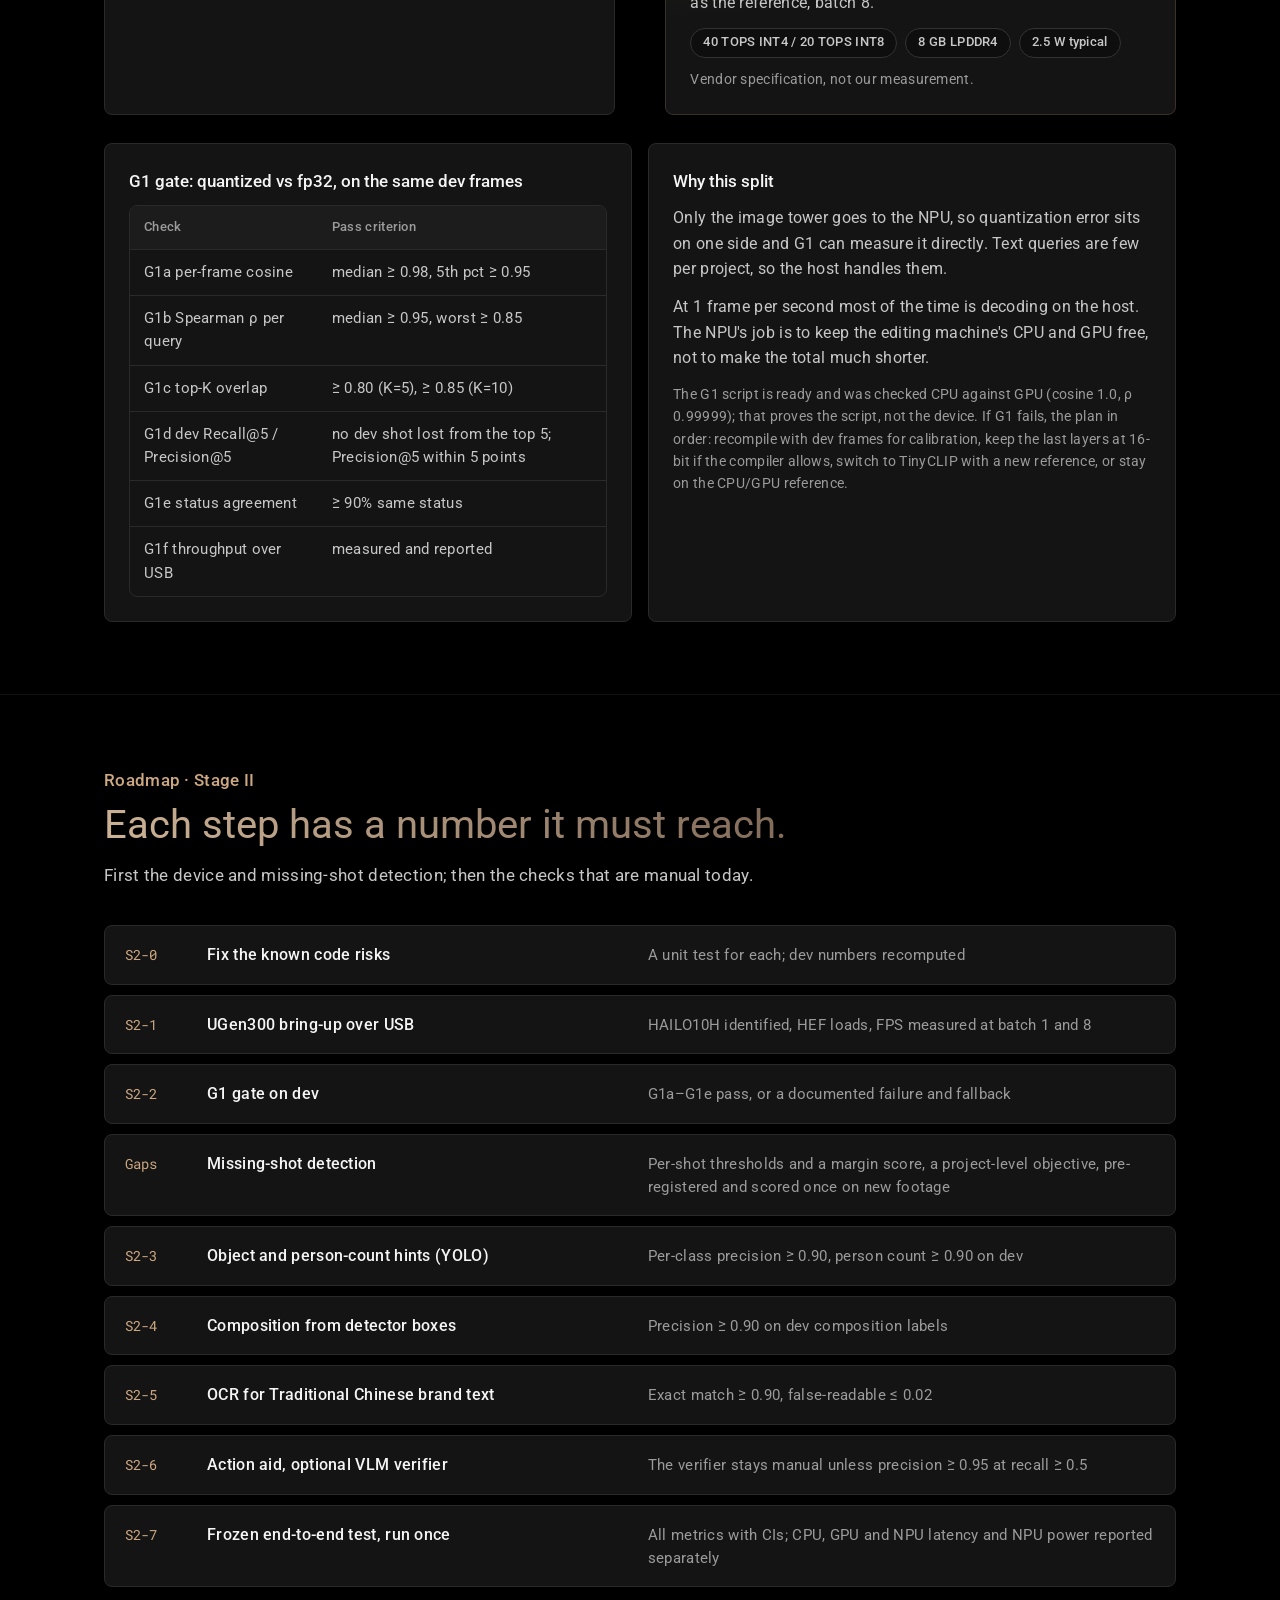
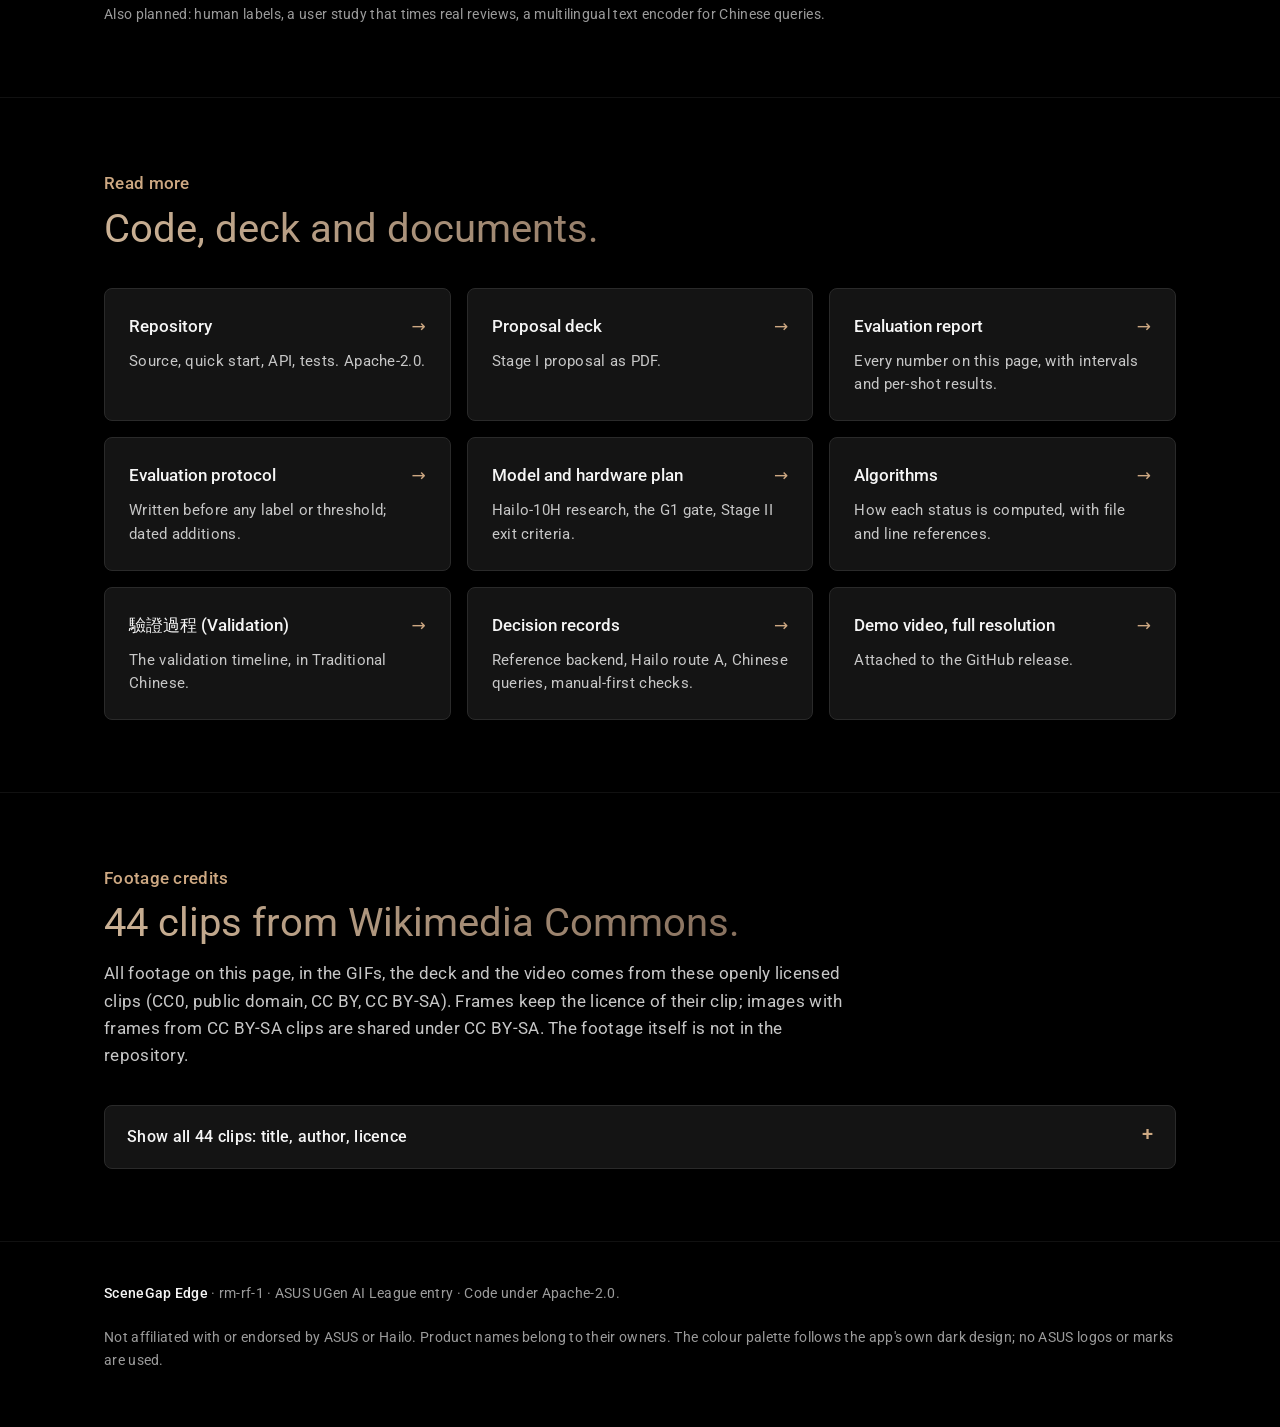
==== commit 505b1355: "3-frame look is simulated from labels, not a user test; speed figure is the CLIP index only Co-Autho" ====
--- a/site/index.html
+++ b/site/index.html
@@ -332,7 +332,7 @@
       <div class="card kpi reveal">
         <p class="k-label">Missing shots found automatically</p>
         <p class="k-num grad">65<small>% on new clips</small></p>
-        <p class="k-sub">With the check layer (Qwen2-VL-2B, every second): 146 of 226 on 150 new photo clips, scored once; wrong reshoots 3.8%, target 5%; 0 of 104 after a person looks at 3 frames. On video (test 3): 50% at 12%. Without it, test 1: 0 of 38.</p>
+        <p class="k-sub">With the check layer (Qwen2-VL-2B, every second): 146 of 226 on 150 new photo clips, scored once; wrong reshoots 3.8%, target 5%; 0 of 104 if a reviewer recognises the shot in the 3 frames shown (simulated from labels, not a user test). On video (test 3): 50% at 12%. Without it, test 1: 0 of 38.</p>
       </div>
       <div class="card kpi reveal">
         <p class="k-label">Rule checks, controlled cases</p>
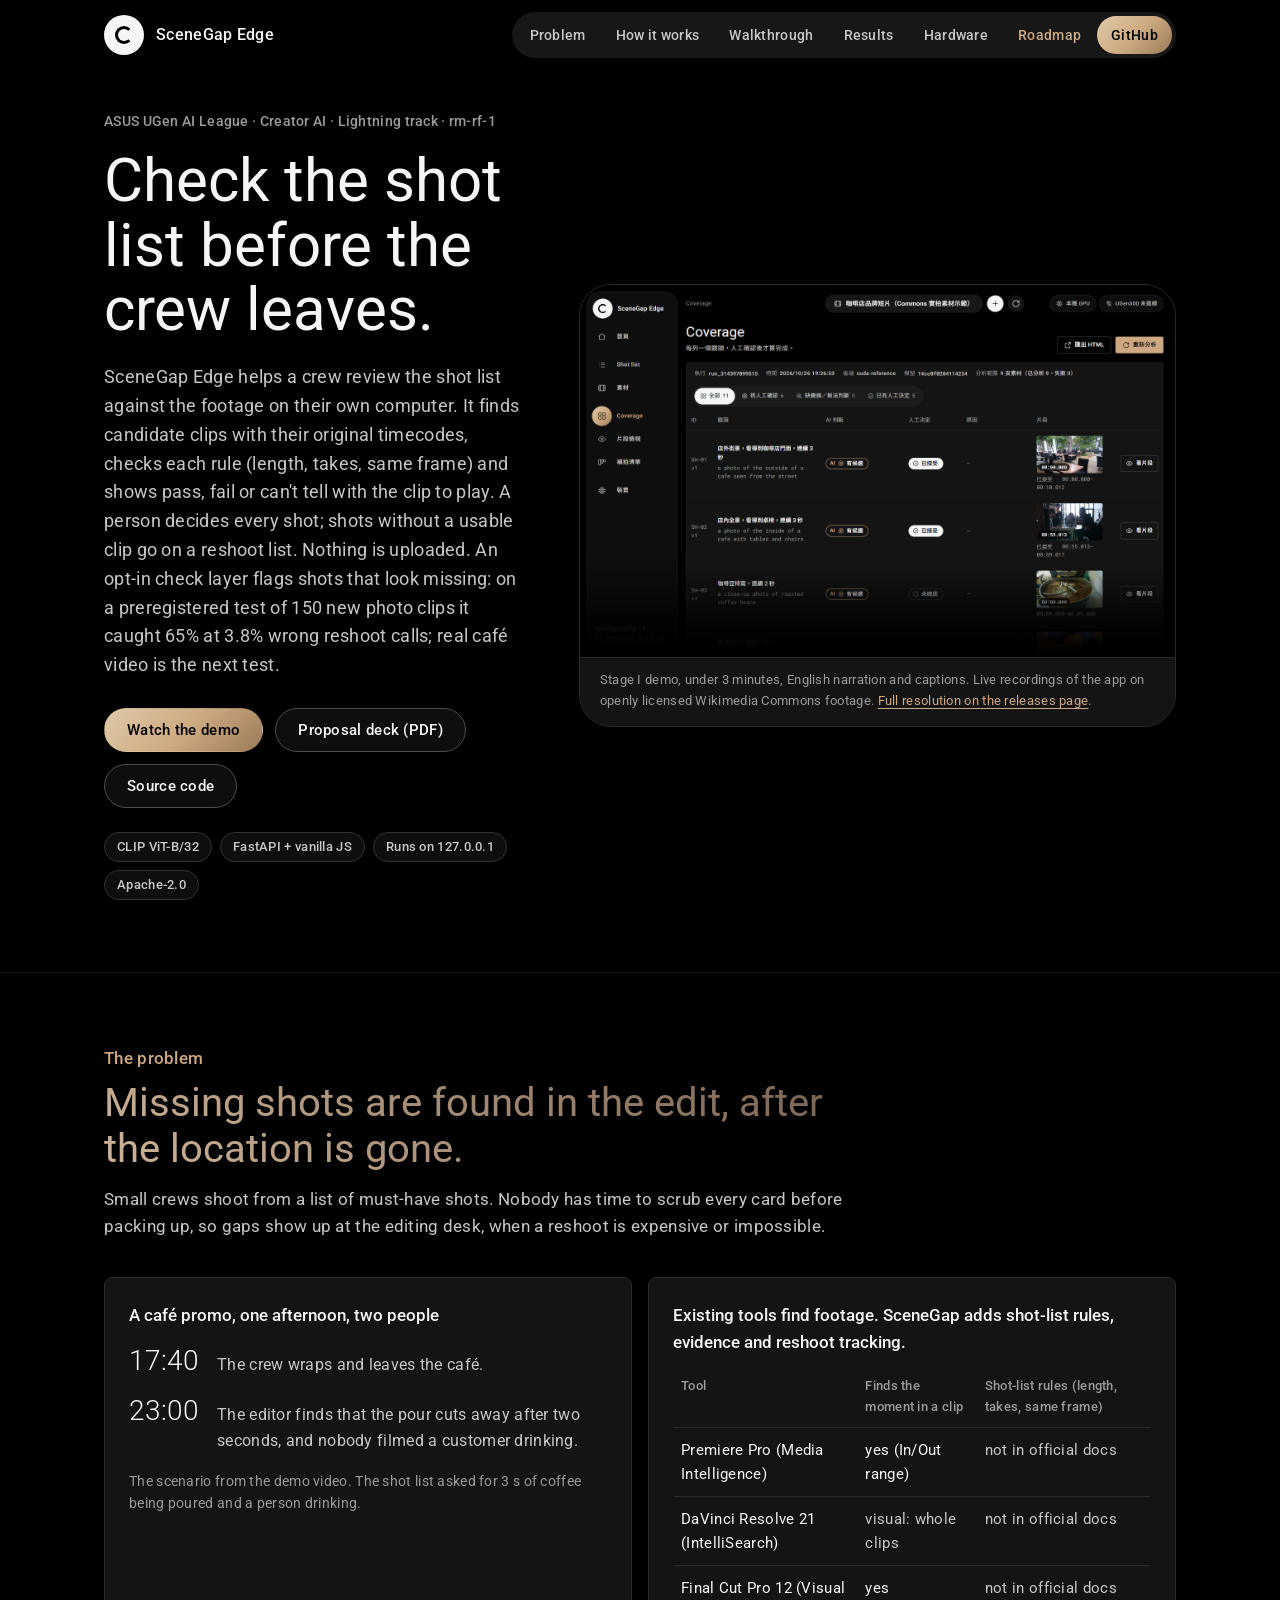
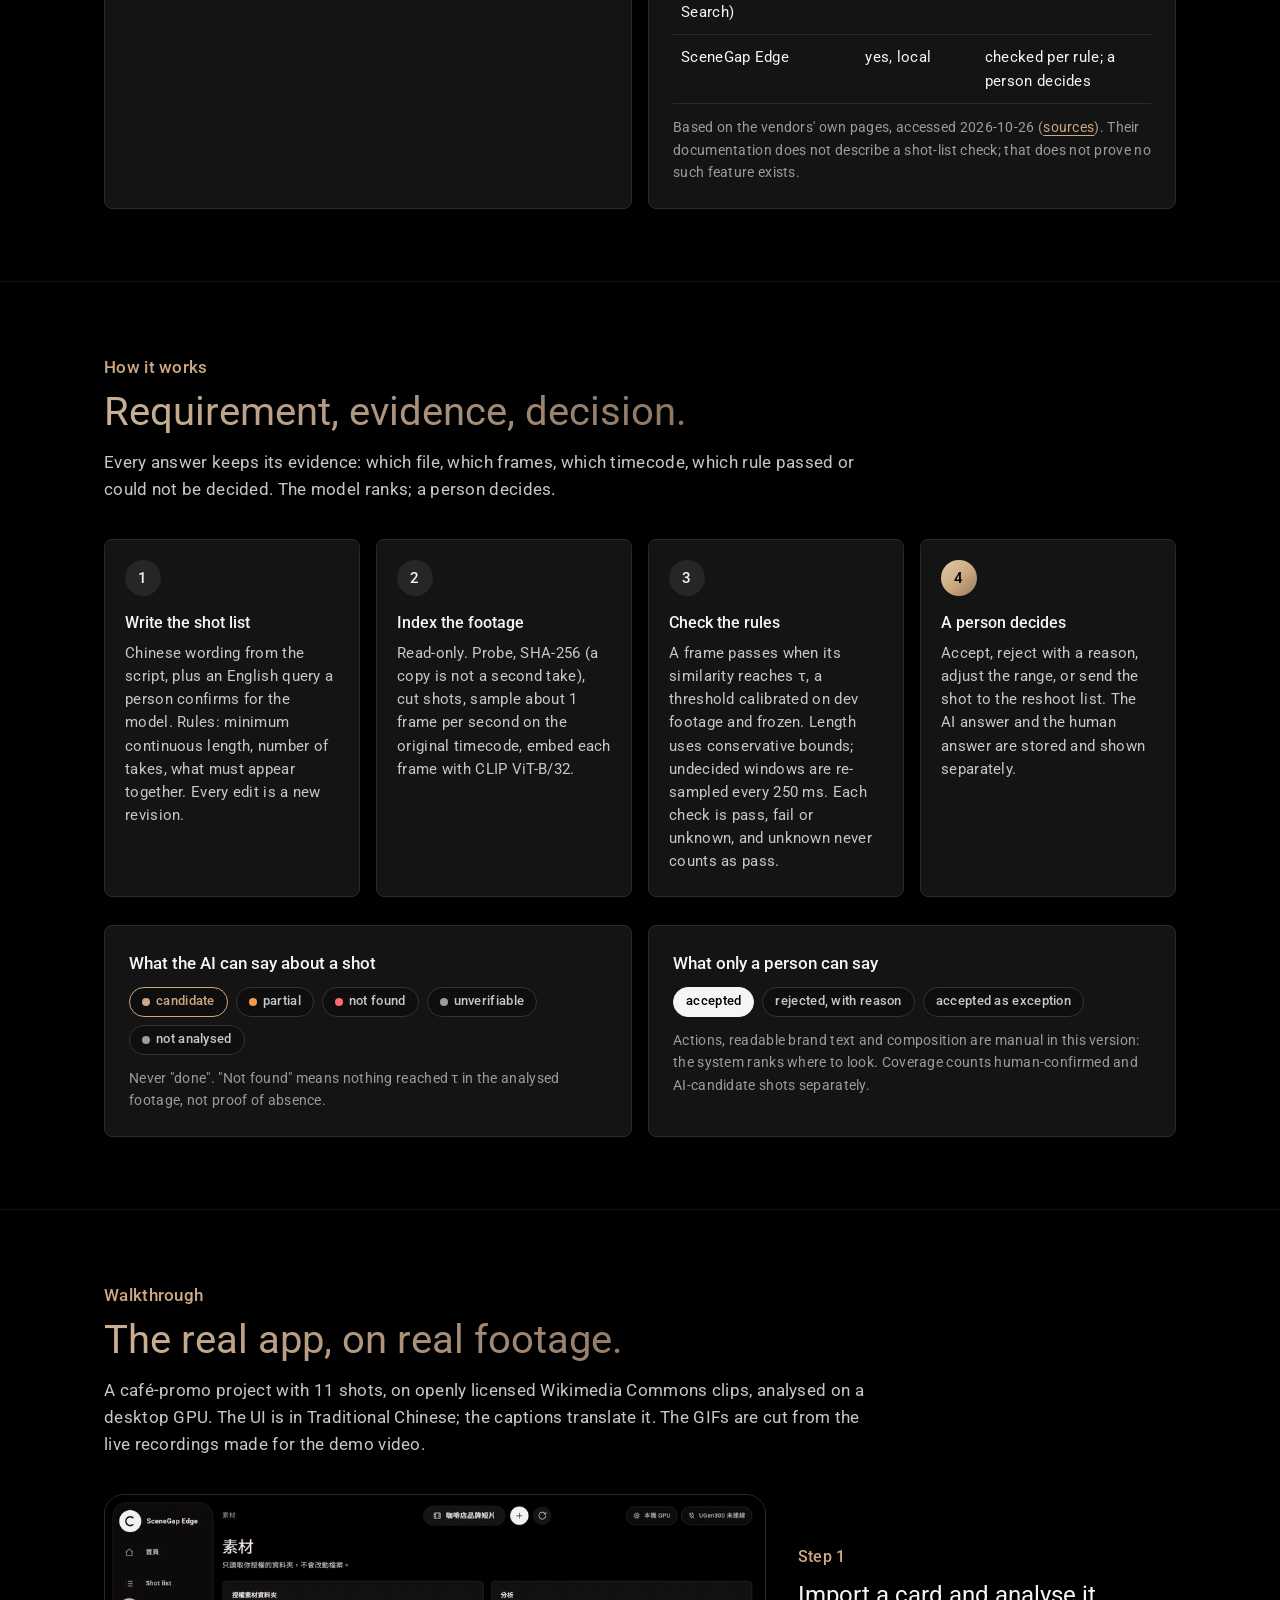
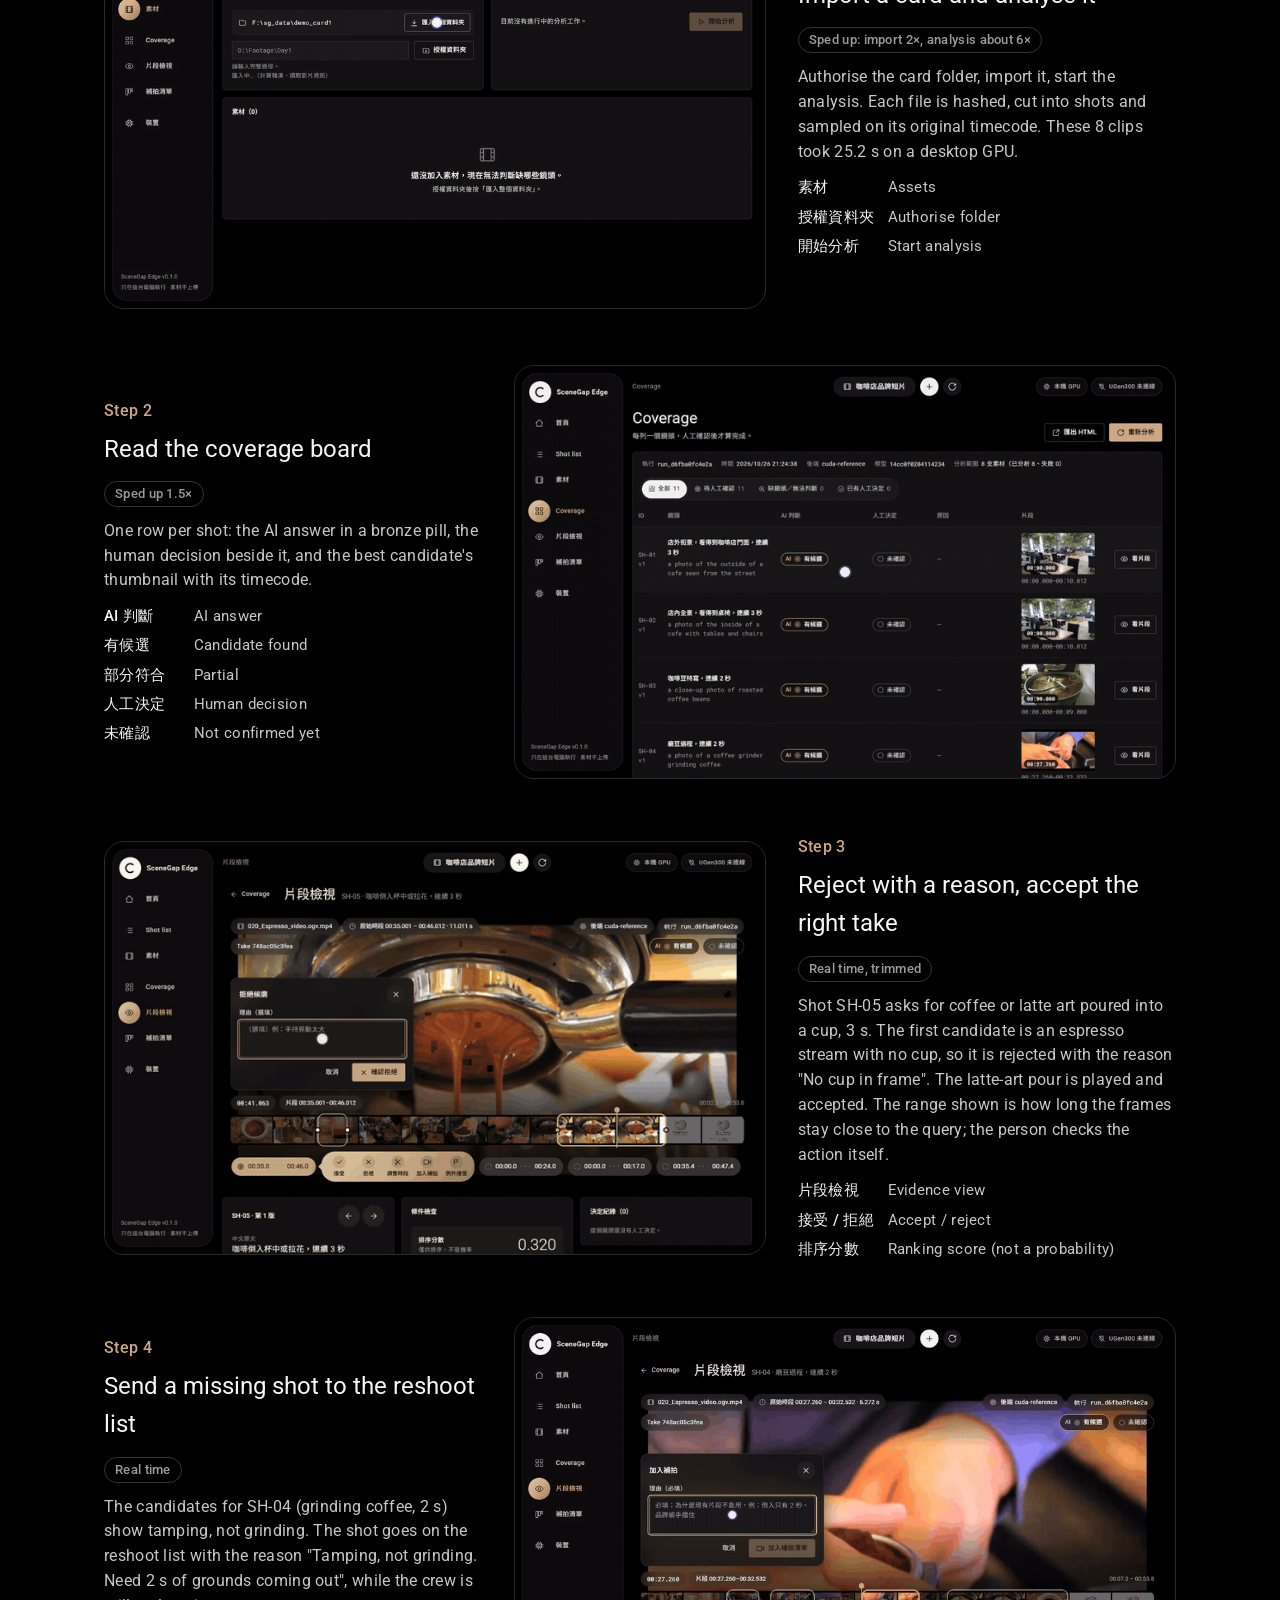
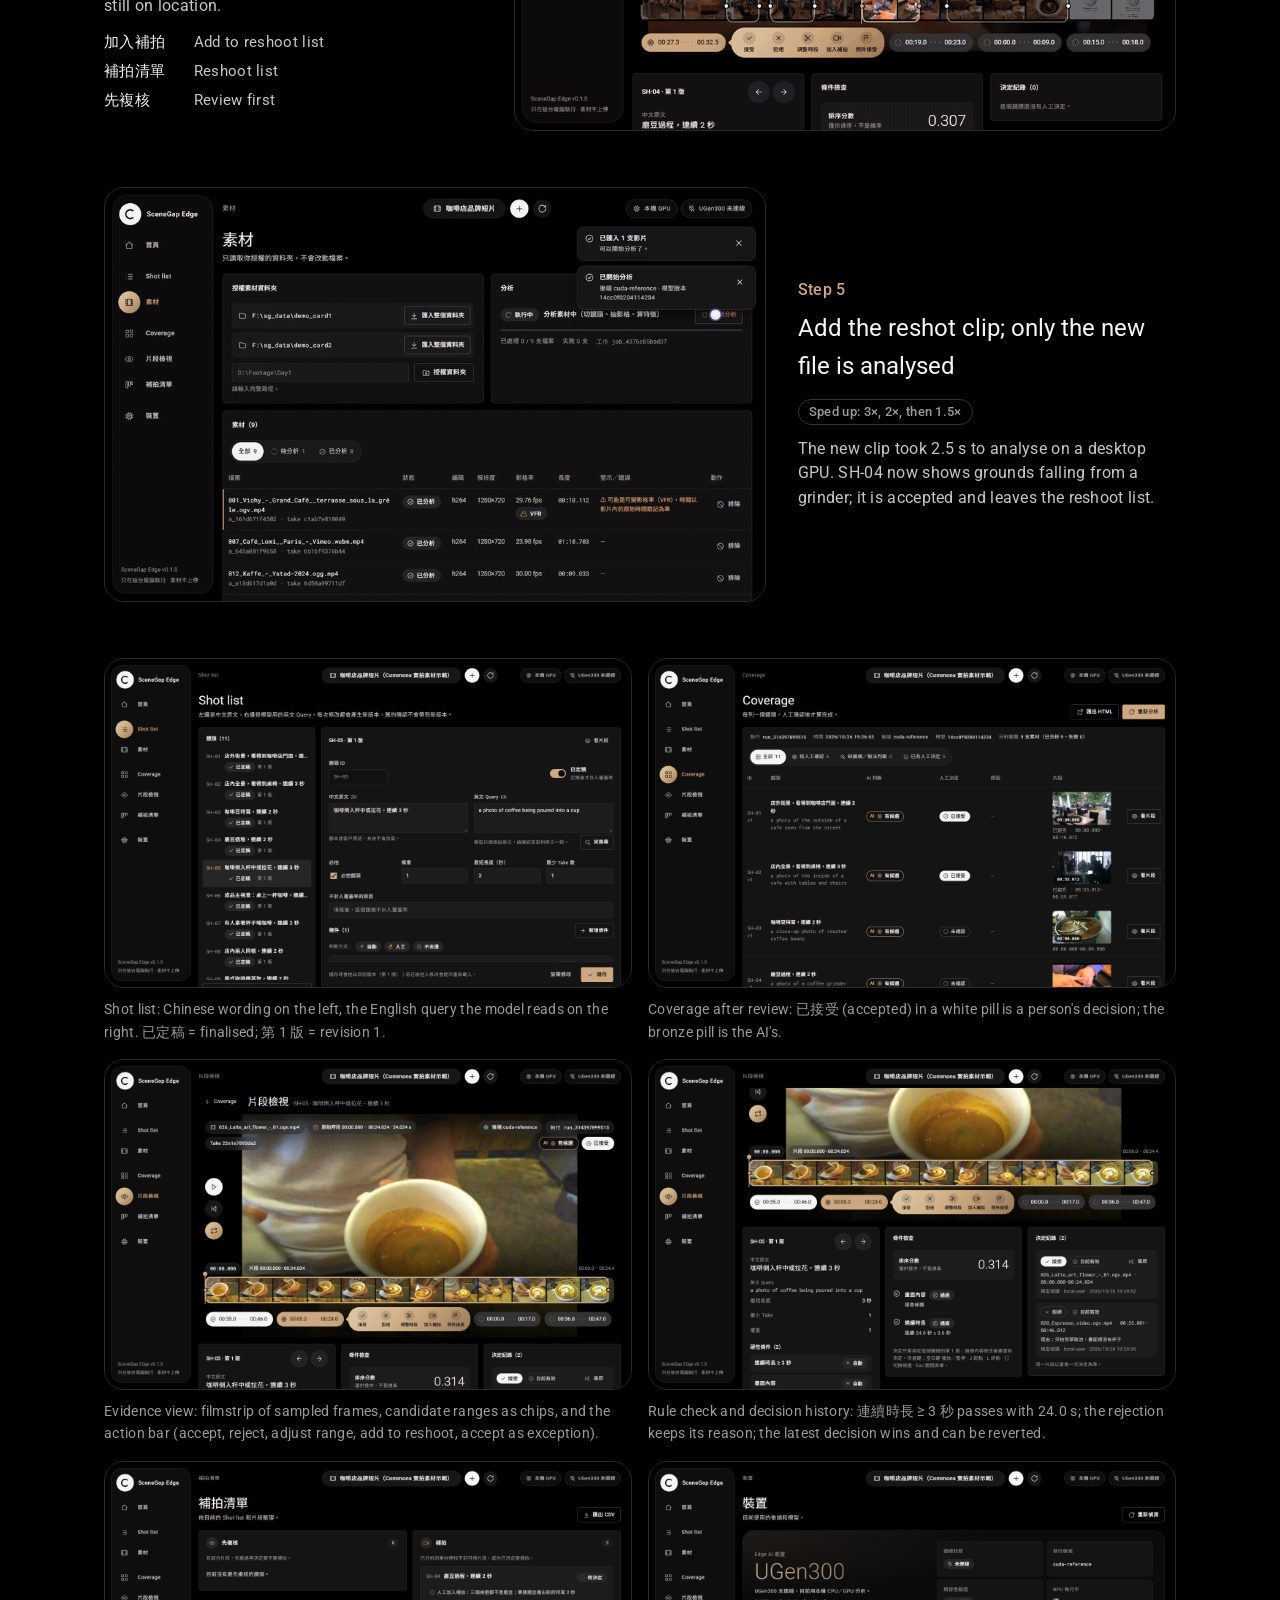
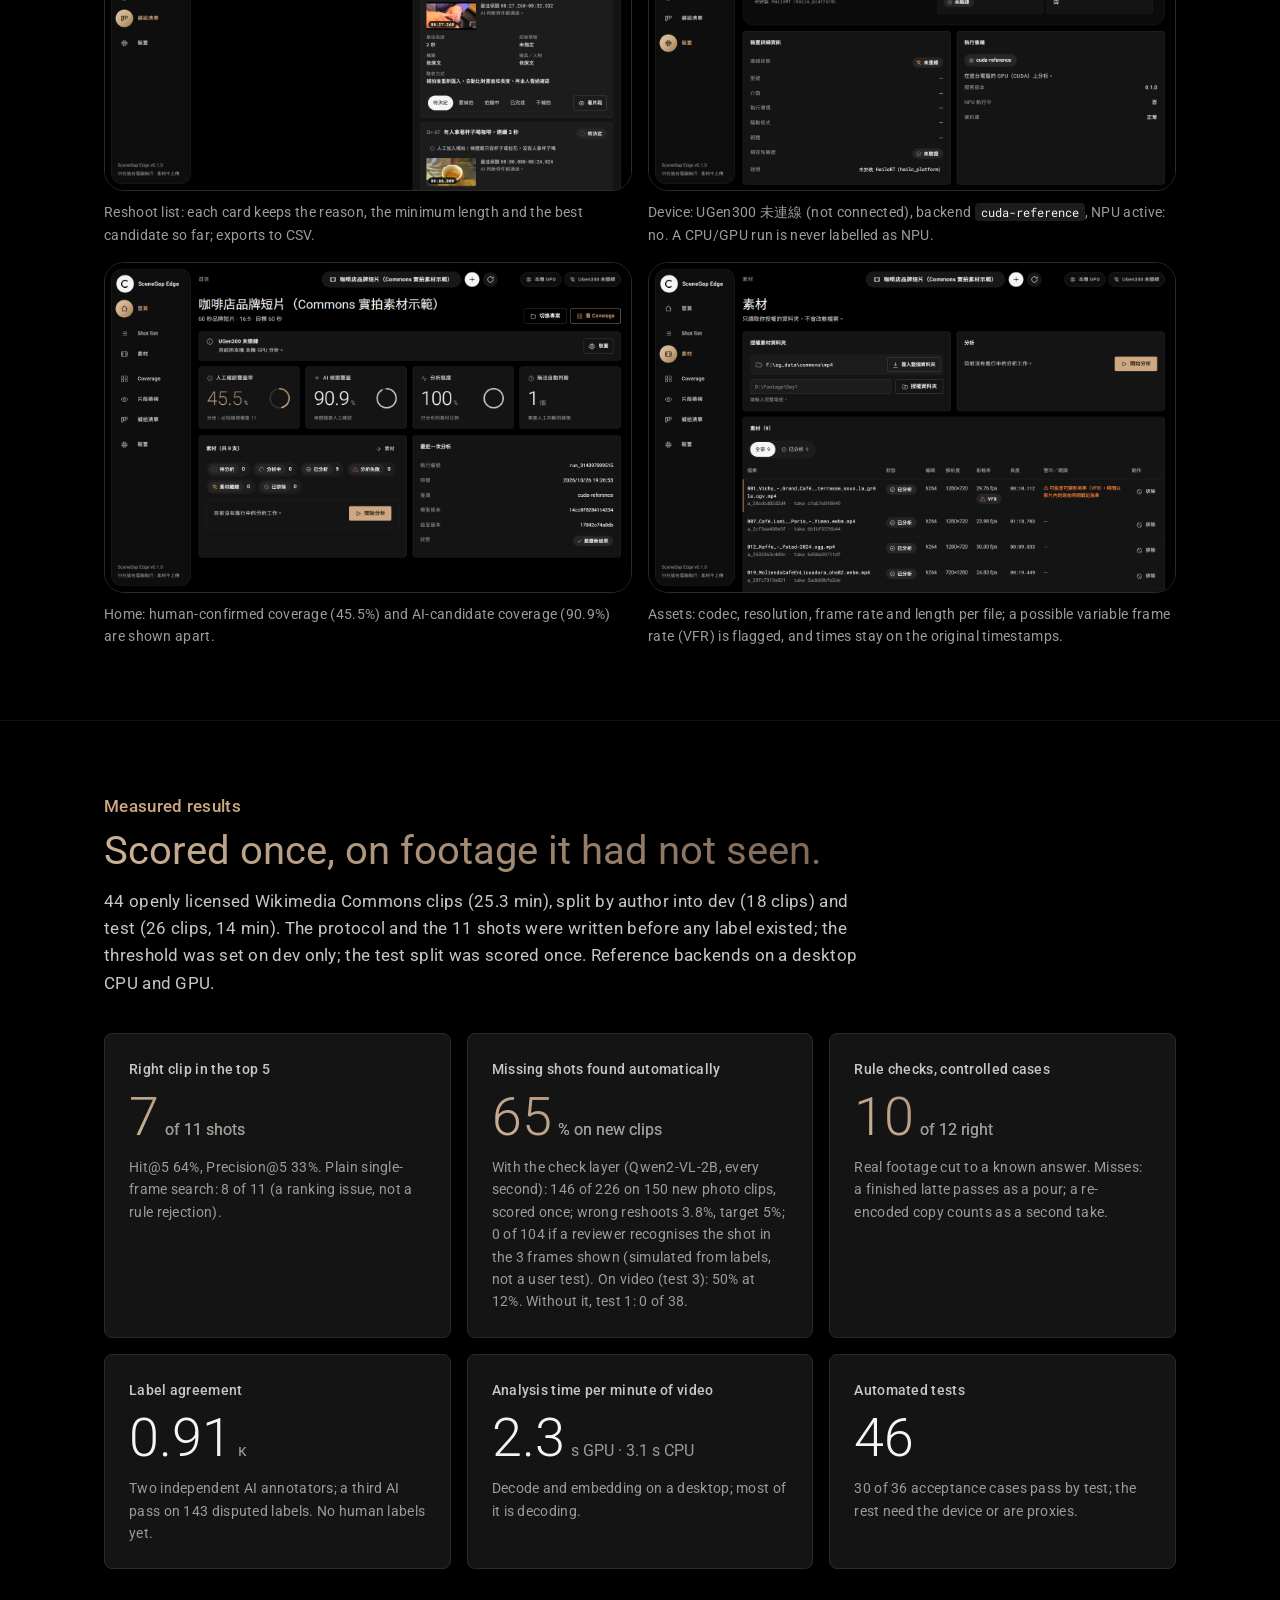
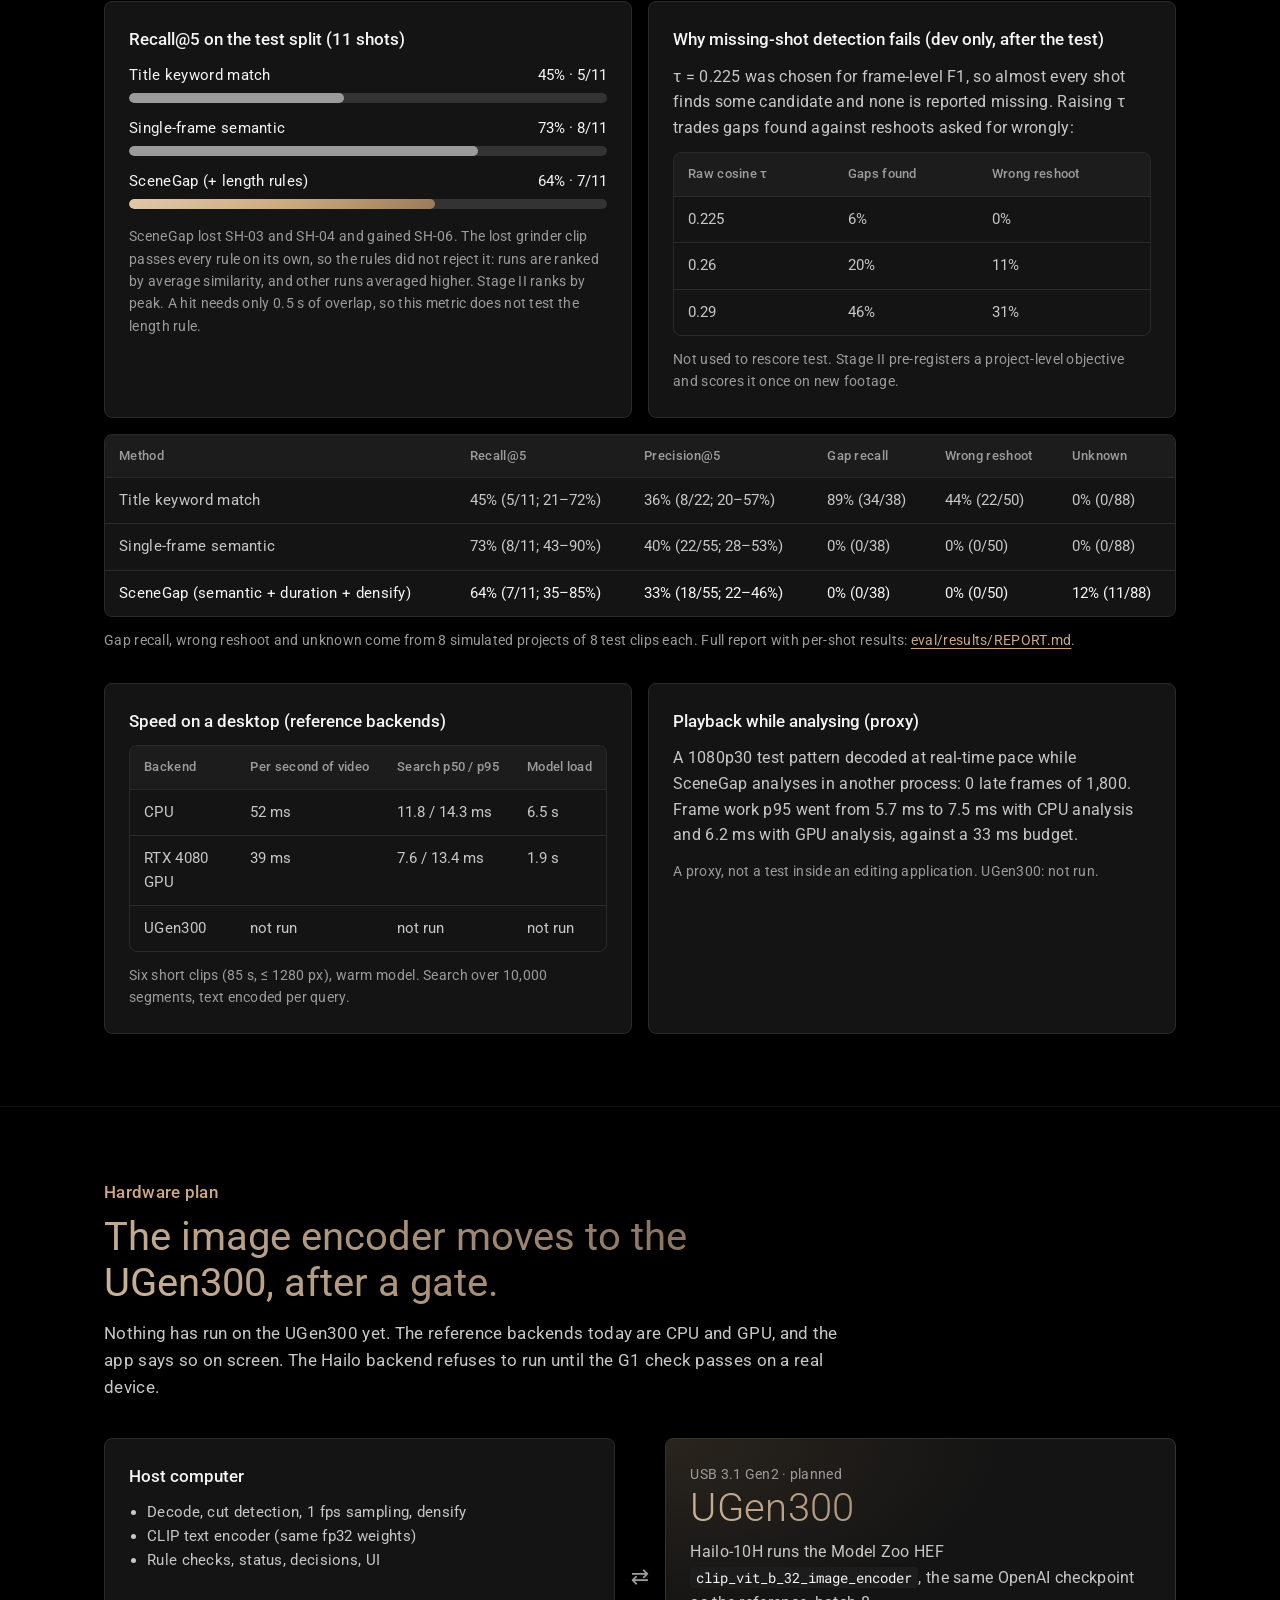
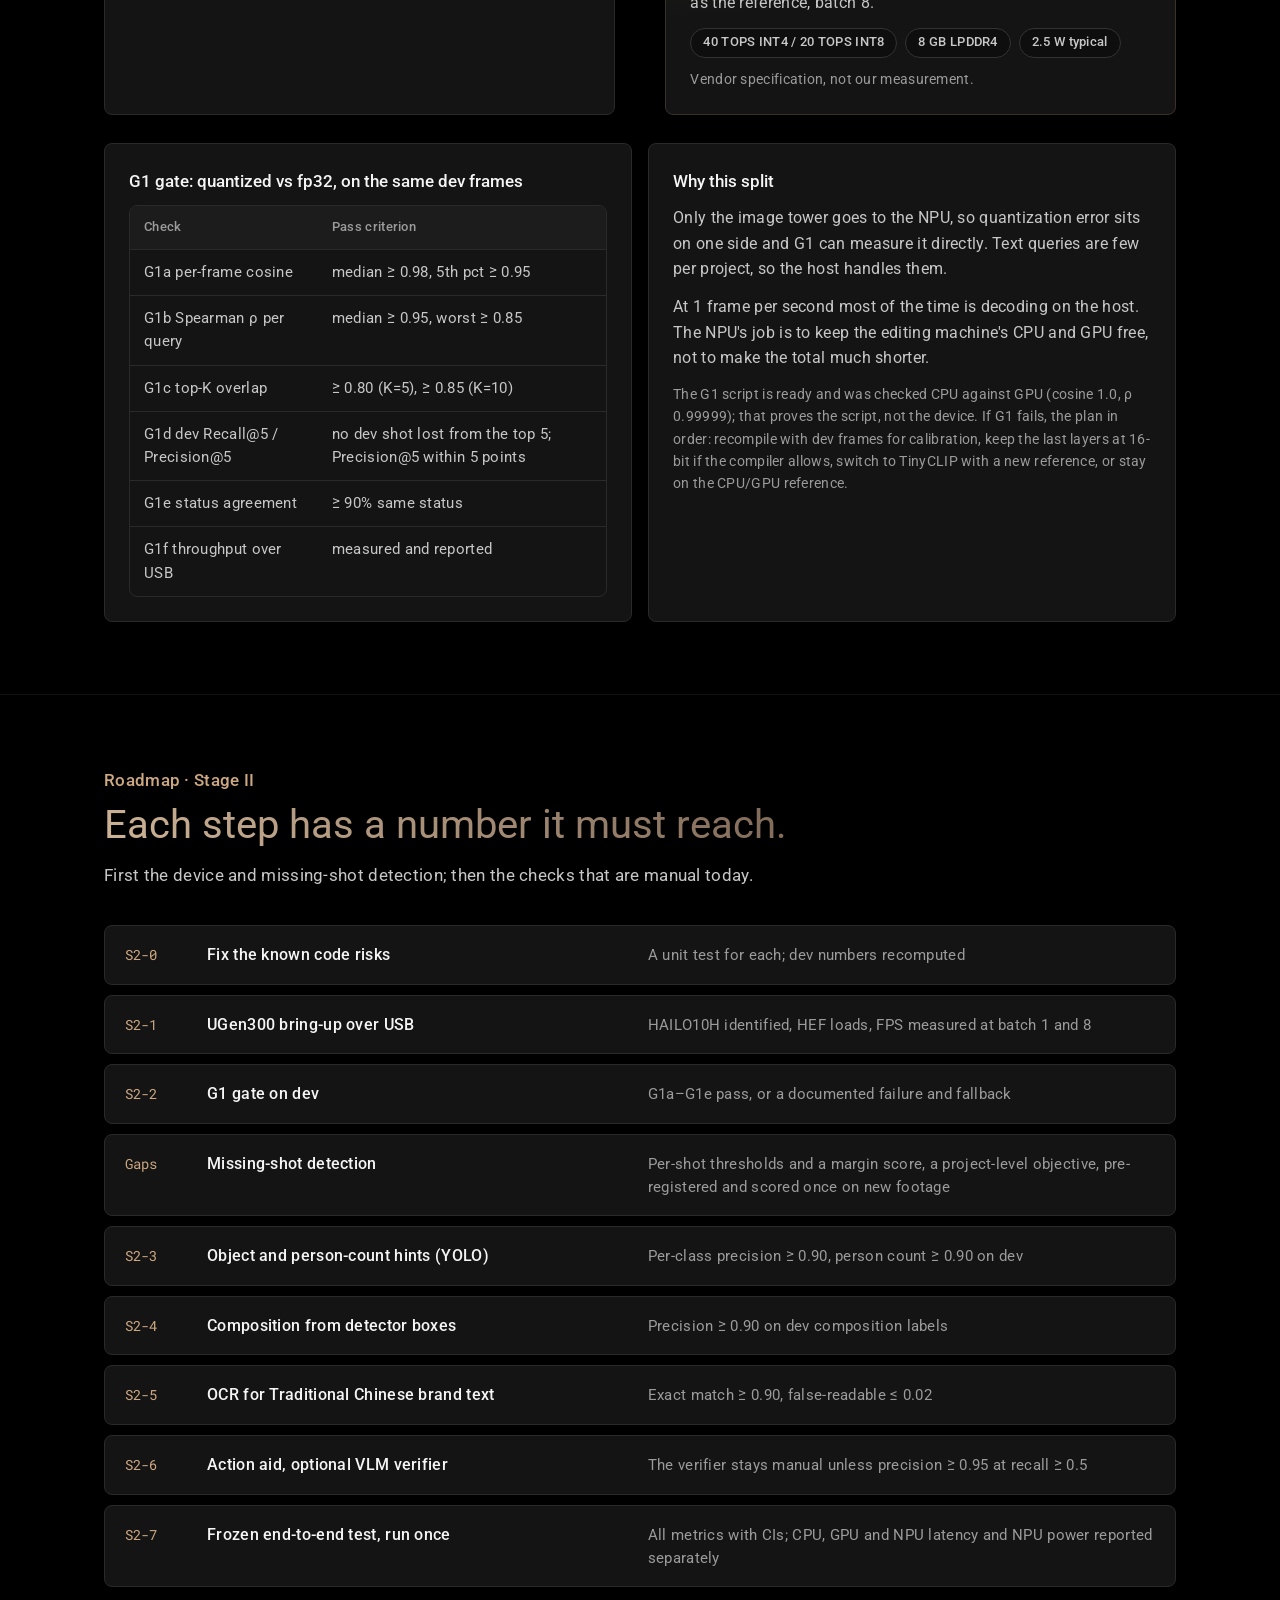
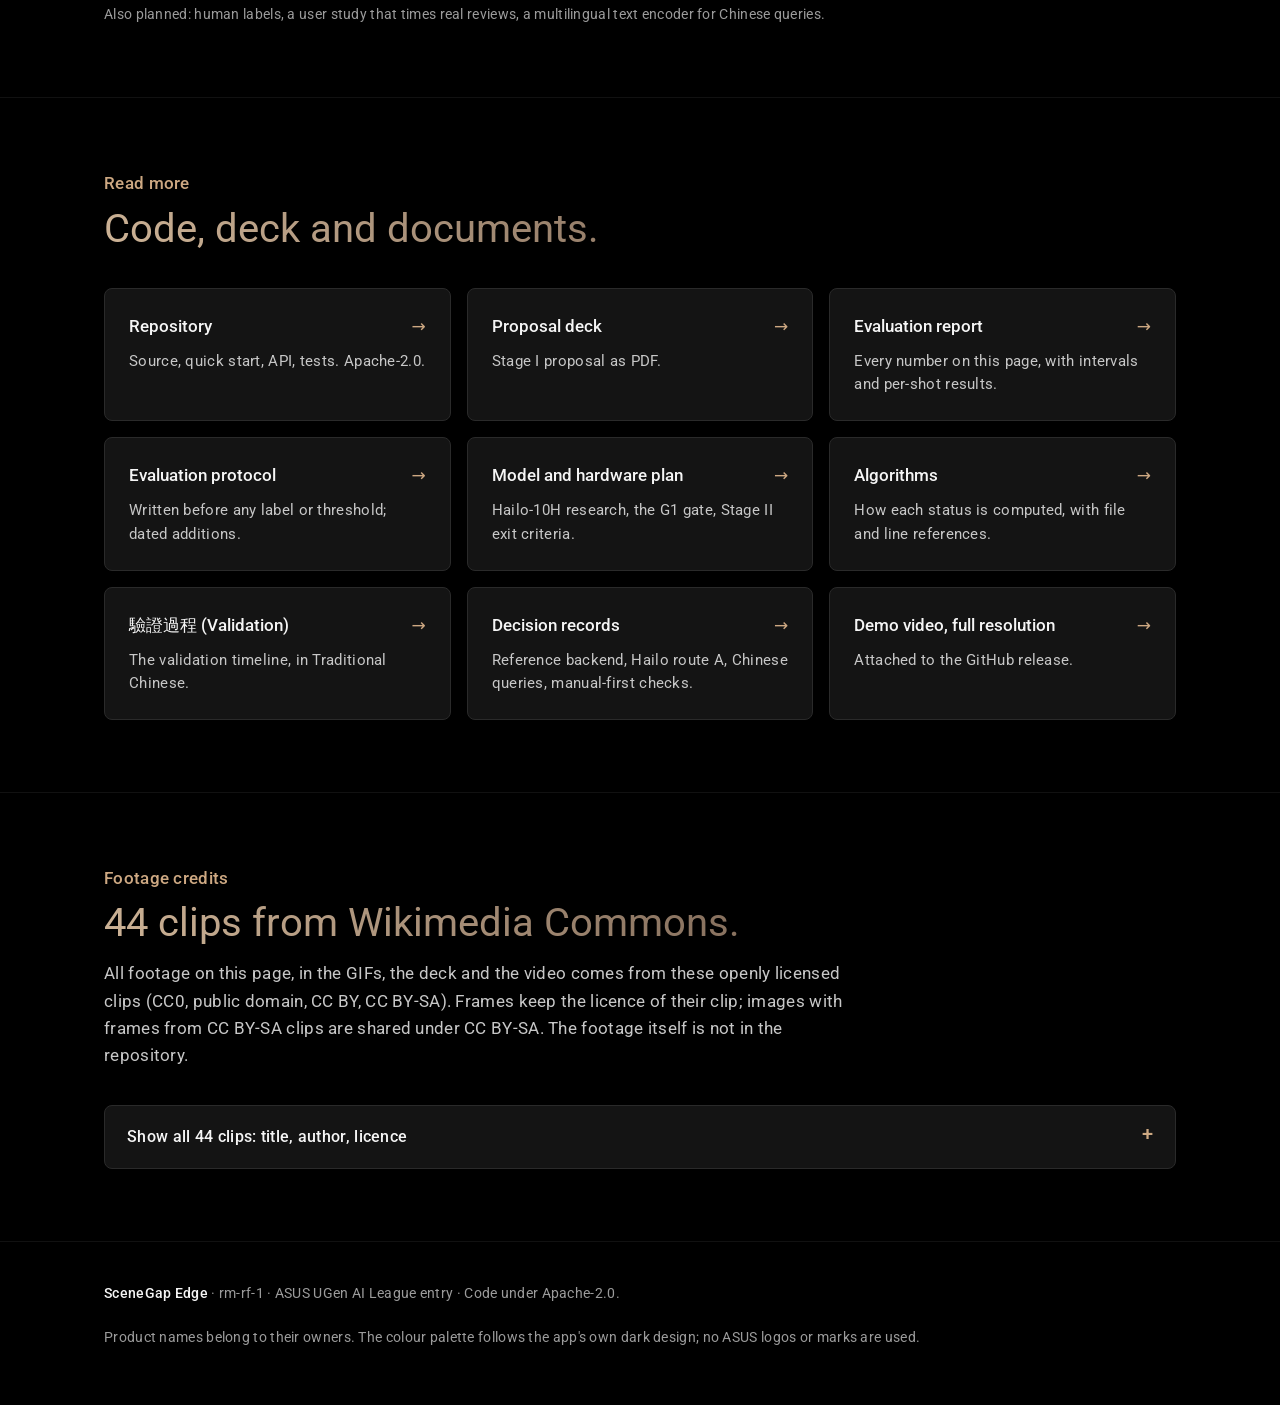
==== commit dcd4a8bc: "Credit line: intended for the ASUS UGen300; drop the not-affiliated note Co-Authored-By: Claude Opus" ====
--- a/site/index.html
+++ b/site/index.html
@@ -4,7 +4,7 @@
 <meta charset="utf-8">
 <meta name="viewport" content="width=device-width, initial-scale=1">
 <title>SceneGap Edge</title>
-<meta name="description" content="SceneGap Edge checks a video shot list against the footage on your own computer, before the crew leaves the location. Local-first, a person confirms every answer.">
+<meta name="description" content="SceneGap Edge checks a video shot list against the footage on your own computer, before the crew leaves the location. It runs locally and a person confirms every answer.">
 <meta name="theme-color" content="#000000">
 <meta property="og:title" content="SceneGap Edge">
 <meta property="og:description" content="Helps a crew check the shot list against the footage before leaving the location, with playable evidence and a person's decision on every shot.">
@@ -605,7 +605,7 @@
 <footer>
   <div class="wrap">
     <p><strong>SceneGap Edge</strong> · rm-rf-1 · ASUS UGen AI League entry · Code under Apache-2.0.</p>
-    <p>Not affiliated with or endorsed by ASUS or Hailo. Product names belong to their owners. The colour palette follows
+    <p>Product names belong to their owners. The colour palette follows
       the app's own dark design; no ASUS logos or marks are used.</p>
   </div>
 </footer>
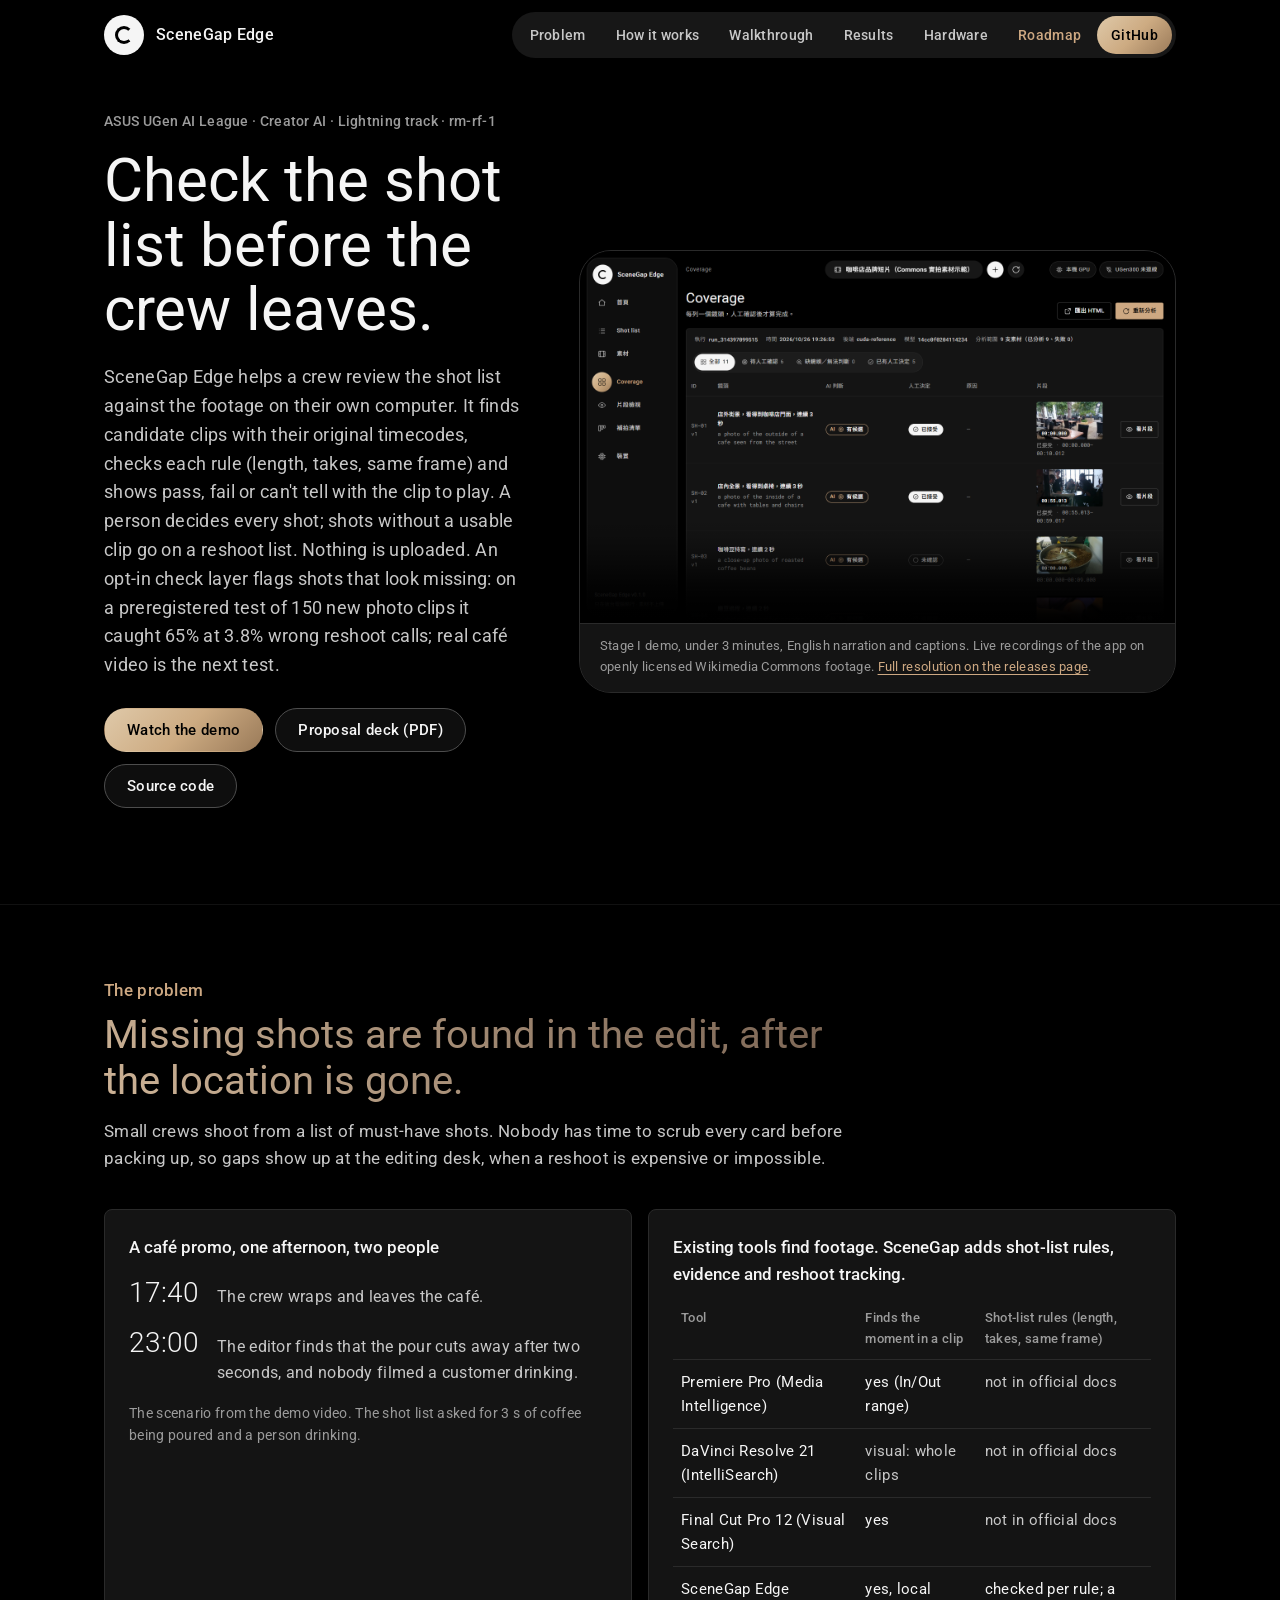
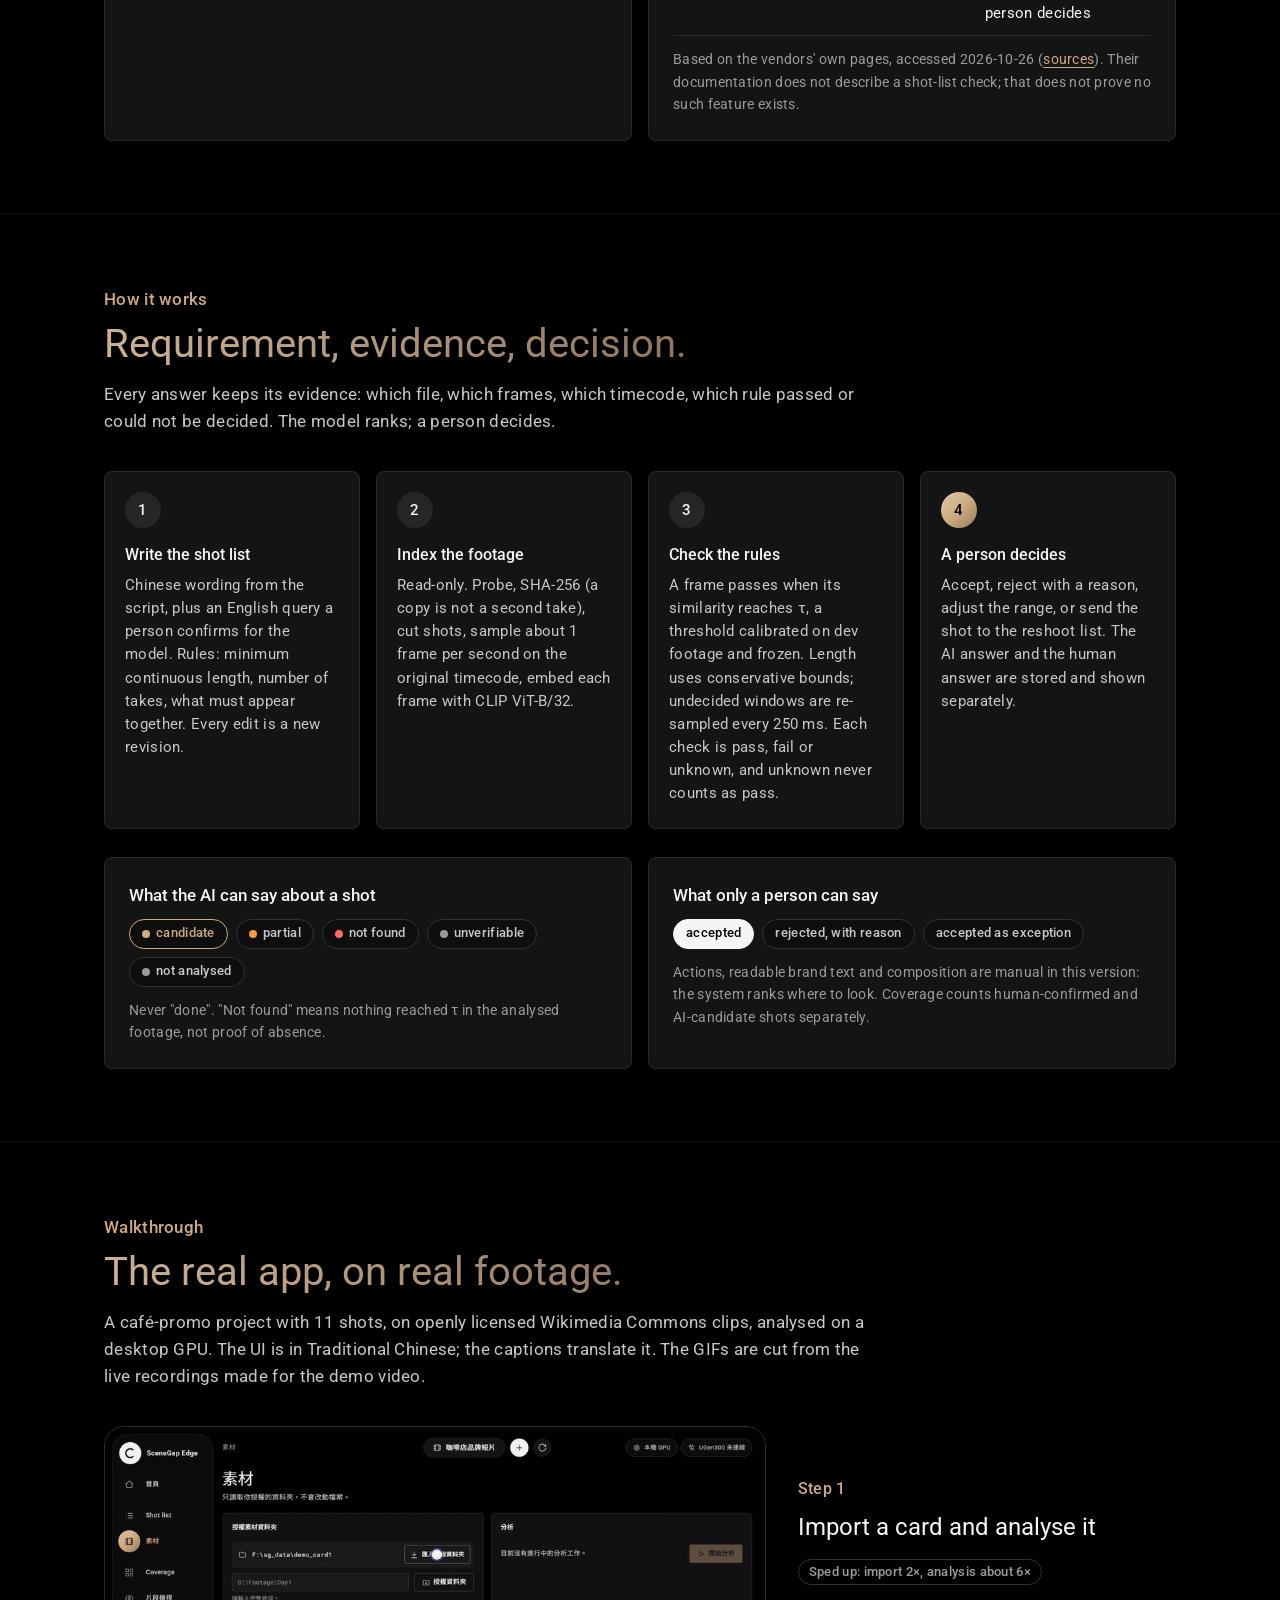
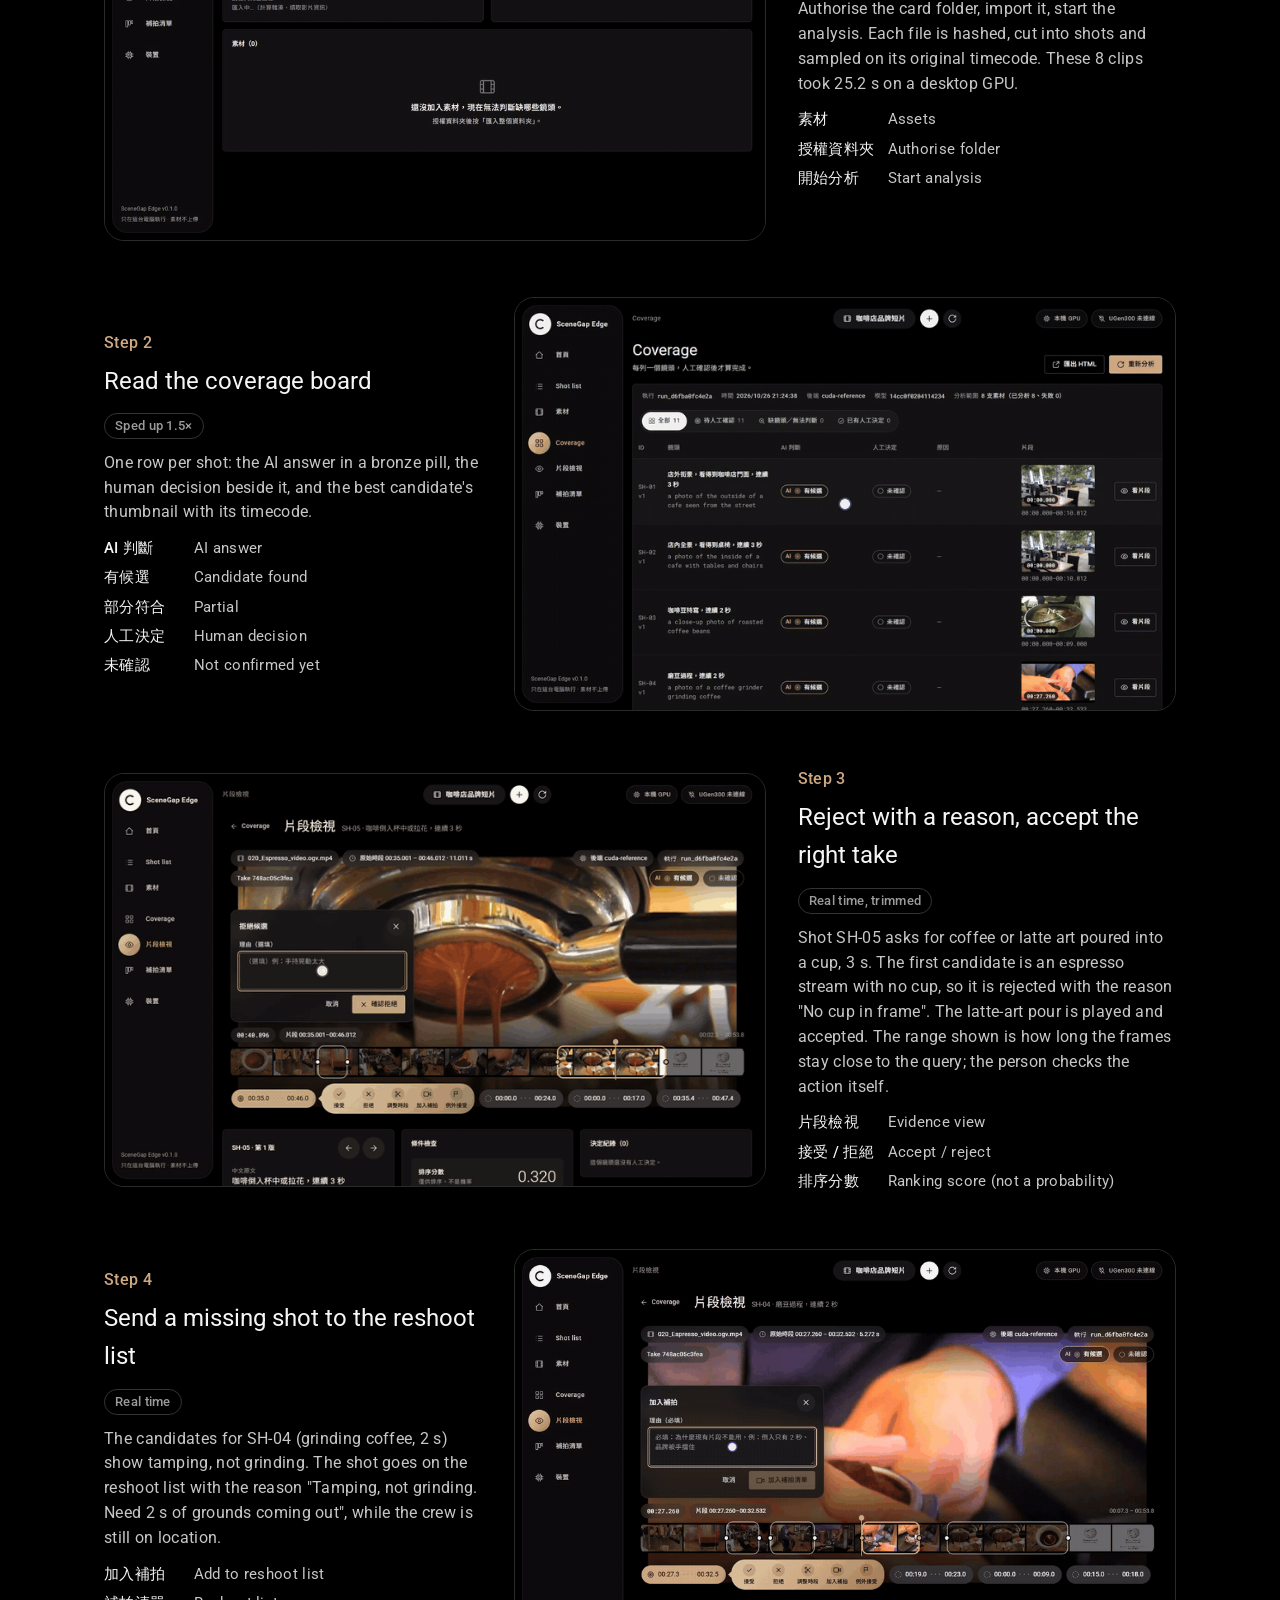
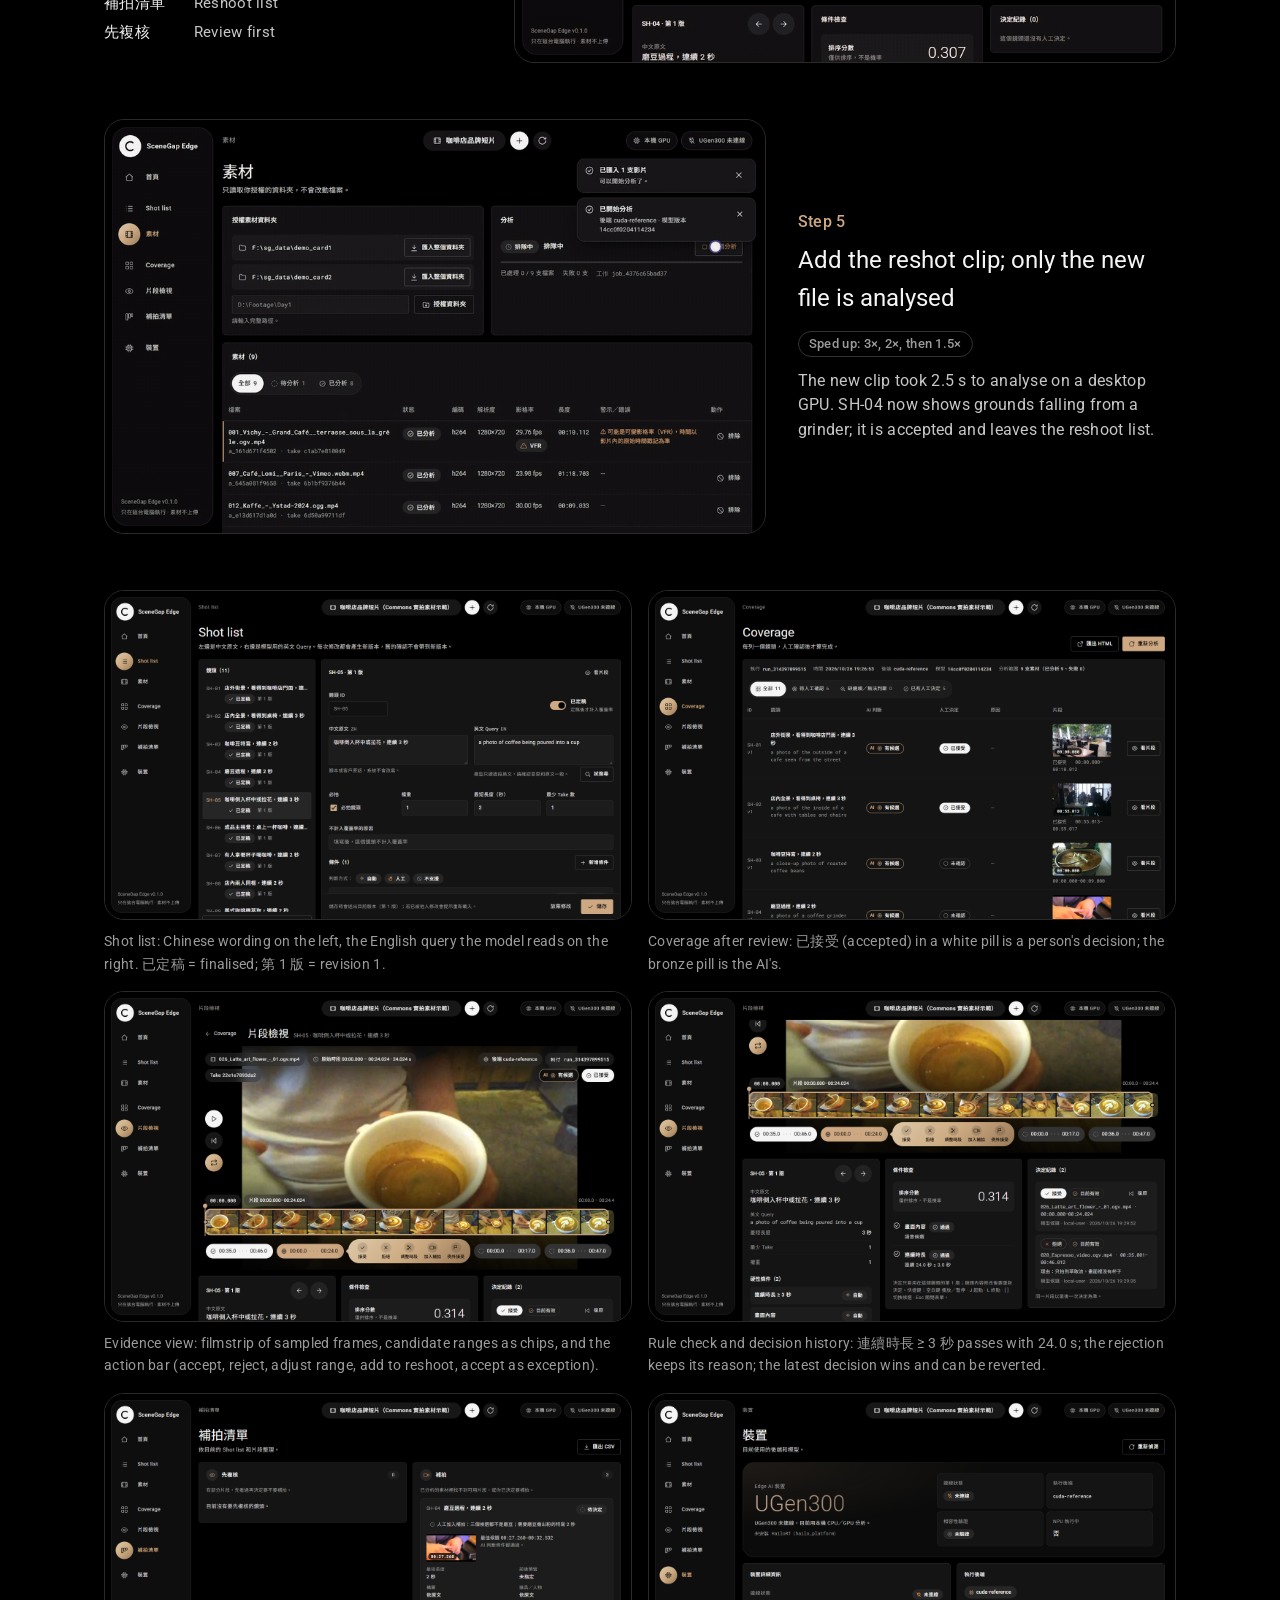
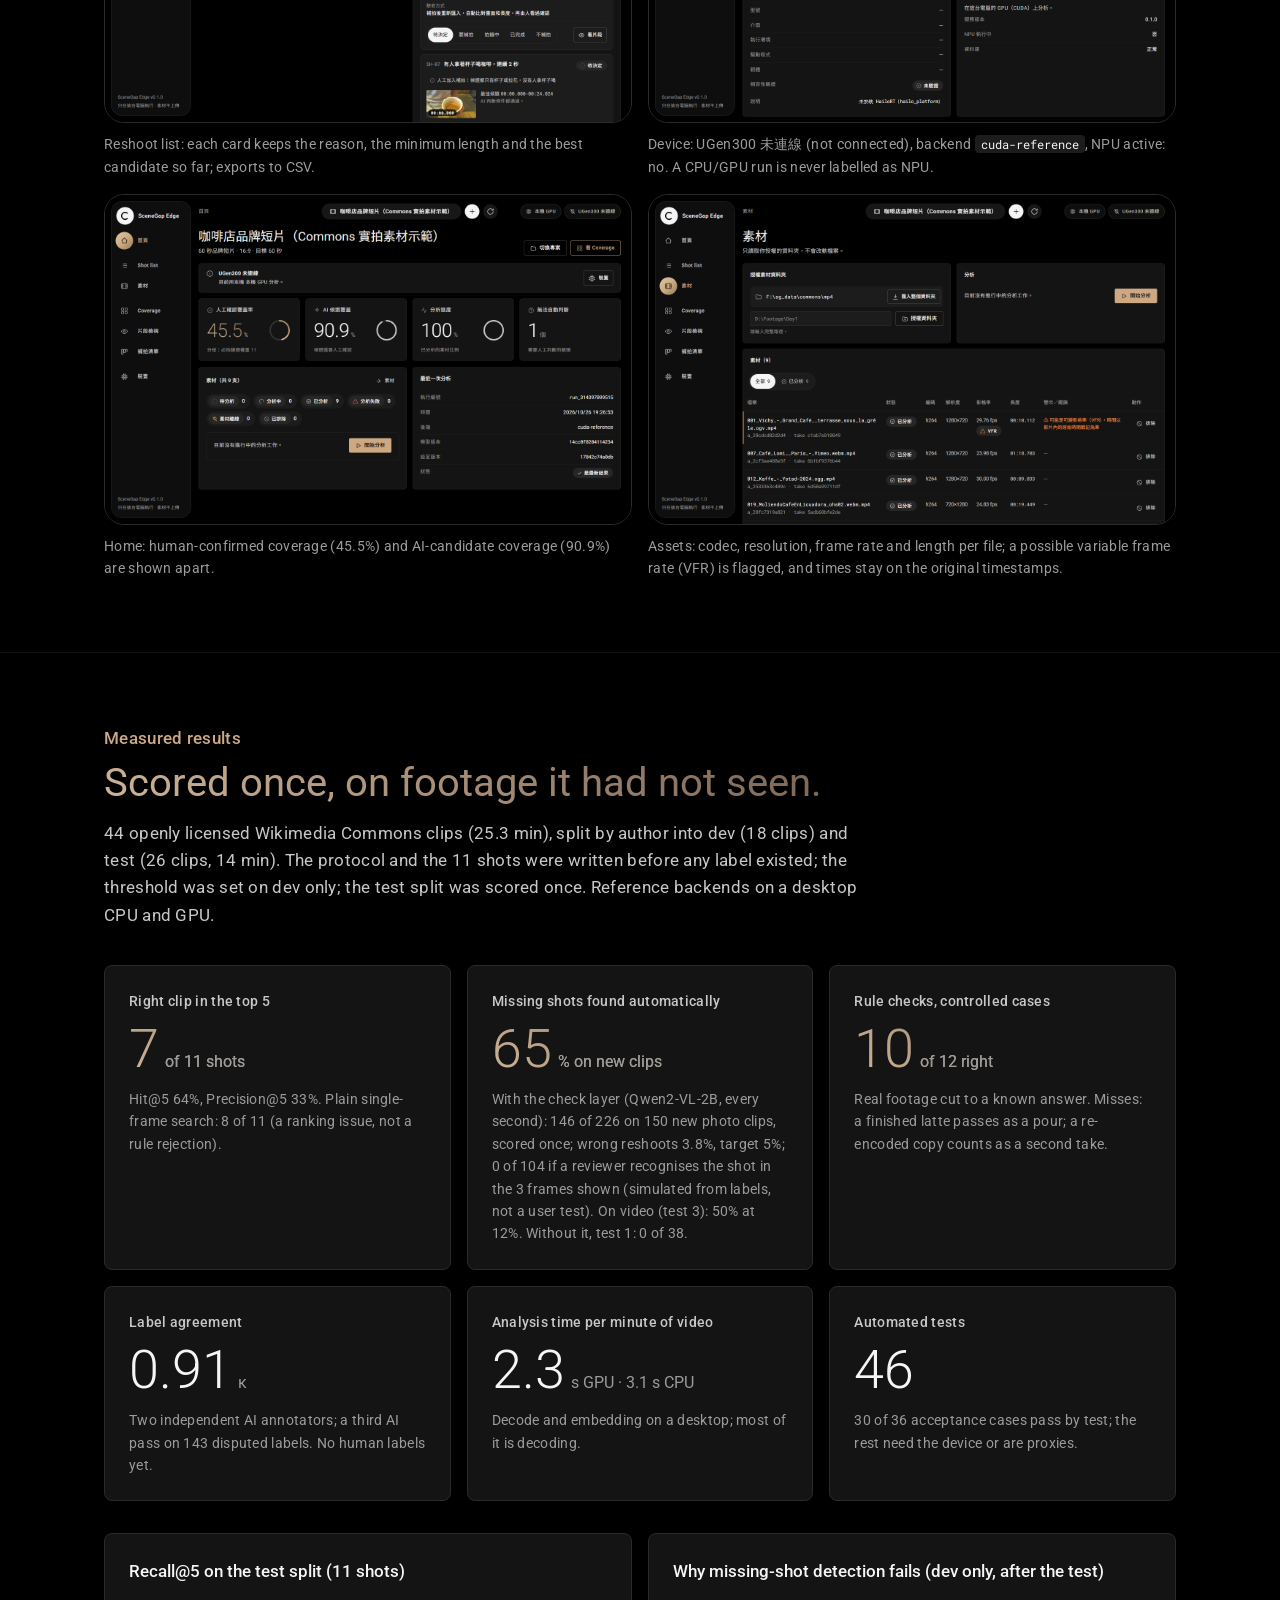
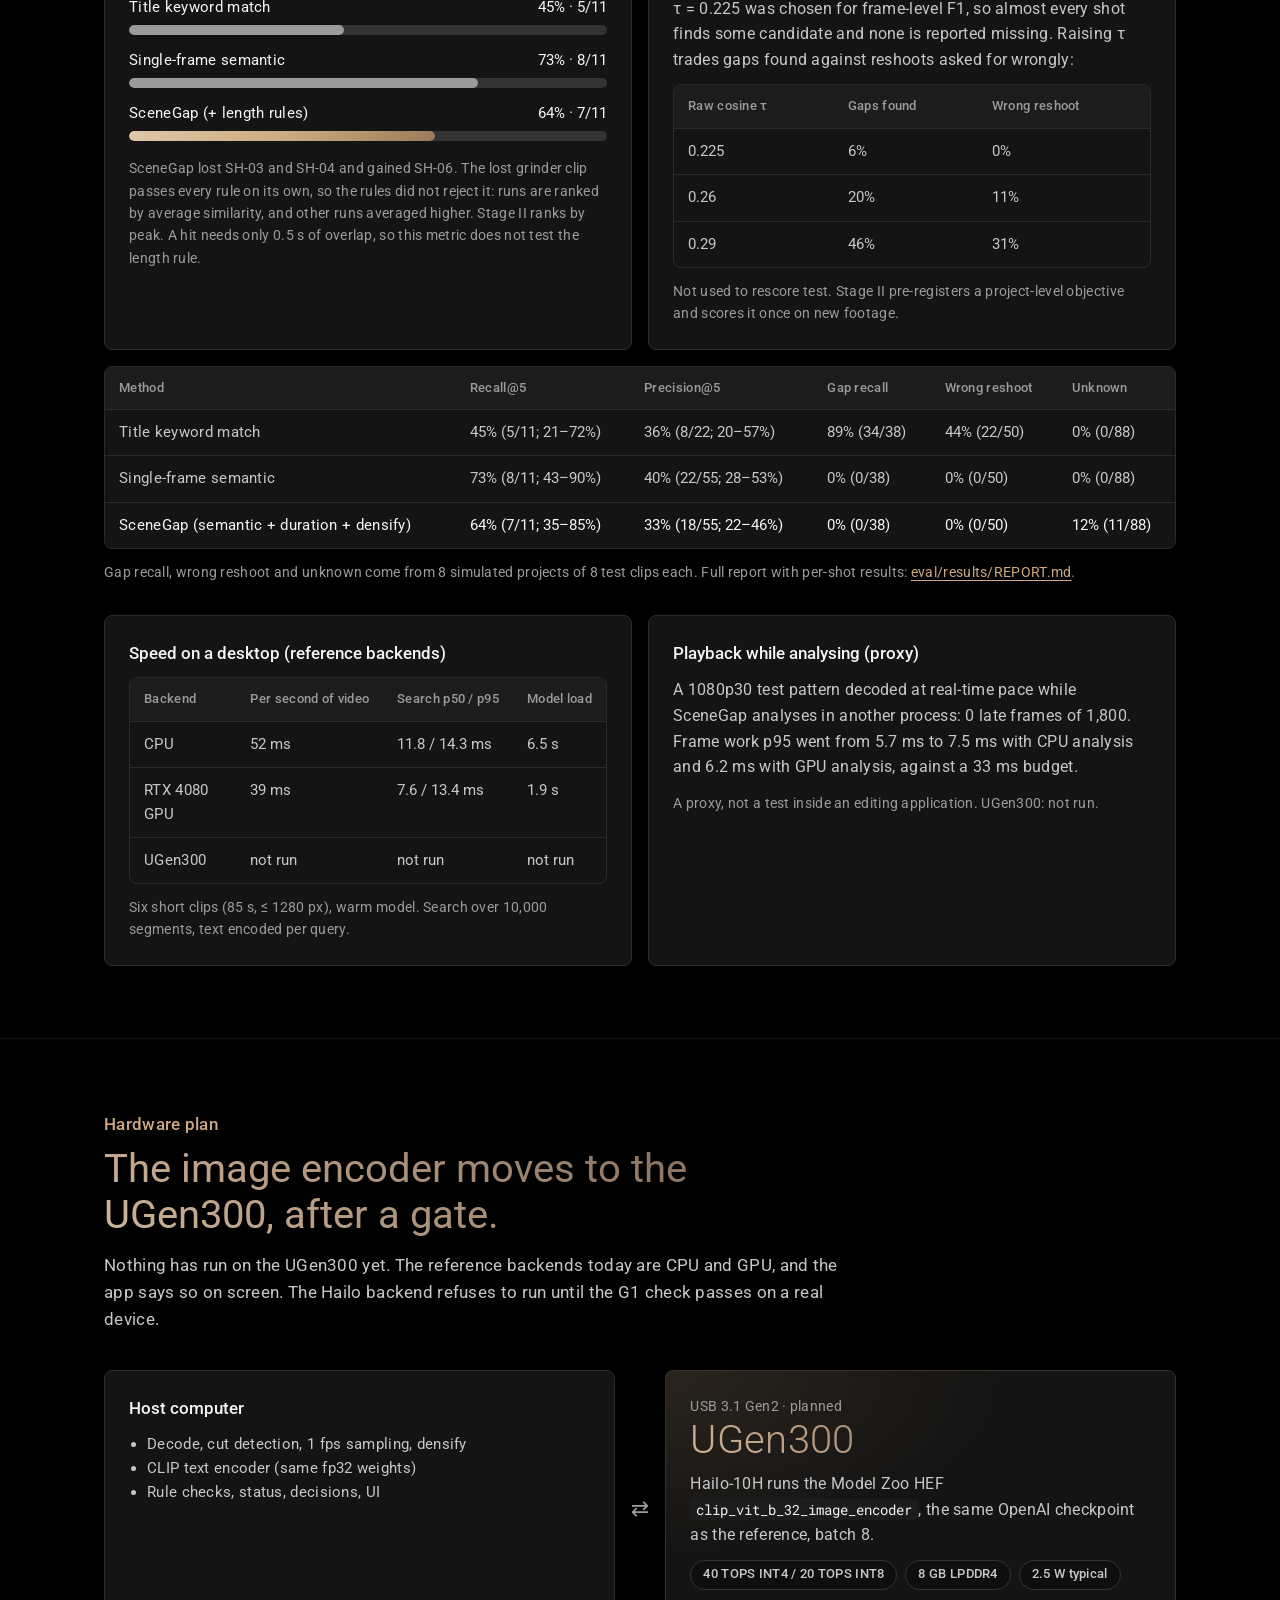
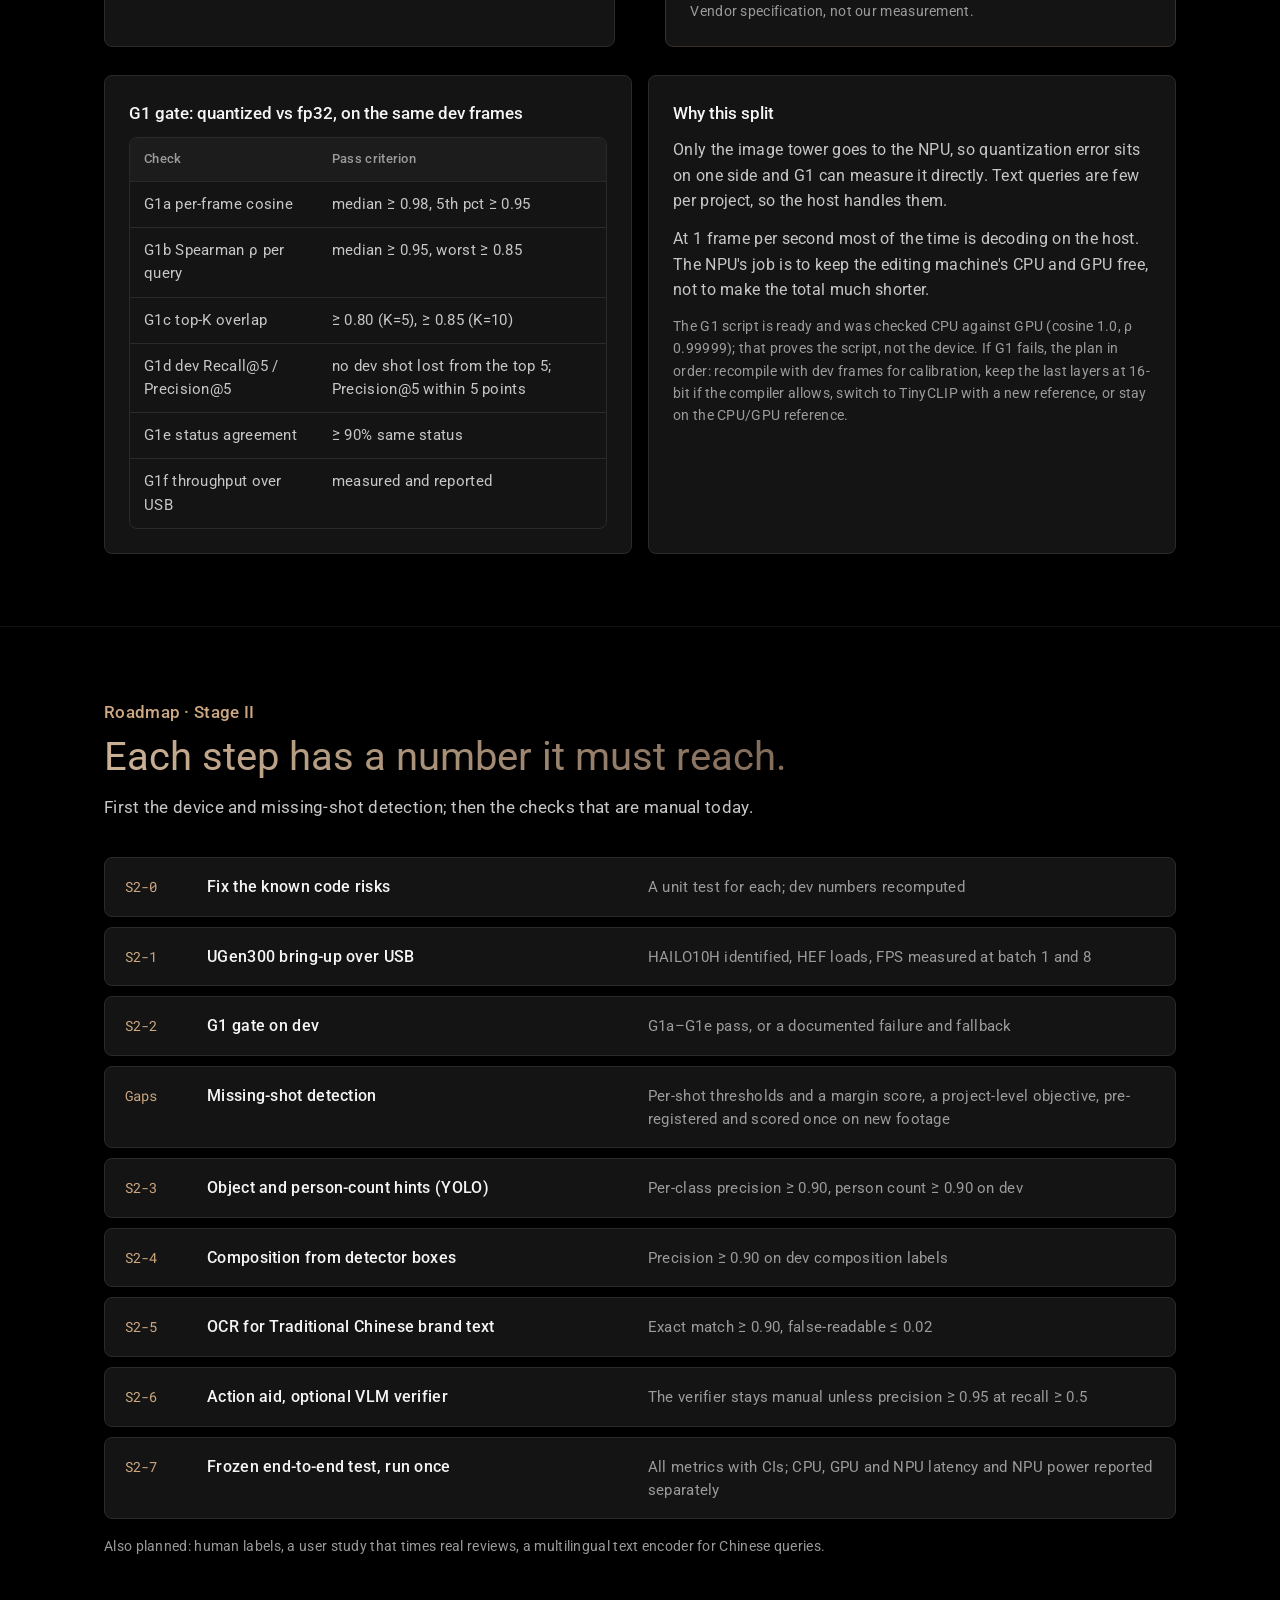
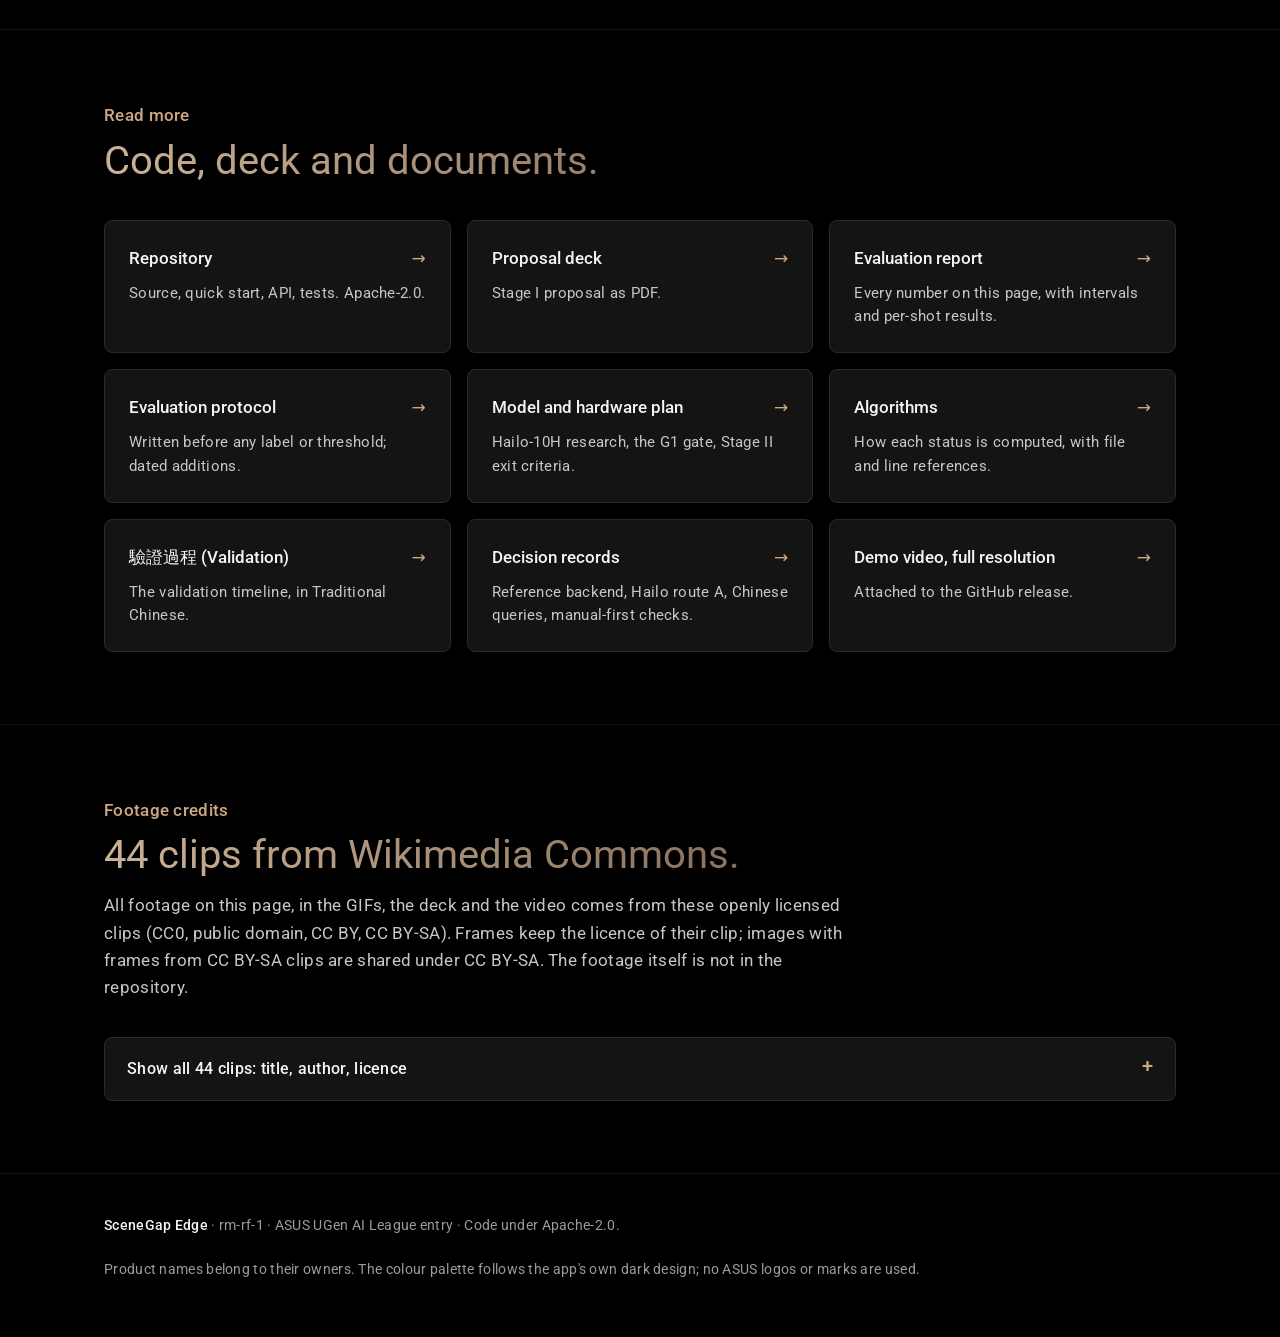
==== commit 1ff55cec: "Site: remove the tech tag chips under the hero buttons Co-Authored-By: Claude Opus 5.5 <noreply@anth" ====
--- a/site/index.html
+++ b/site/index.html
@@ -50,12 +50,6 @@
         <a class="btn primary" href="#demo">Watch the demo</a>
         <a class="btn" href="assets/SceneGapEdge_StageI_Proposal.pdf">Proposal deck (PDF)</a>
         <a class="btn" href="https://github.com/yu9bryan/scenegap-edge">Source code</a>
-      </div>
-      <div class="hero-meta">
-        <span class="pill">CLIP ViT-B/32</span>
-        <span class="pill">FastAPI + vanilla JS</span>
-        <span class="pill">Runs on 127.0.0.1</span>
-        <span class="pill">Apache-2.0</span>
       </div>
     </div>
     <div id="demo">
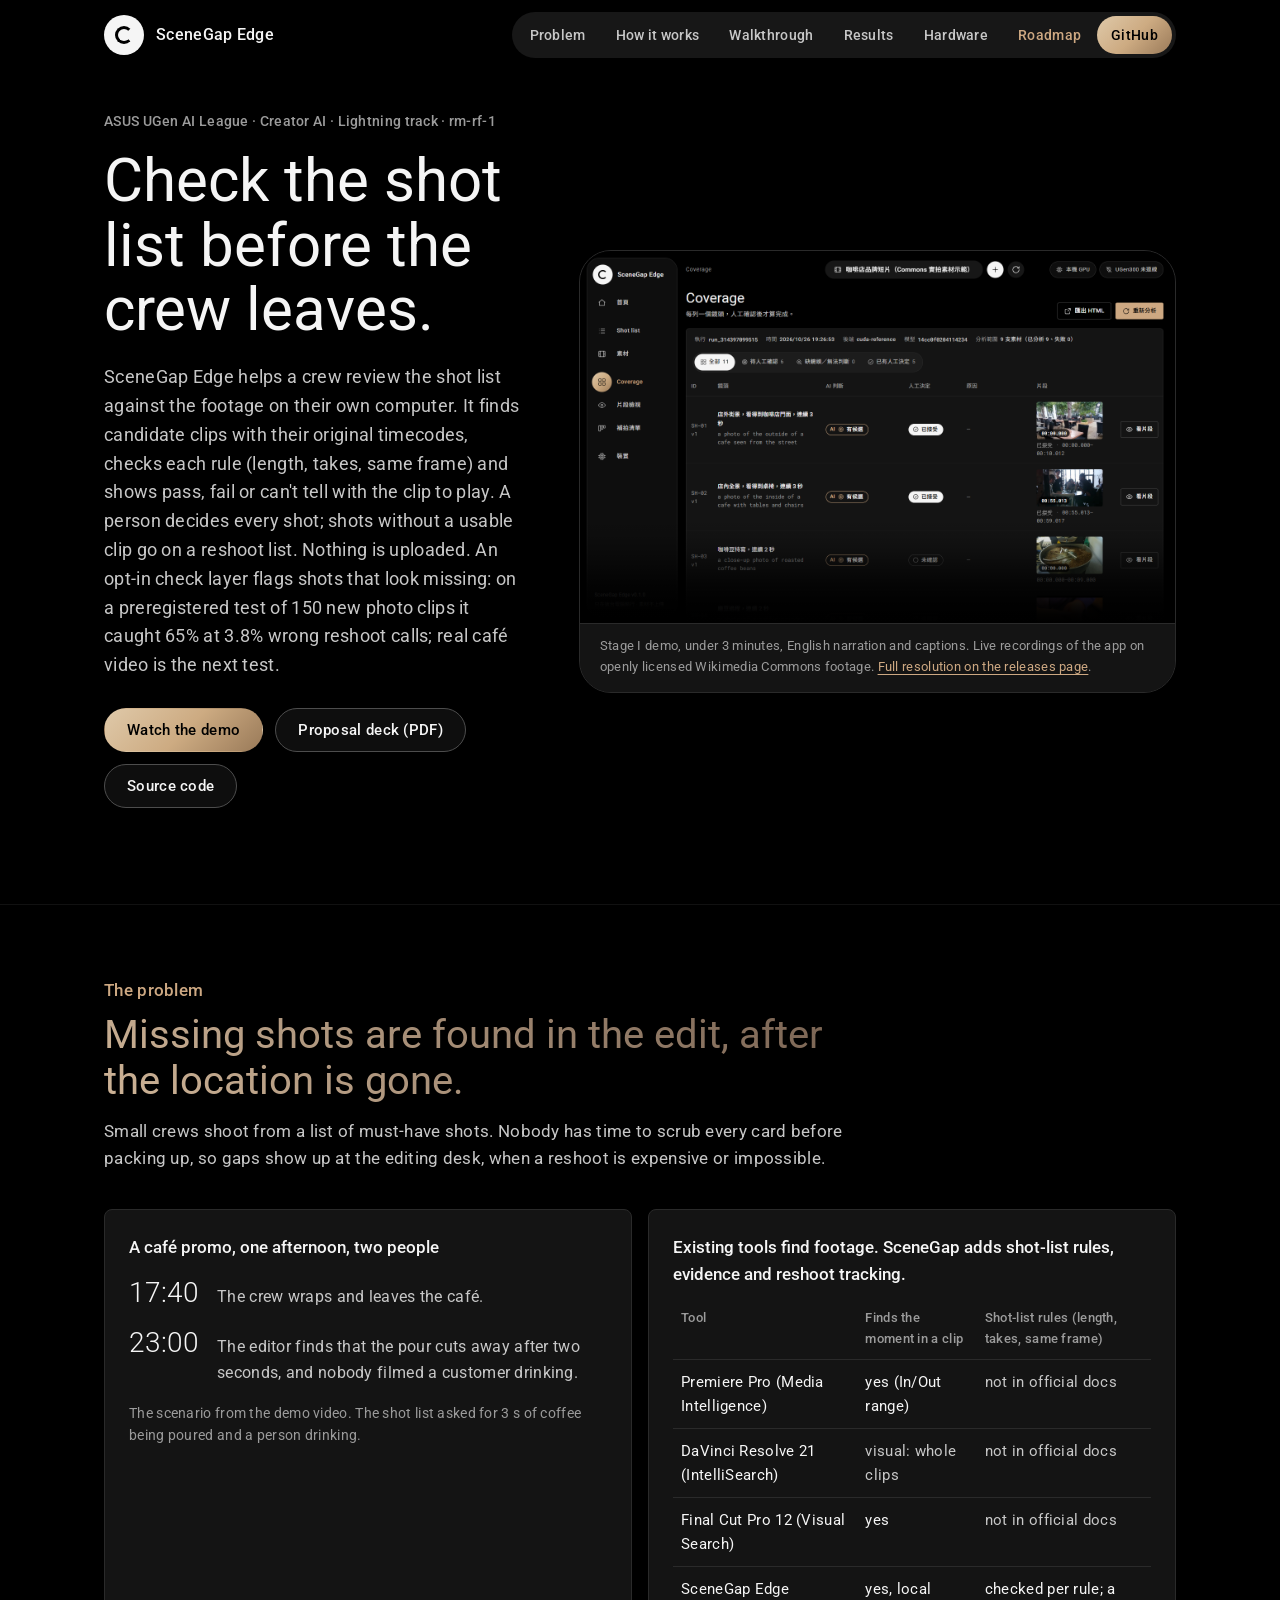
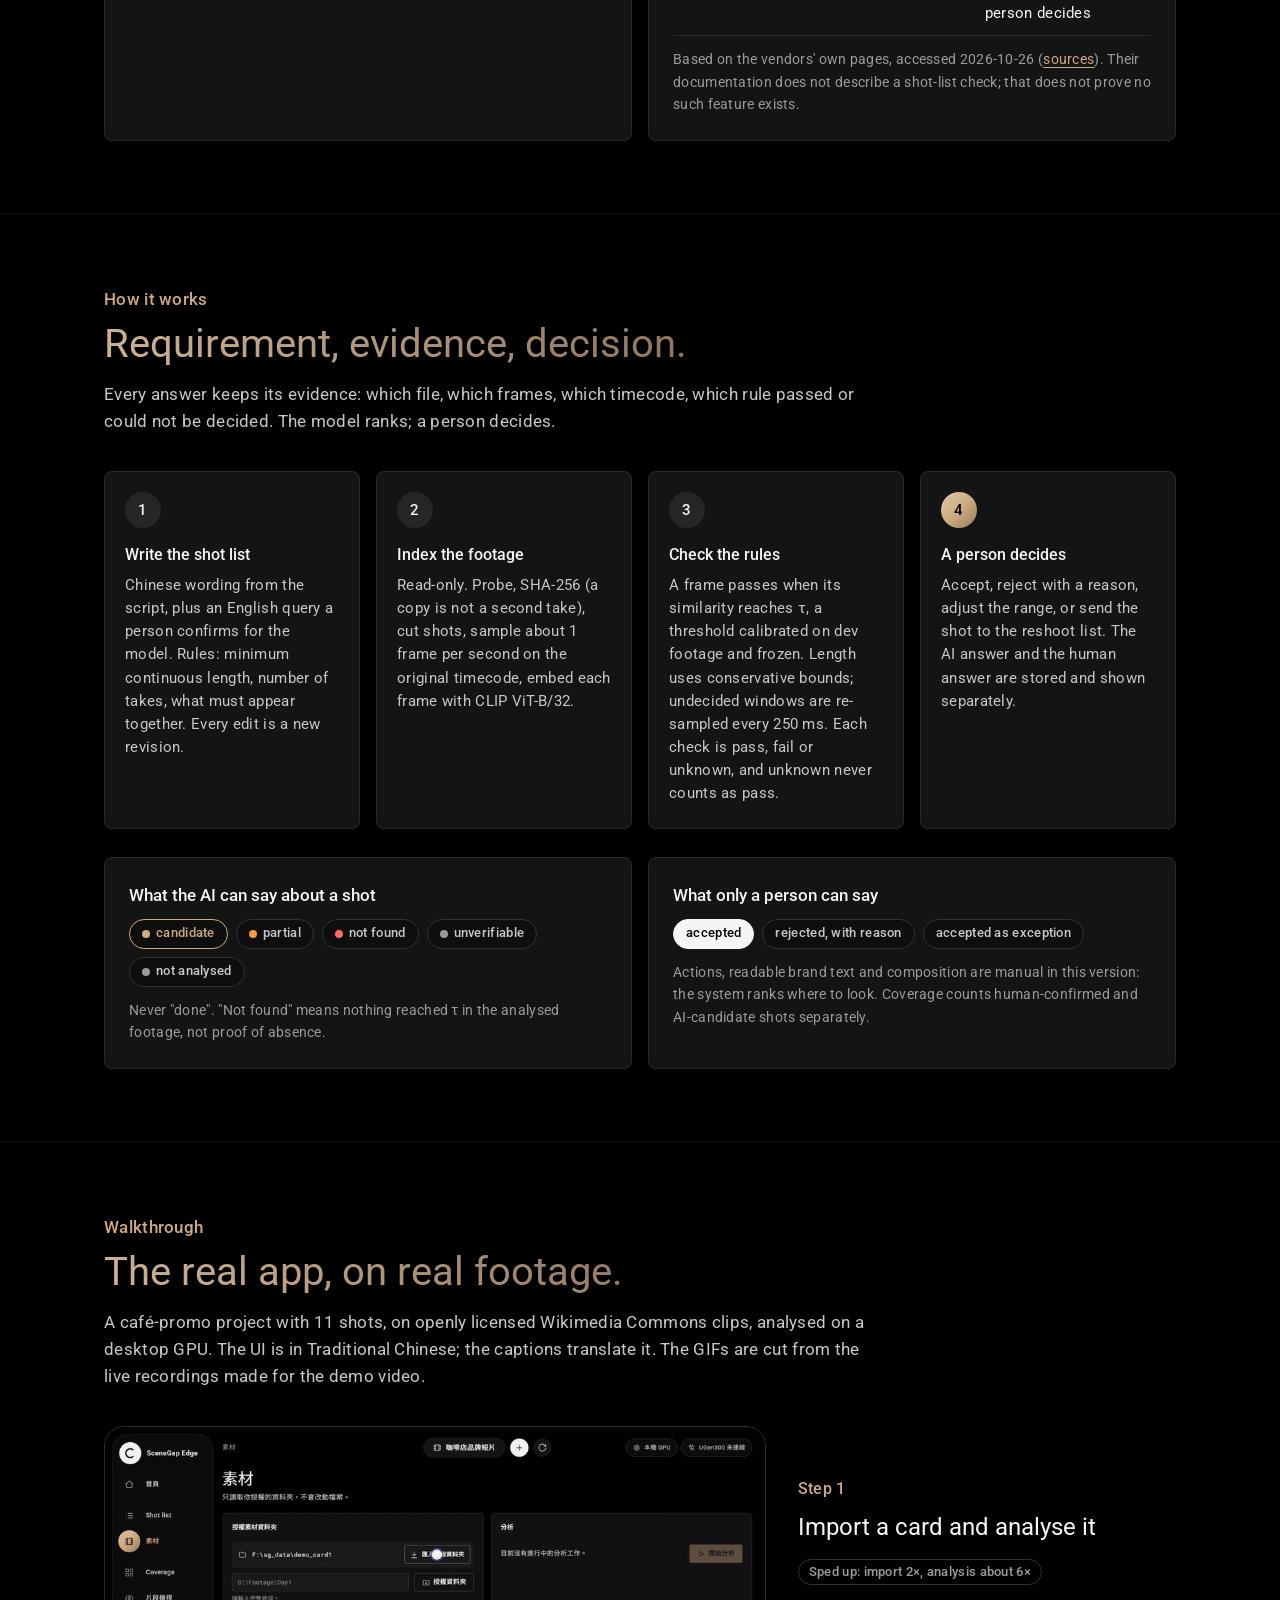
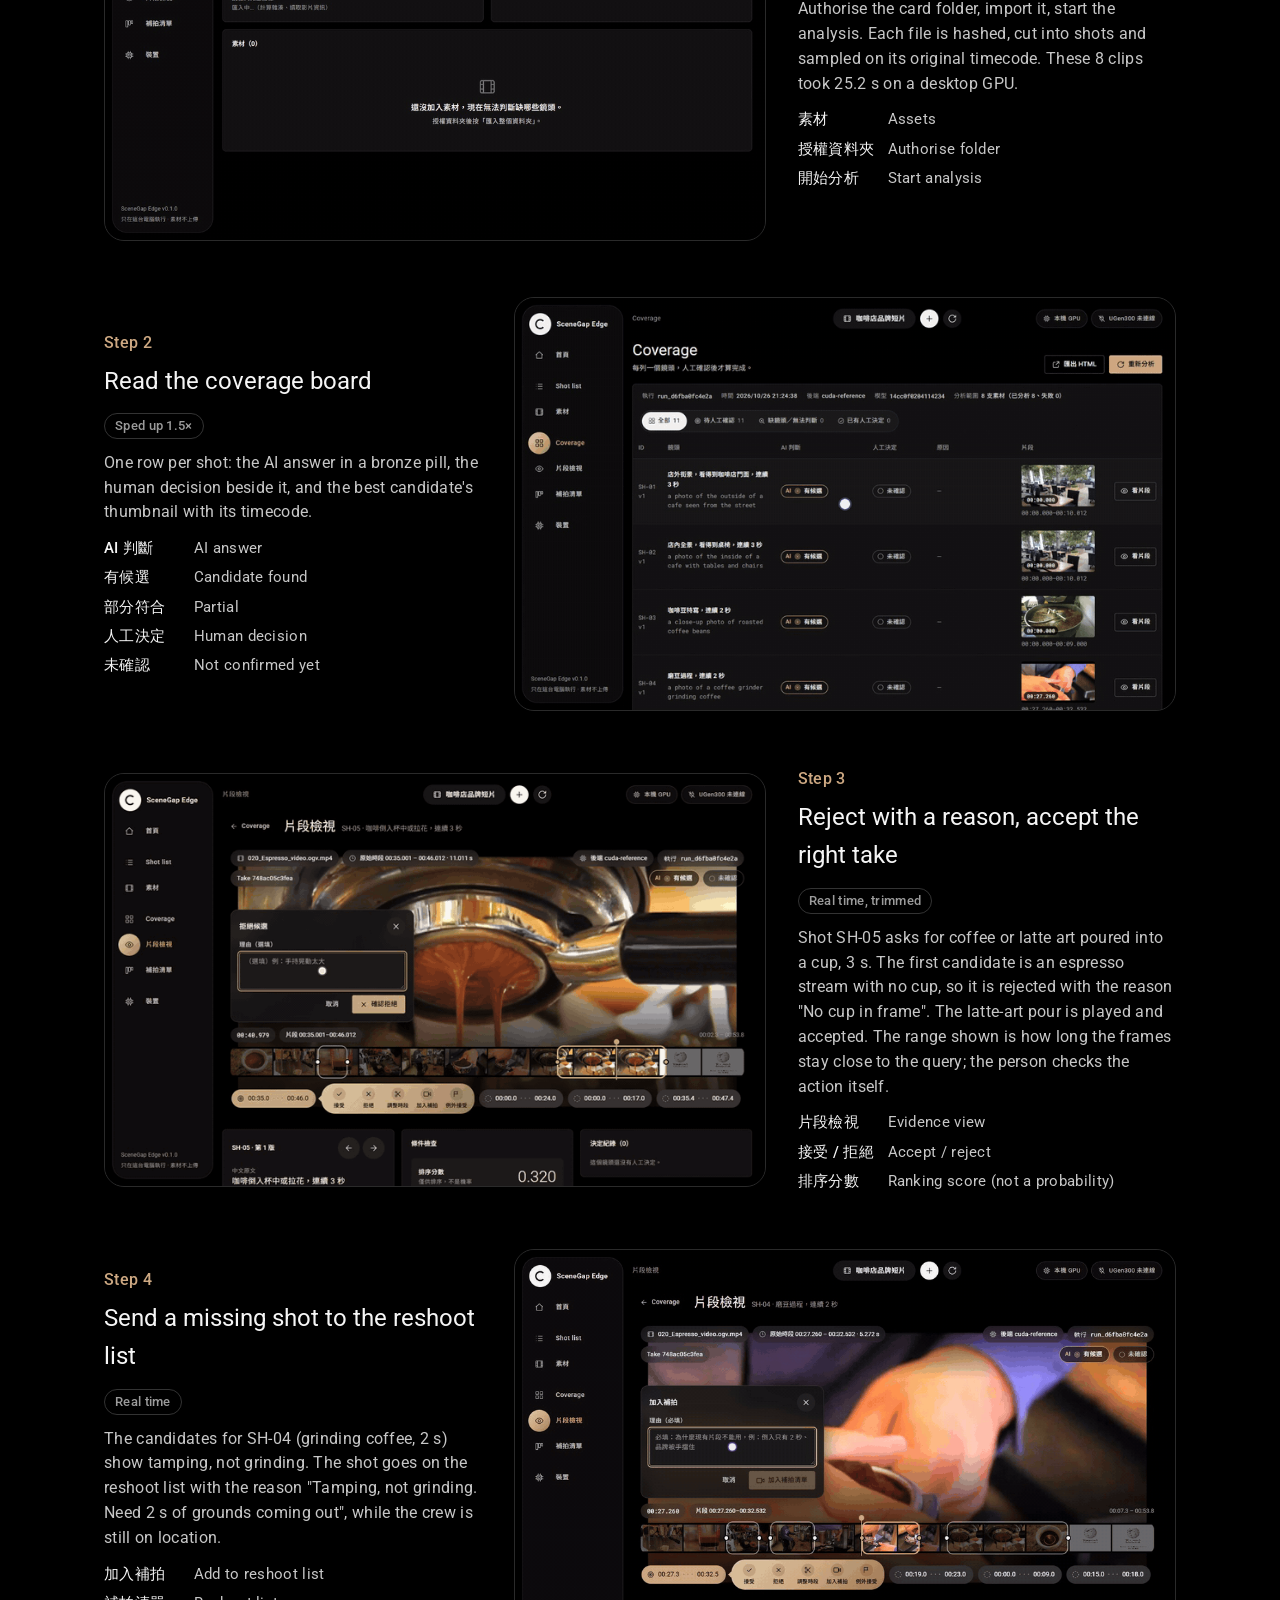
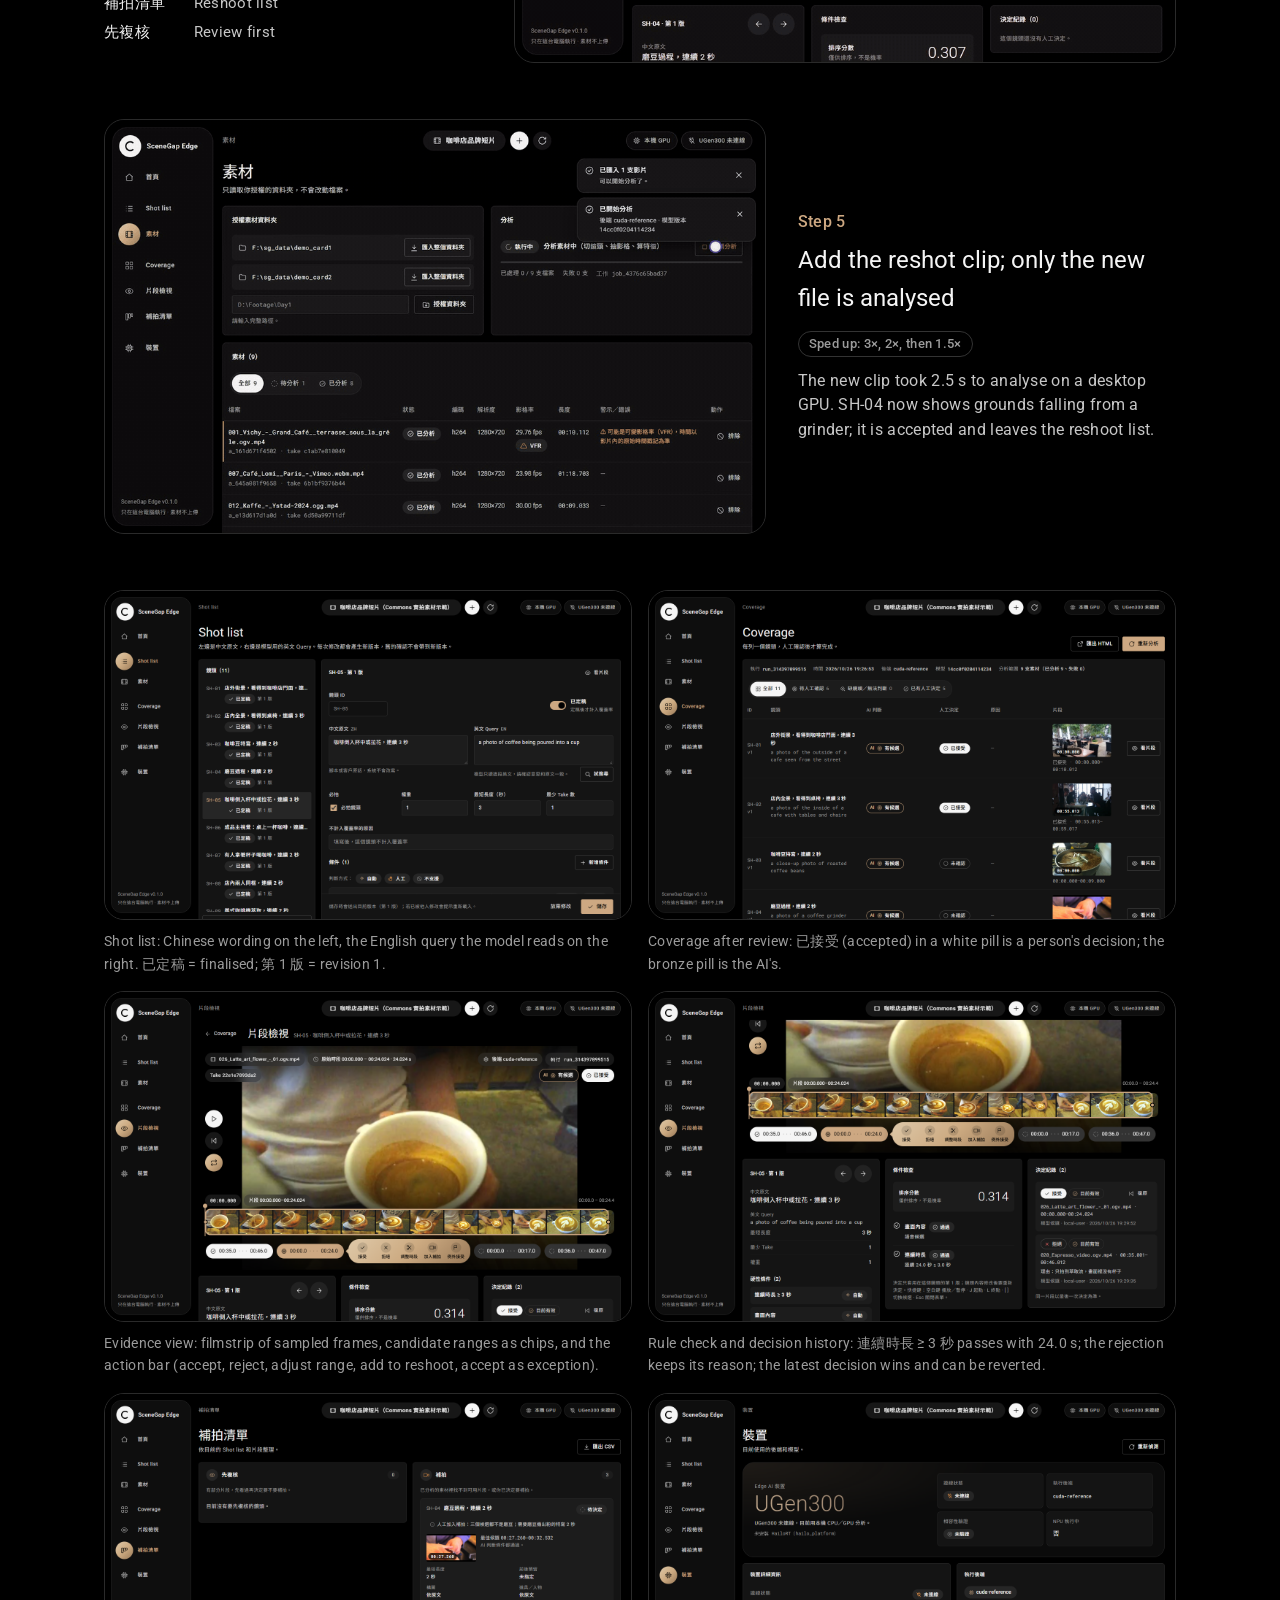
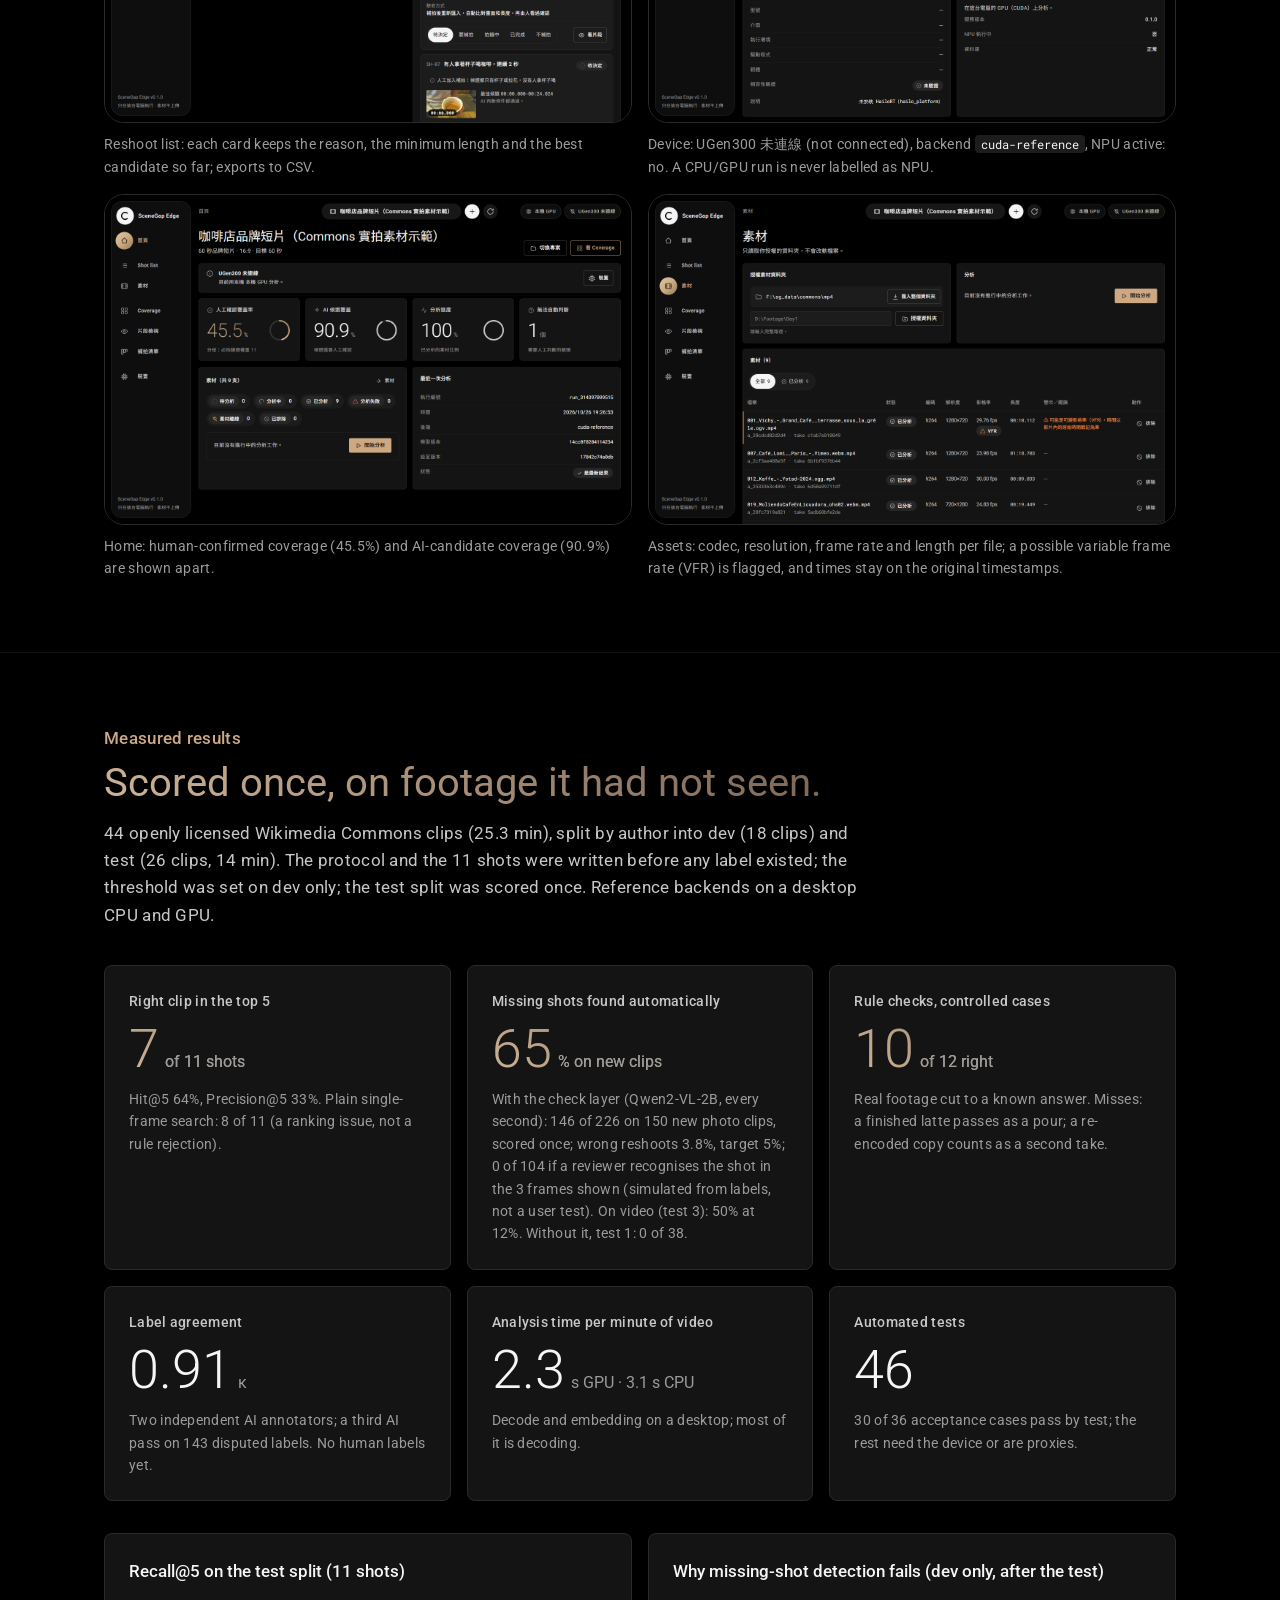
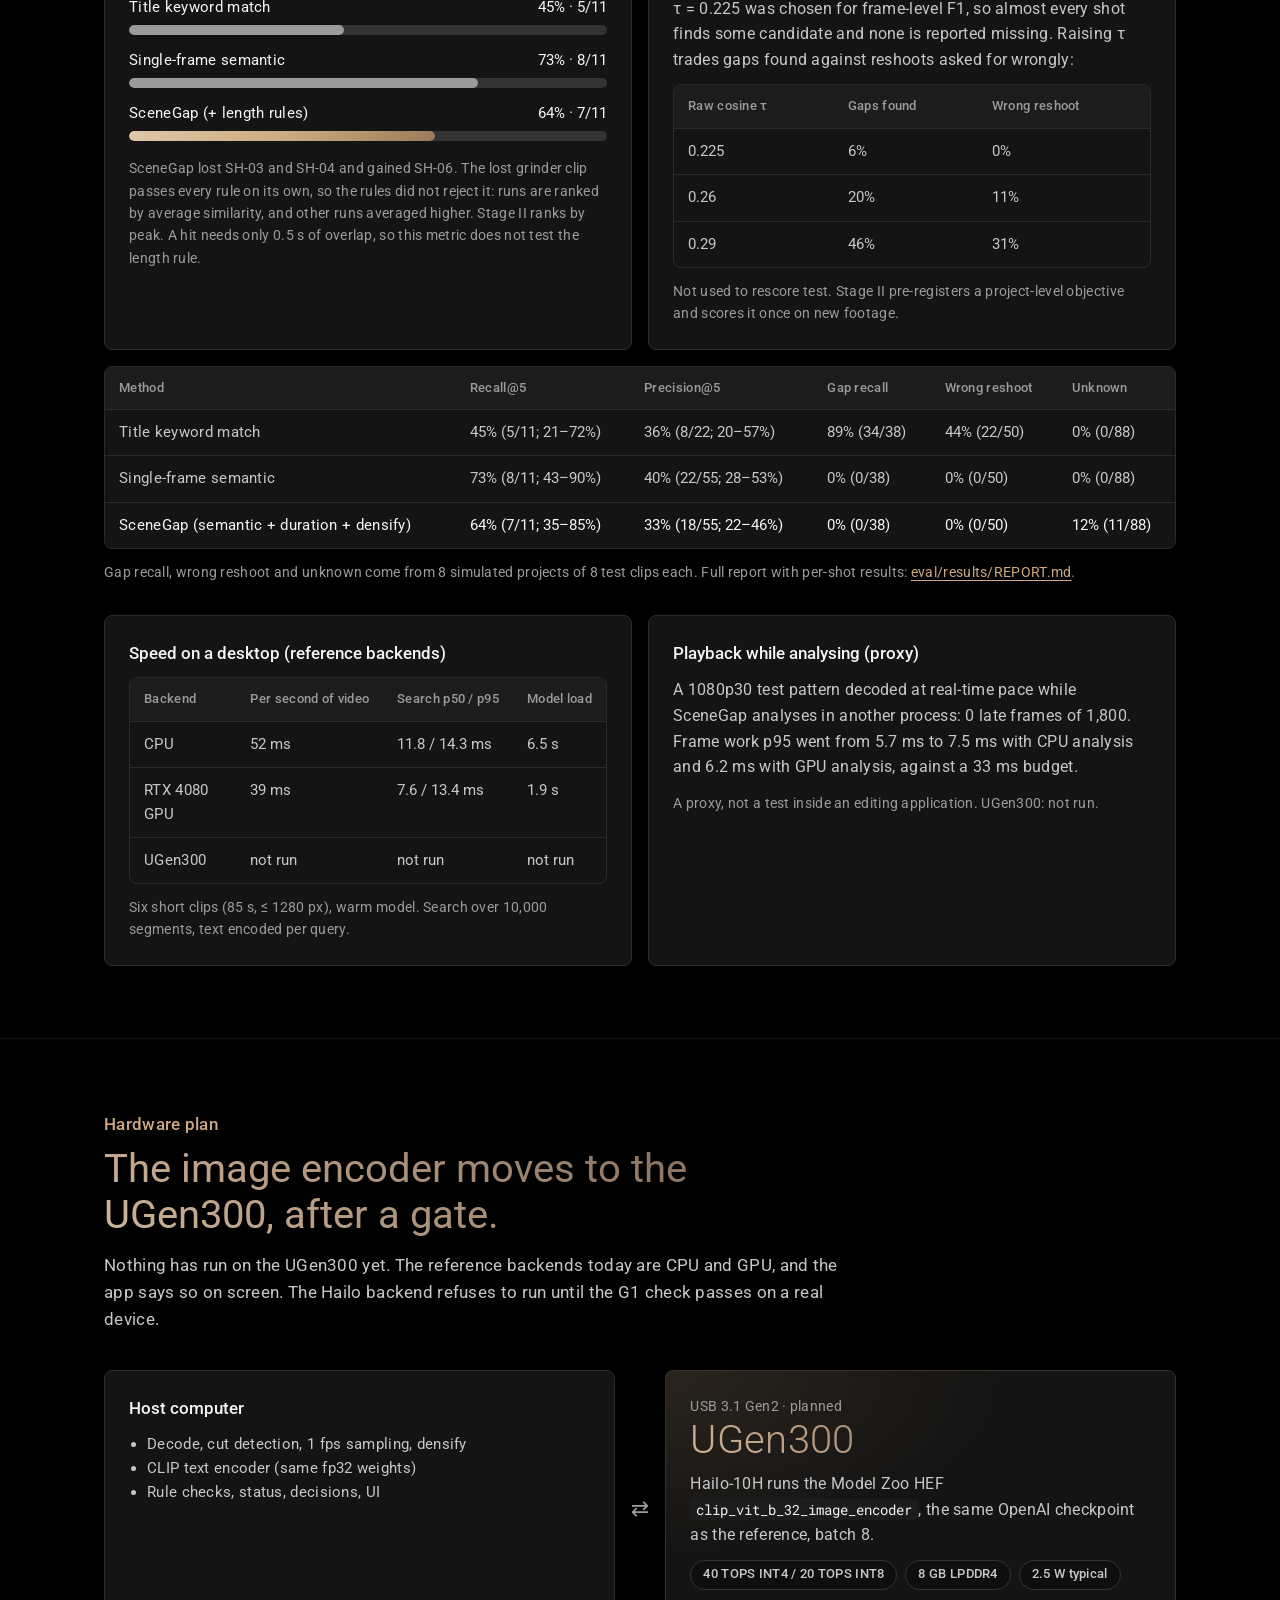
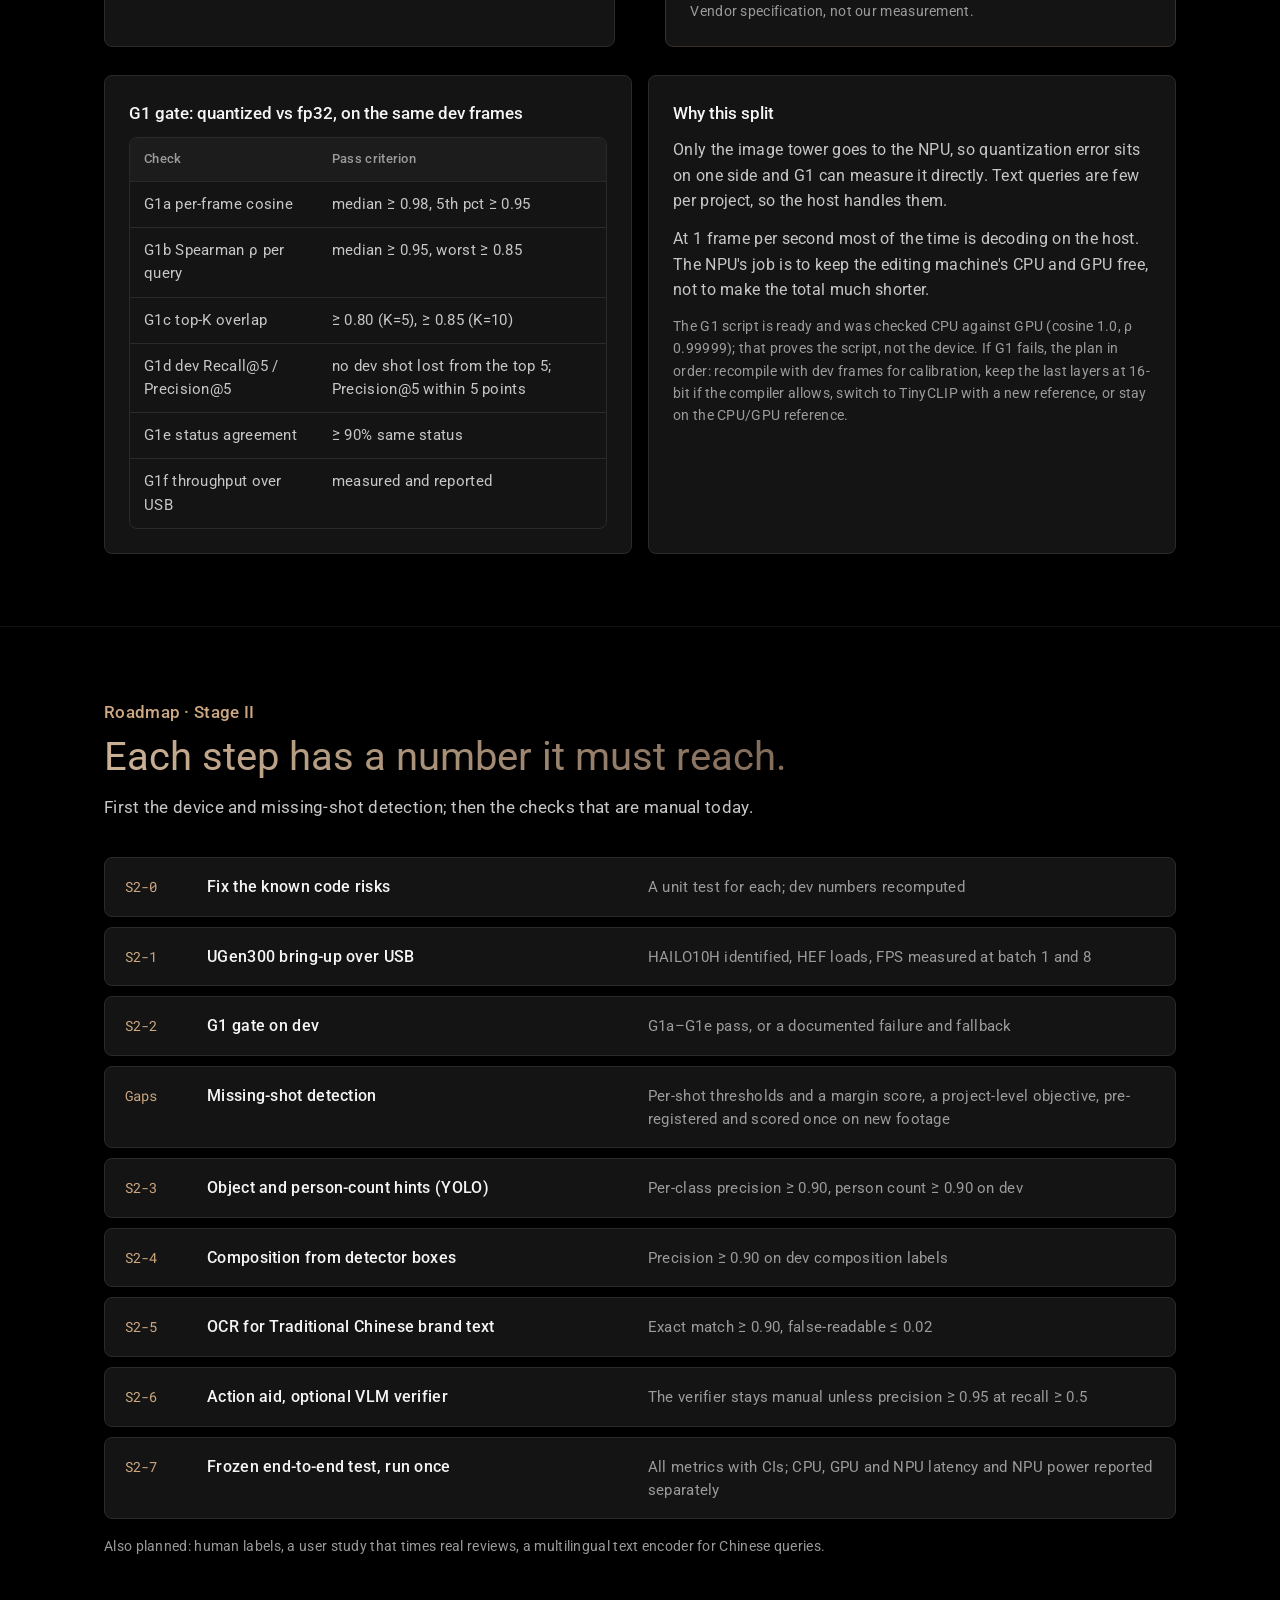
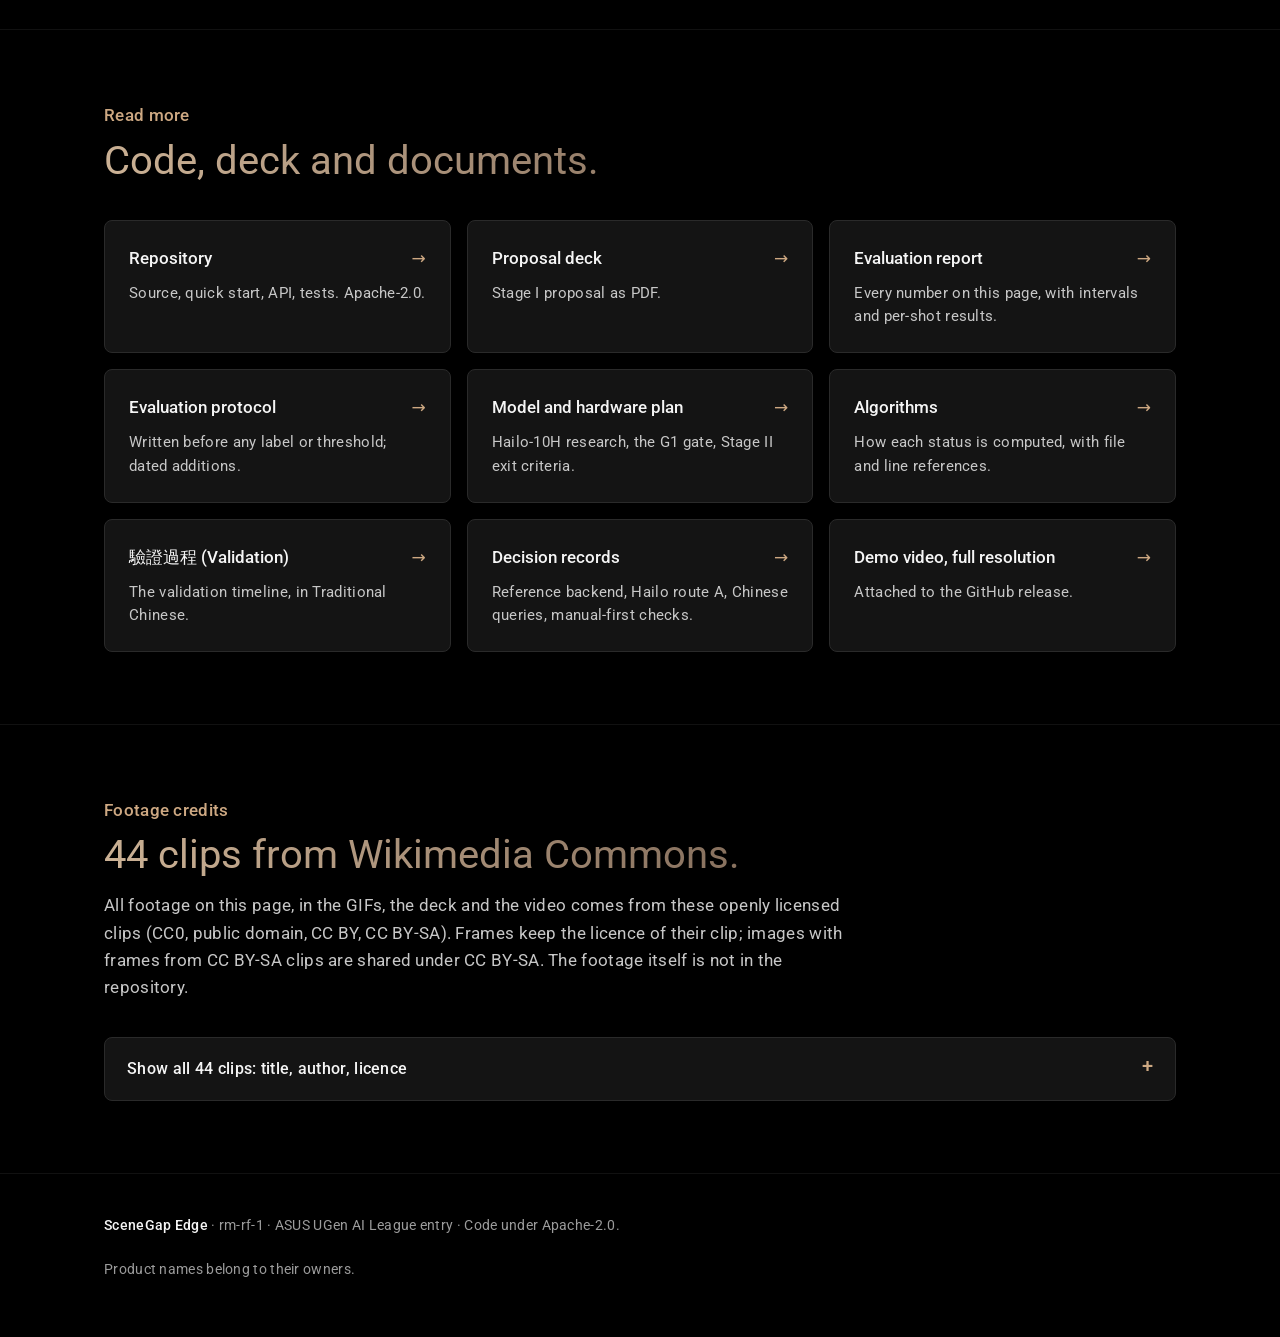
==== commit 665104a3: "Site footer: drop the palette / logos note Co-Authored-By: Claude Opus 5.5 <noreply@anthropic.com>" ====
--- a/site/index.html
+++ b/site/index.html
@@ -599,8 +599,7 @@
 <footer>
   <div class="wrap">
     <p><strong>SceneGap Edge</strong> · rm-rf-1 · ASUS UGen AI League entry · Code under Apache-2.0.</p>
-    <p>Product names belong to their owners. The colour palette follows
-      the app's own dark design; no ASUS logos or marks are used.</p>
+    <p>Product names belong to their owners.</p>
   </div>
 </footer>
 
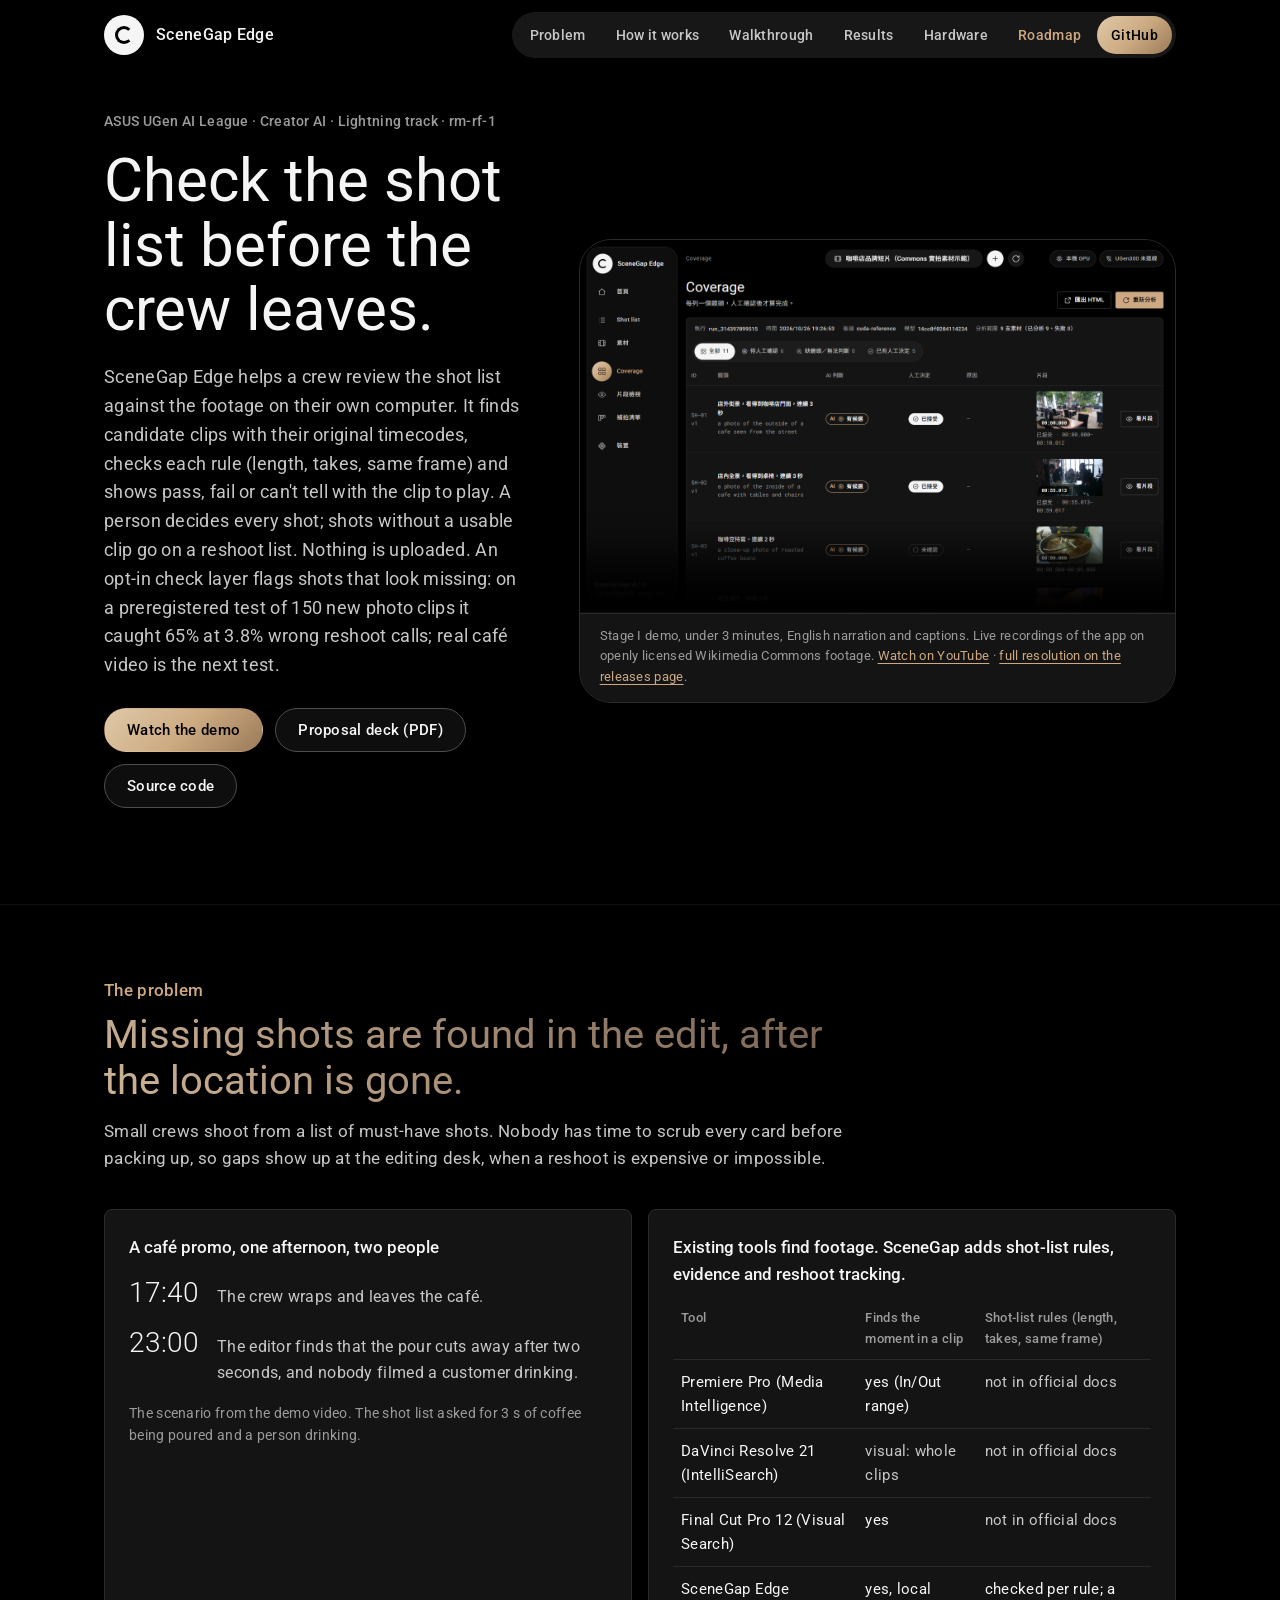
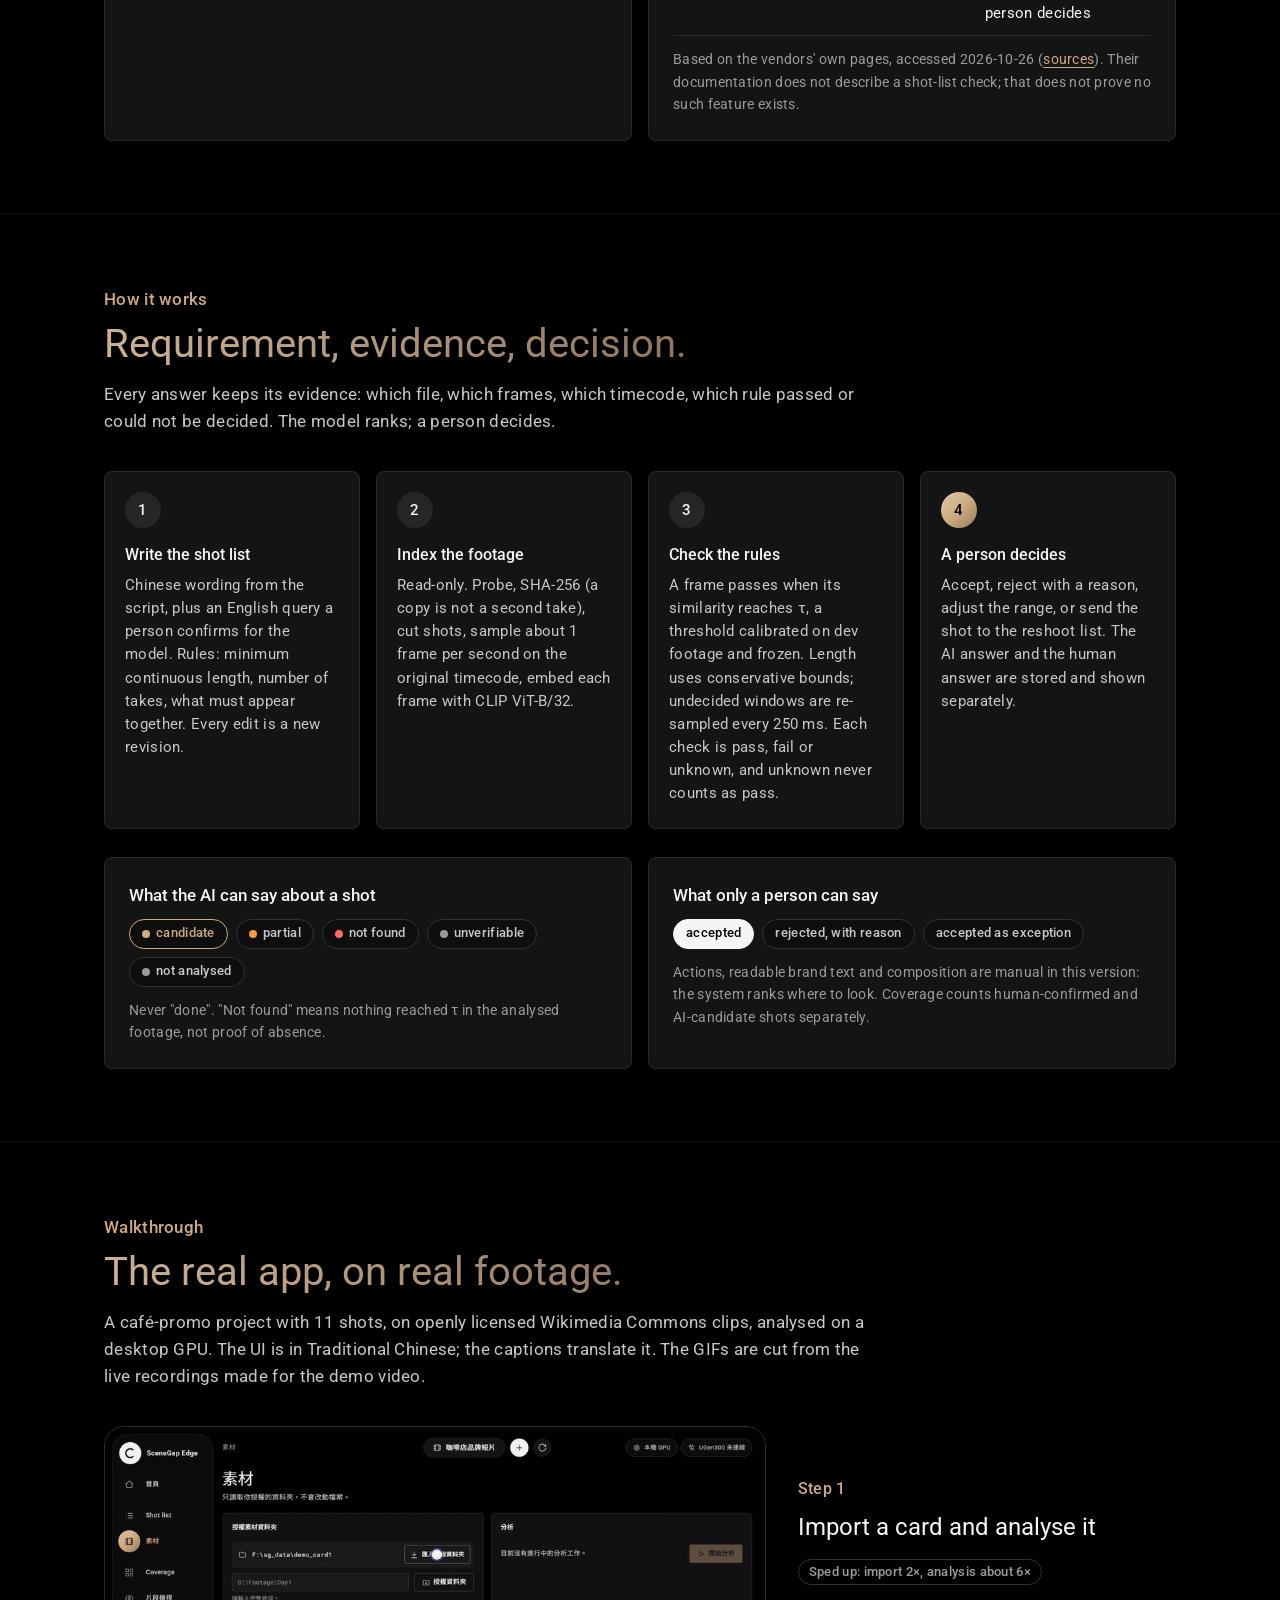
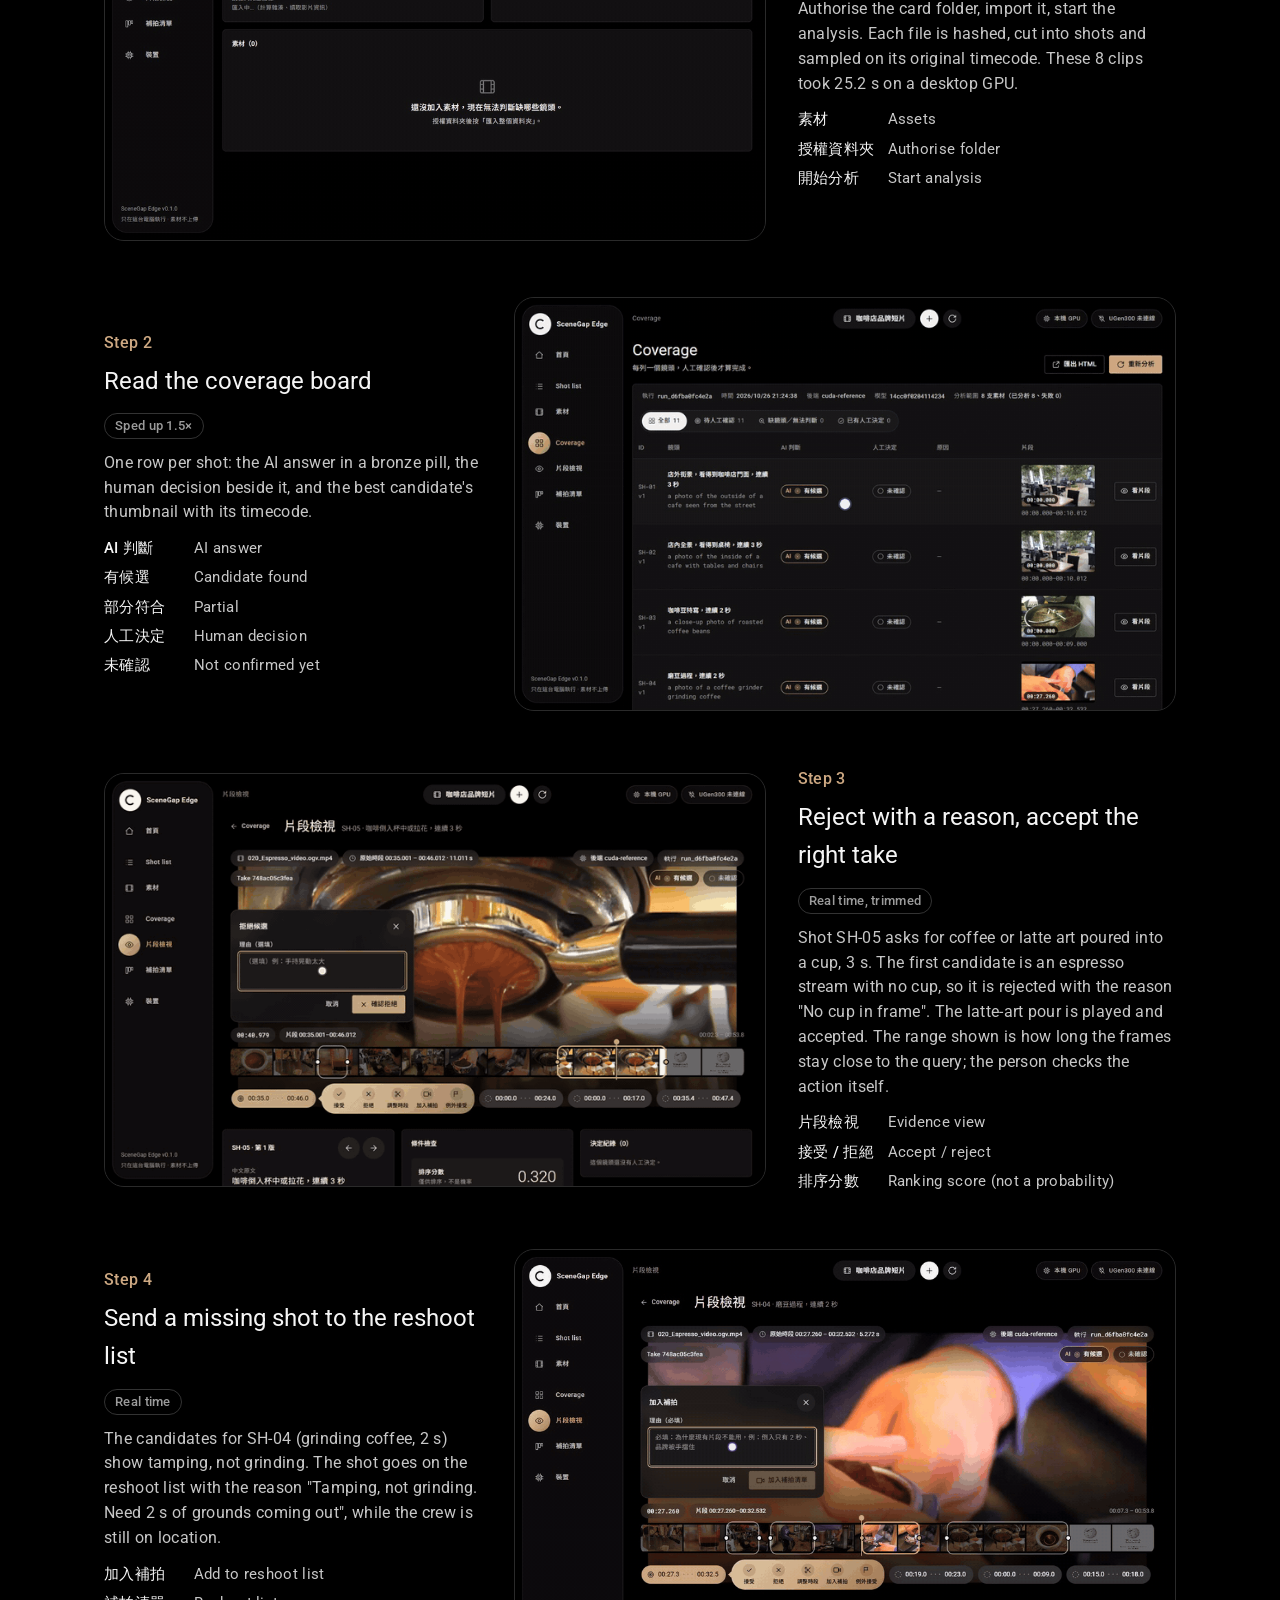
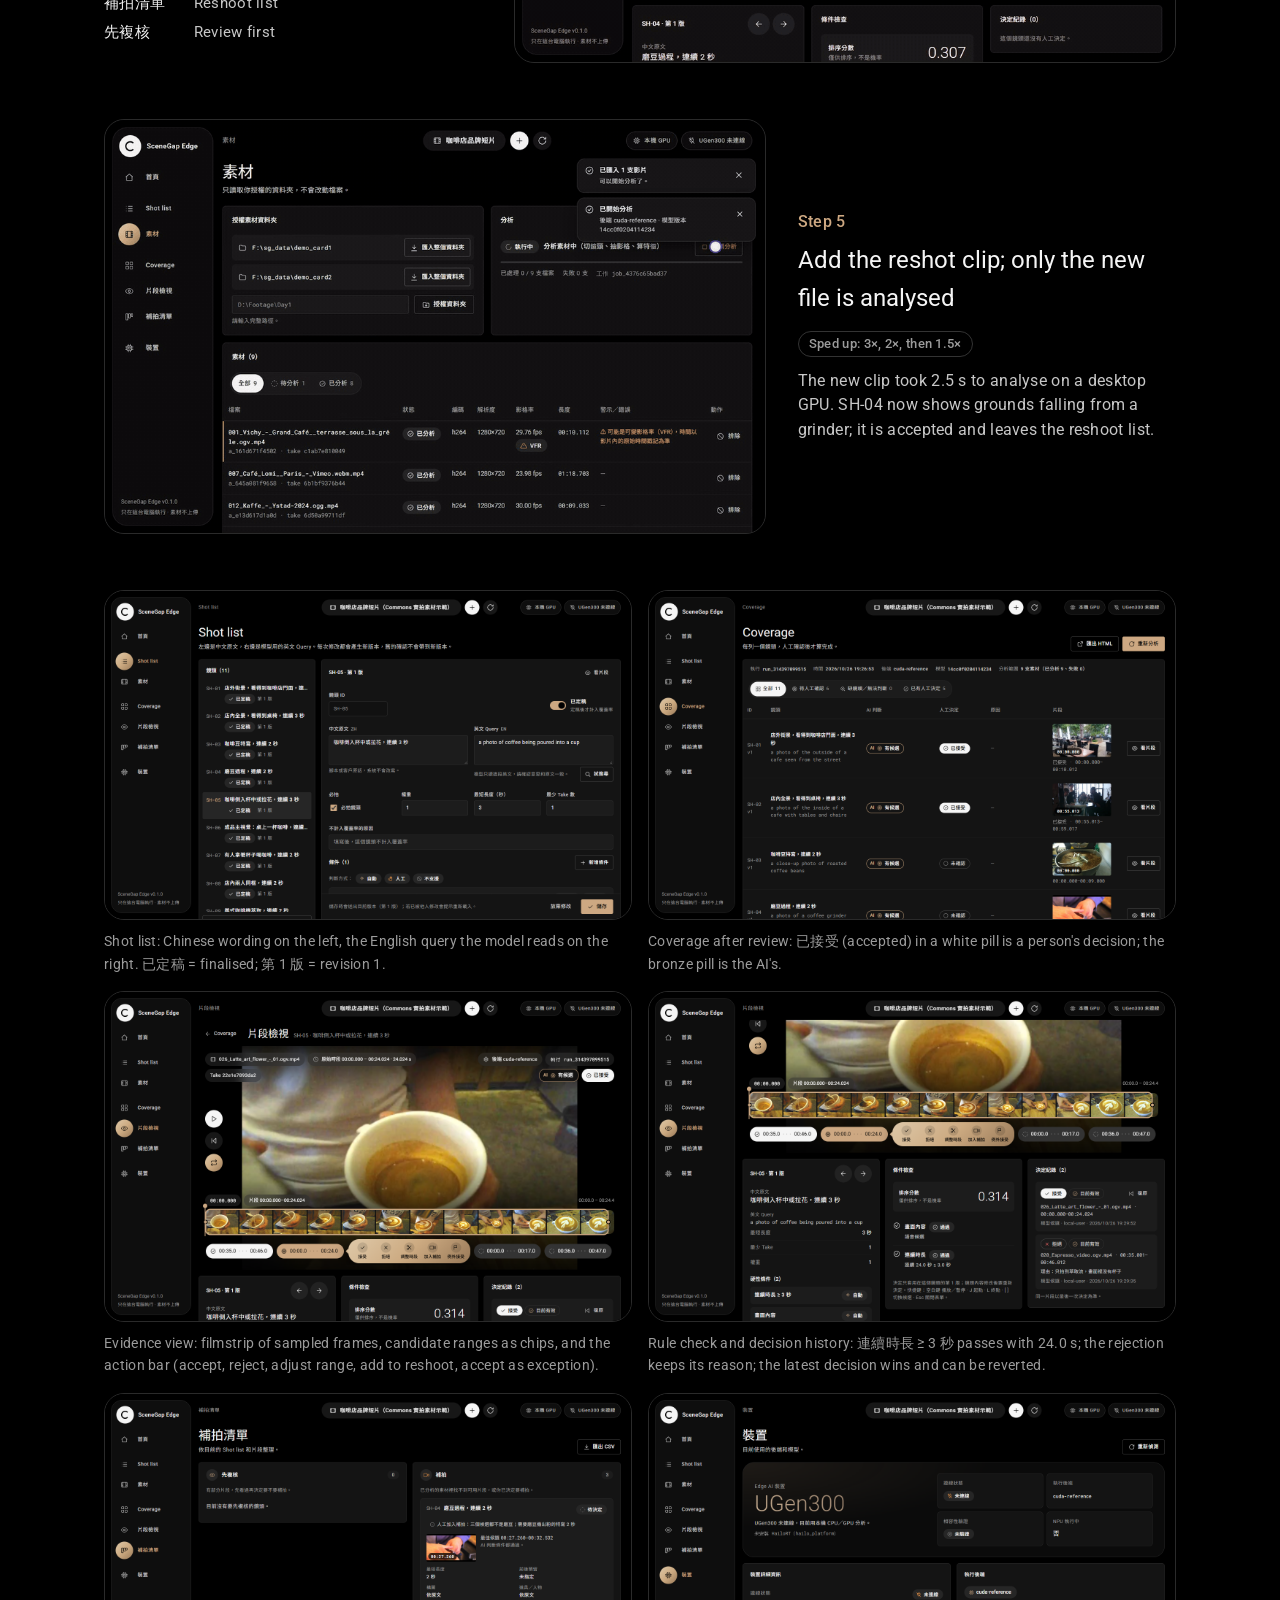
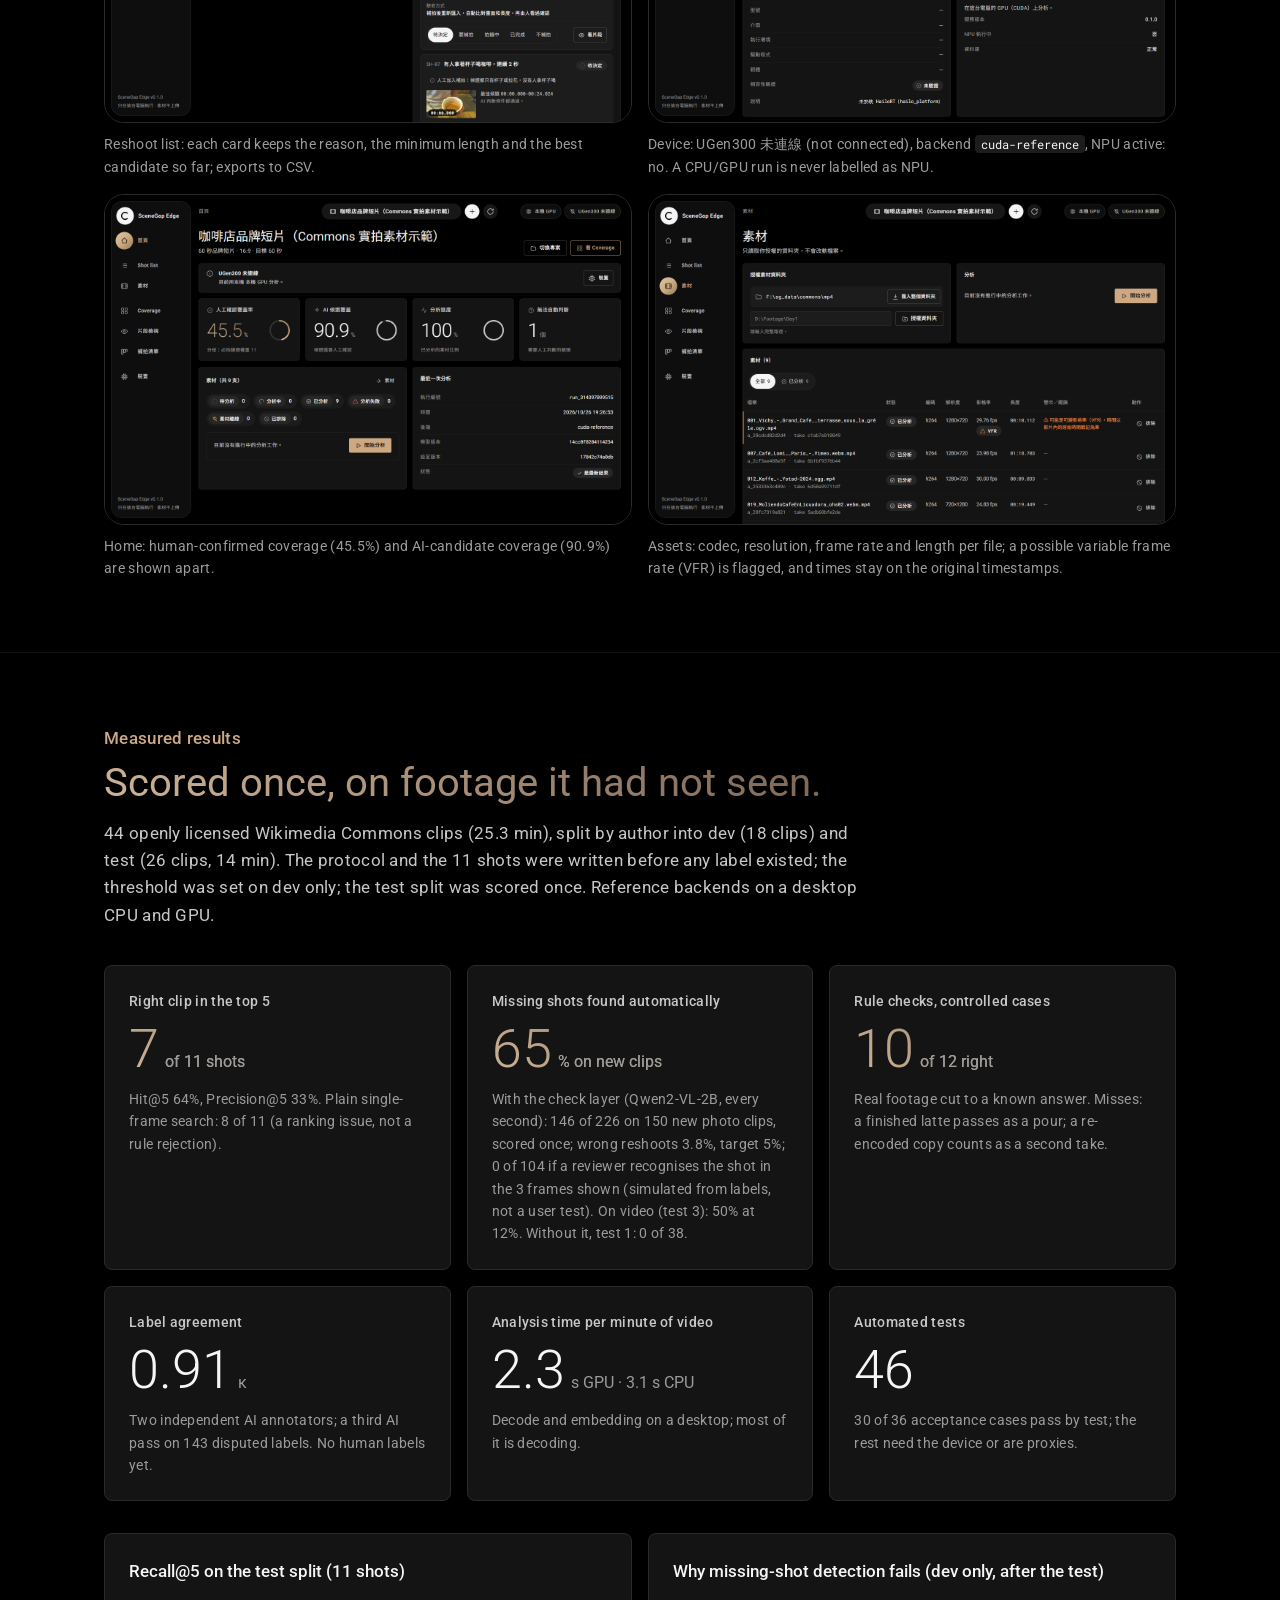
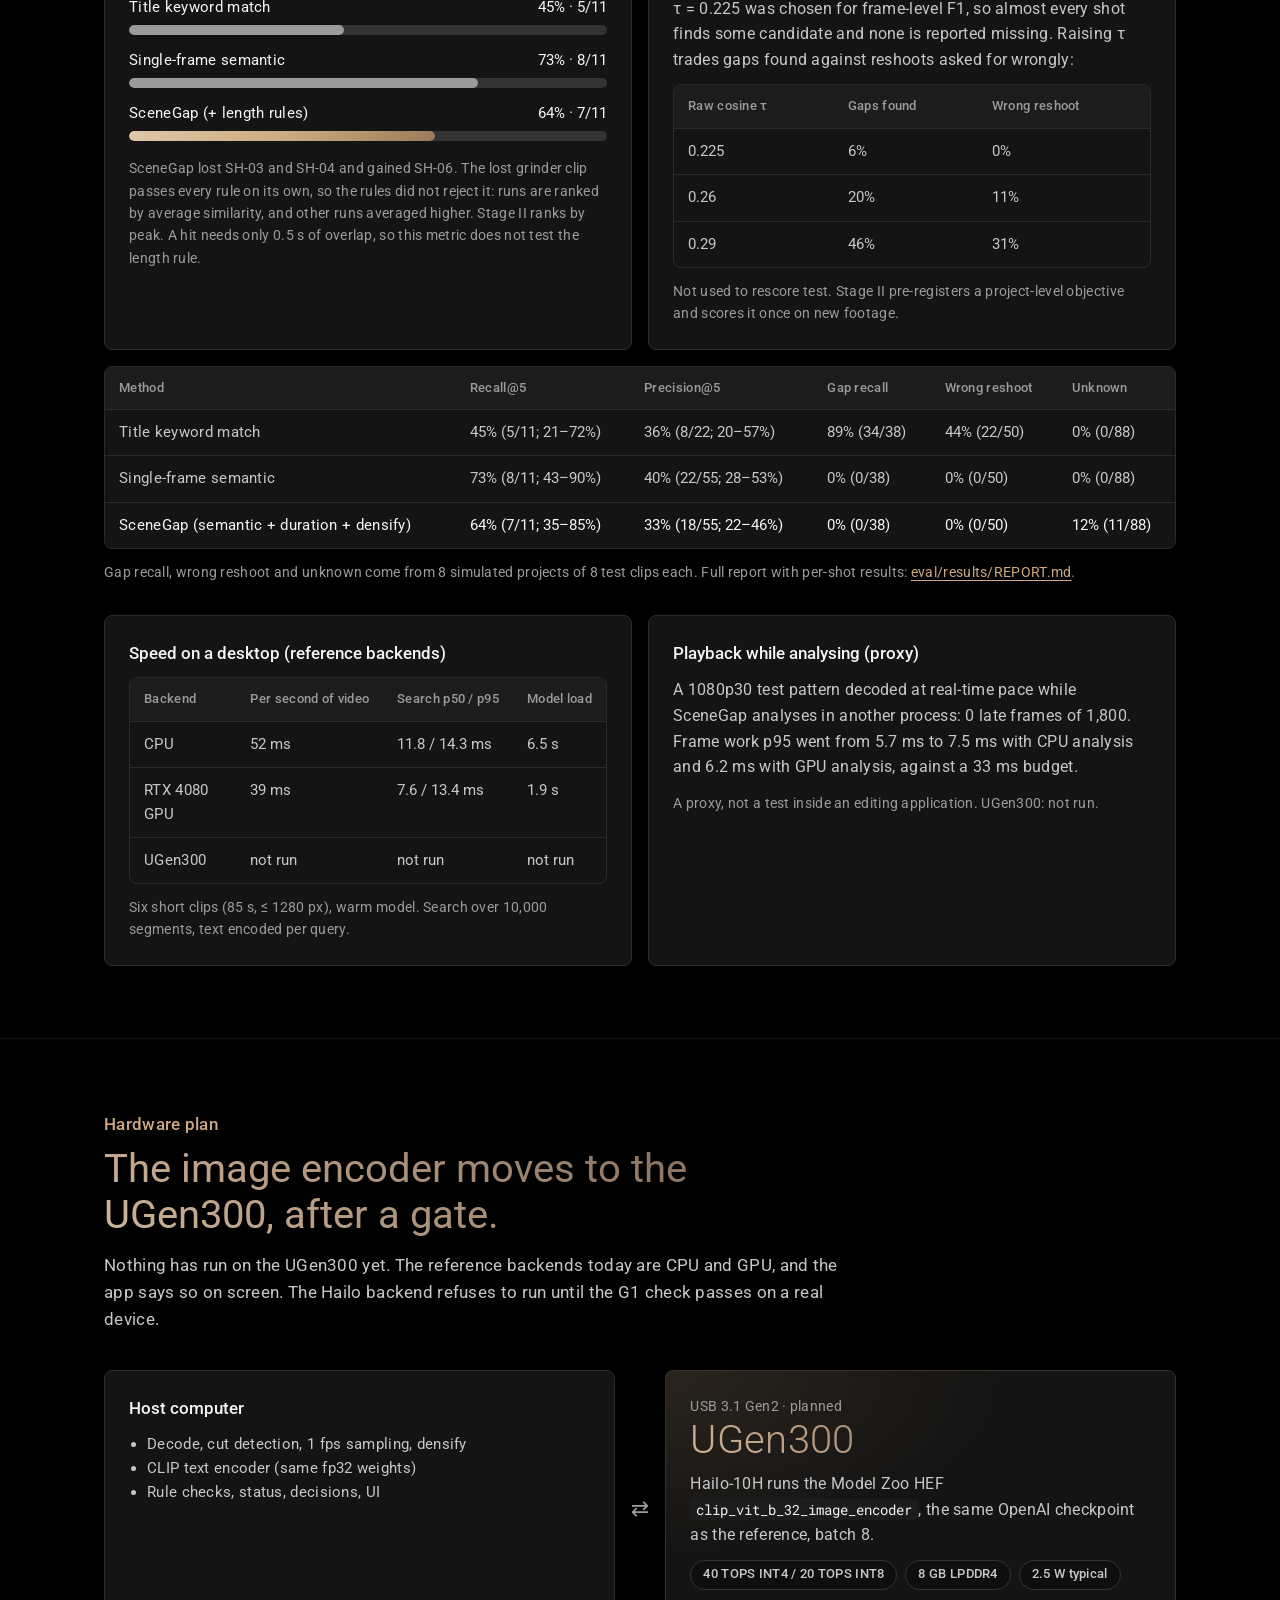
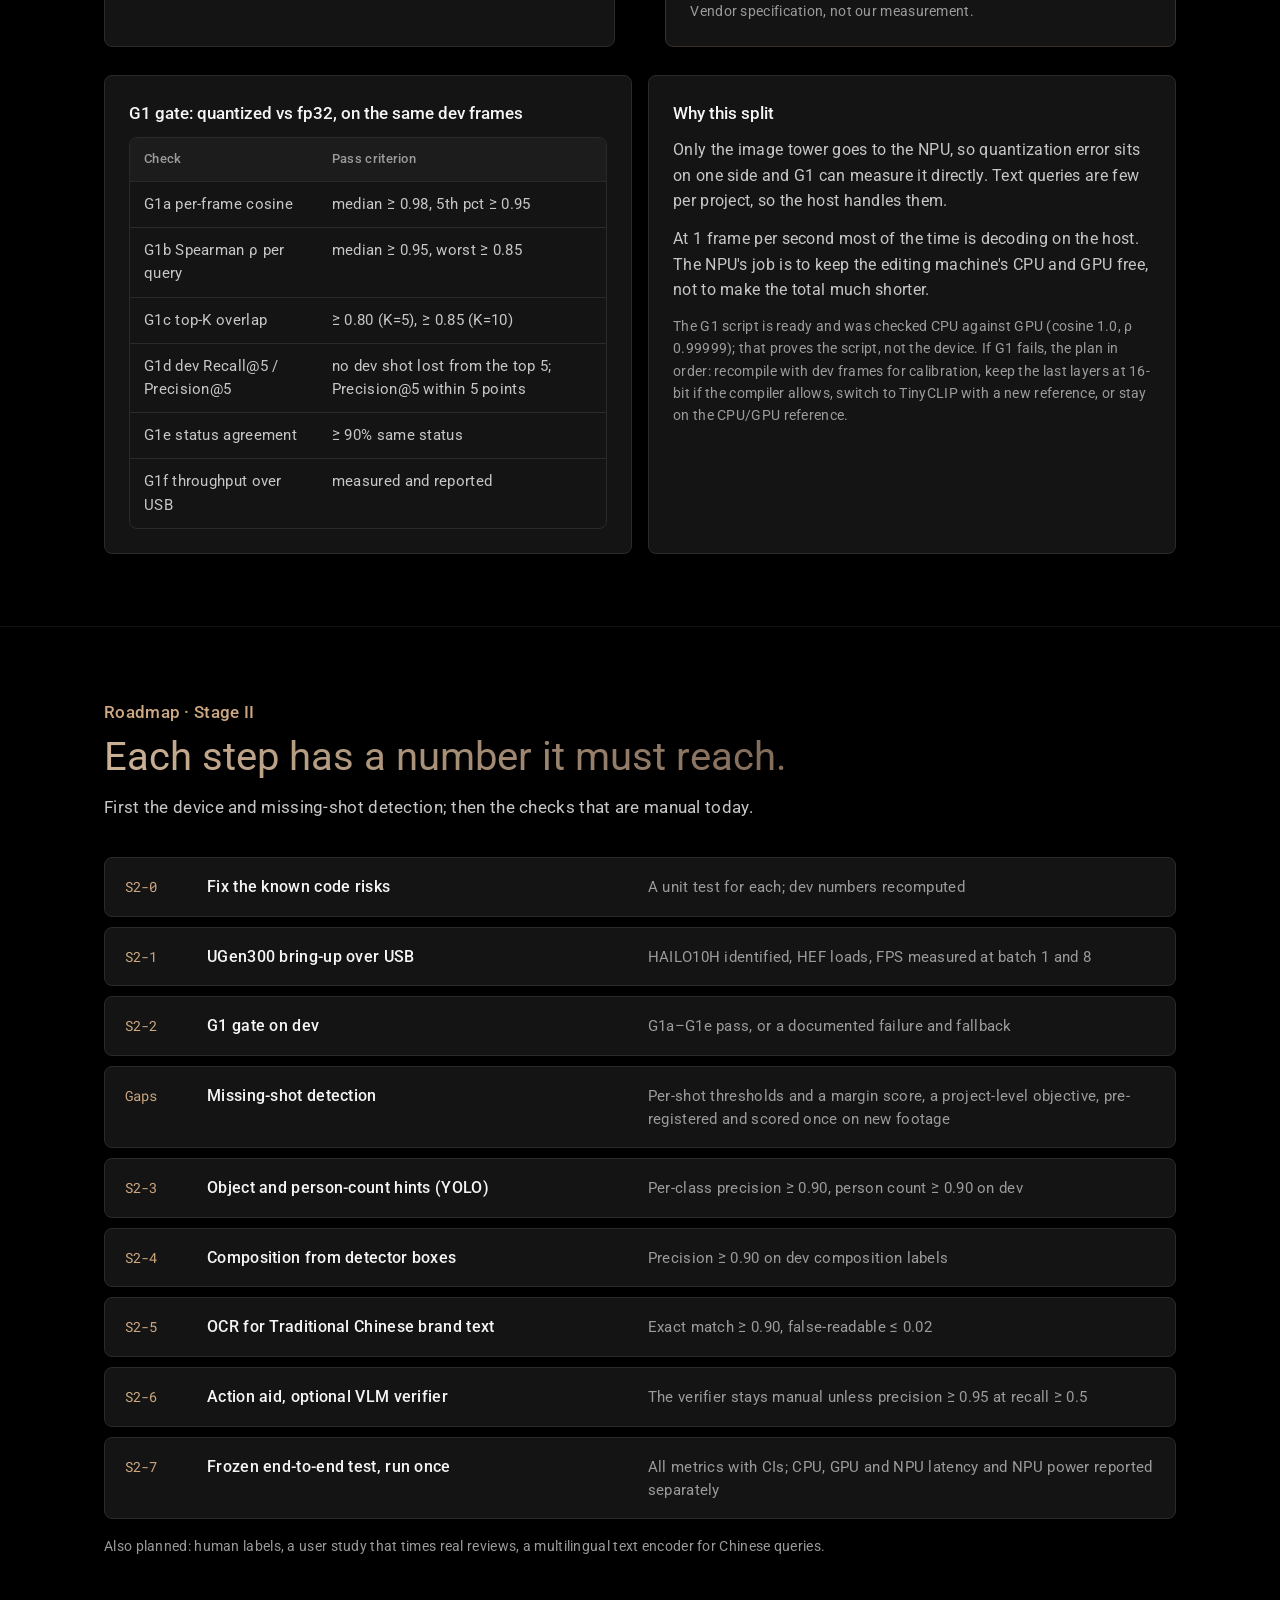
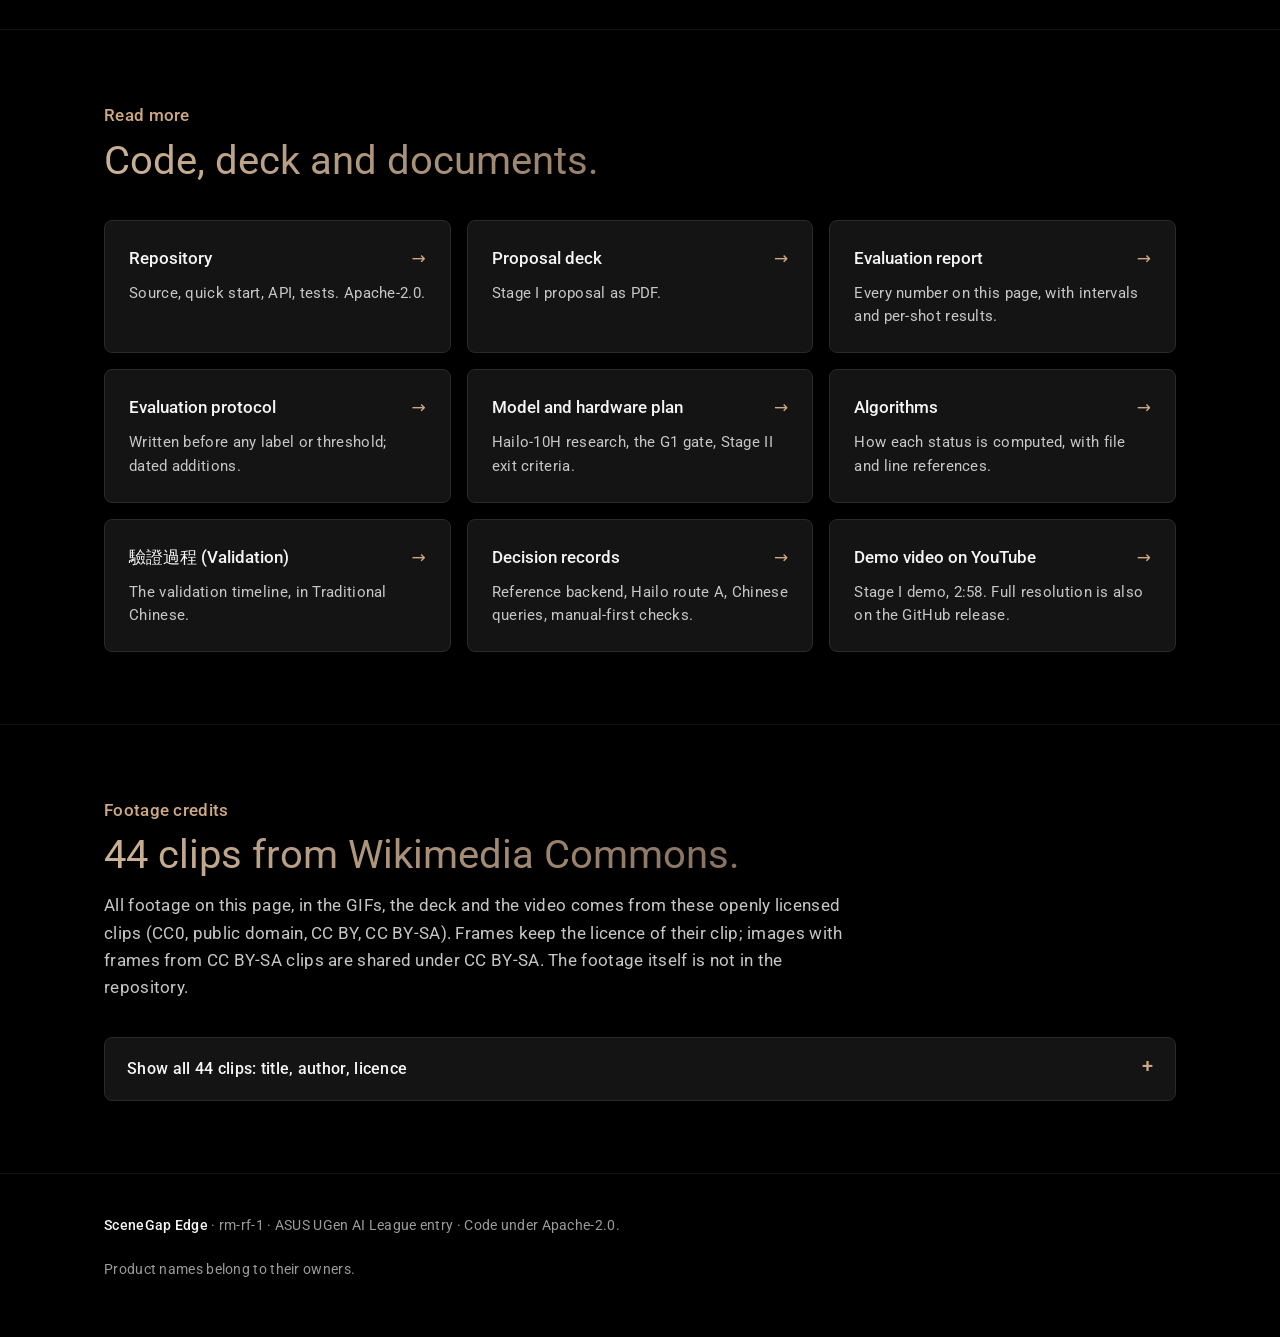
==== commit dd3fd770: "Link the YouTube demo (youtu.be/CFYIqu2dkiM) in README, site and deck Co-Authored-By: Claude Opus 5." ====
--- a/site/index.html
+++ b/site/index.html
@@ -59,7 +59,7 @@
           Your browser cannot play this video. <a href="assets/SceneGapEdge_StageI_Demo.mp4">Download the demo (MP4)</a>.
         </video>
         <p class="stage-cap" id="demo-cap">Stage I demo, under 3 minutes, English narration and captions. Live recordings of the
-          app on openly licensed Wikimedia Commons footage. <a href="https://github.com/yu9bryan/scenegap-edge/releases">Full resolution on the releases page</a>.</p>
+          app on openly licensed Wikimedia Commons footage. <a href="https://youtu.be/CFYIqu2dkiM">Watch on YouTube</a> · <a href="https://github.com/yu9bryan/scenegap-edge/releases">full resolution on the releases page</a>.</p>
       </div>
     </div>
   </div>
@@ -522,7 +522,7 @@
       <a class="card link-card reveal" href="https://github.com/yu9bryan/scenegap-edge/blob/main/docs/ALGORITHMS.md"><h3>Algorithms</h3><p>How each status is computed, with file and line references.</p></a>
       <a class="card link-card reveal" href="https://github.com/yu9bryan/scenegap-edge/blob/main/docs/VALIDATION_zh.md"><h3>驗證過程 (Validation)</h3><p>The validation timeline, in Traditional Chinese.</p></a>
       <a class="card link-card reveal" href="https://github.com/yu9bryan/scenegap-edge/tree/main/docs/adr"><h3>Decision records</h3><p>Reference backend, Hailo route A, Chinese queries, manual-first checks.</p></a>
-      <a class="card link-card reveal" href="https://github.com/yu9bryan/scenegap-edge/releases"><h3>Demo video, full resolution</h3><p>Attached to the GitHub release.</p></a>
+      <a class="card link-card reveal" href="https://youtu.be/CFYIqu2dkiM"><h3>Demo video on YouTube</h3><p>Stage I demo, 2:58. Full resolution is also on the GitHub release.</p></a>
     </div>
   </div>
 </section>
